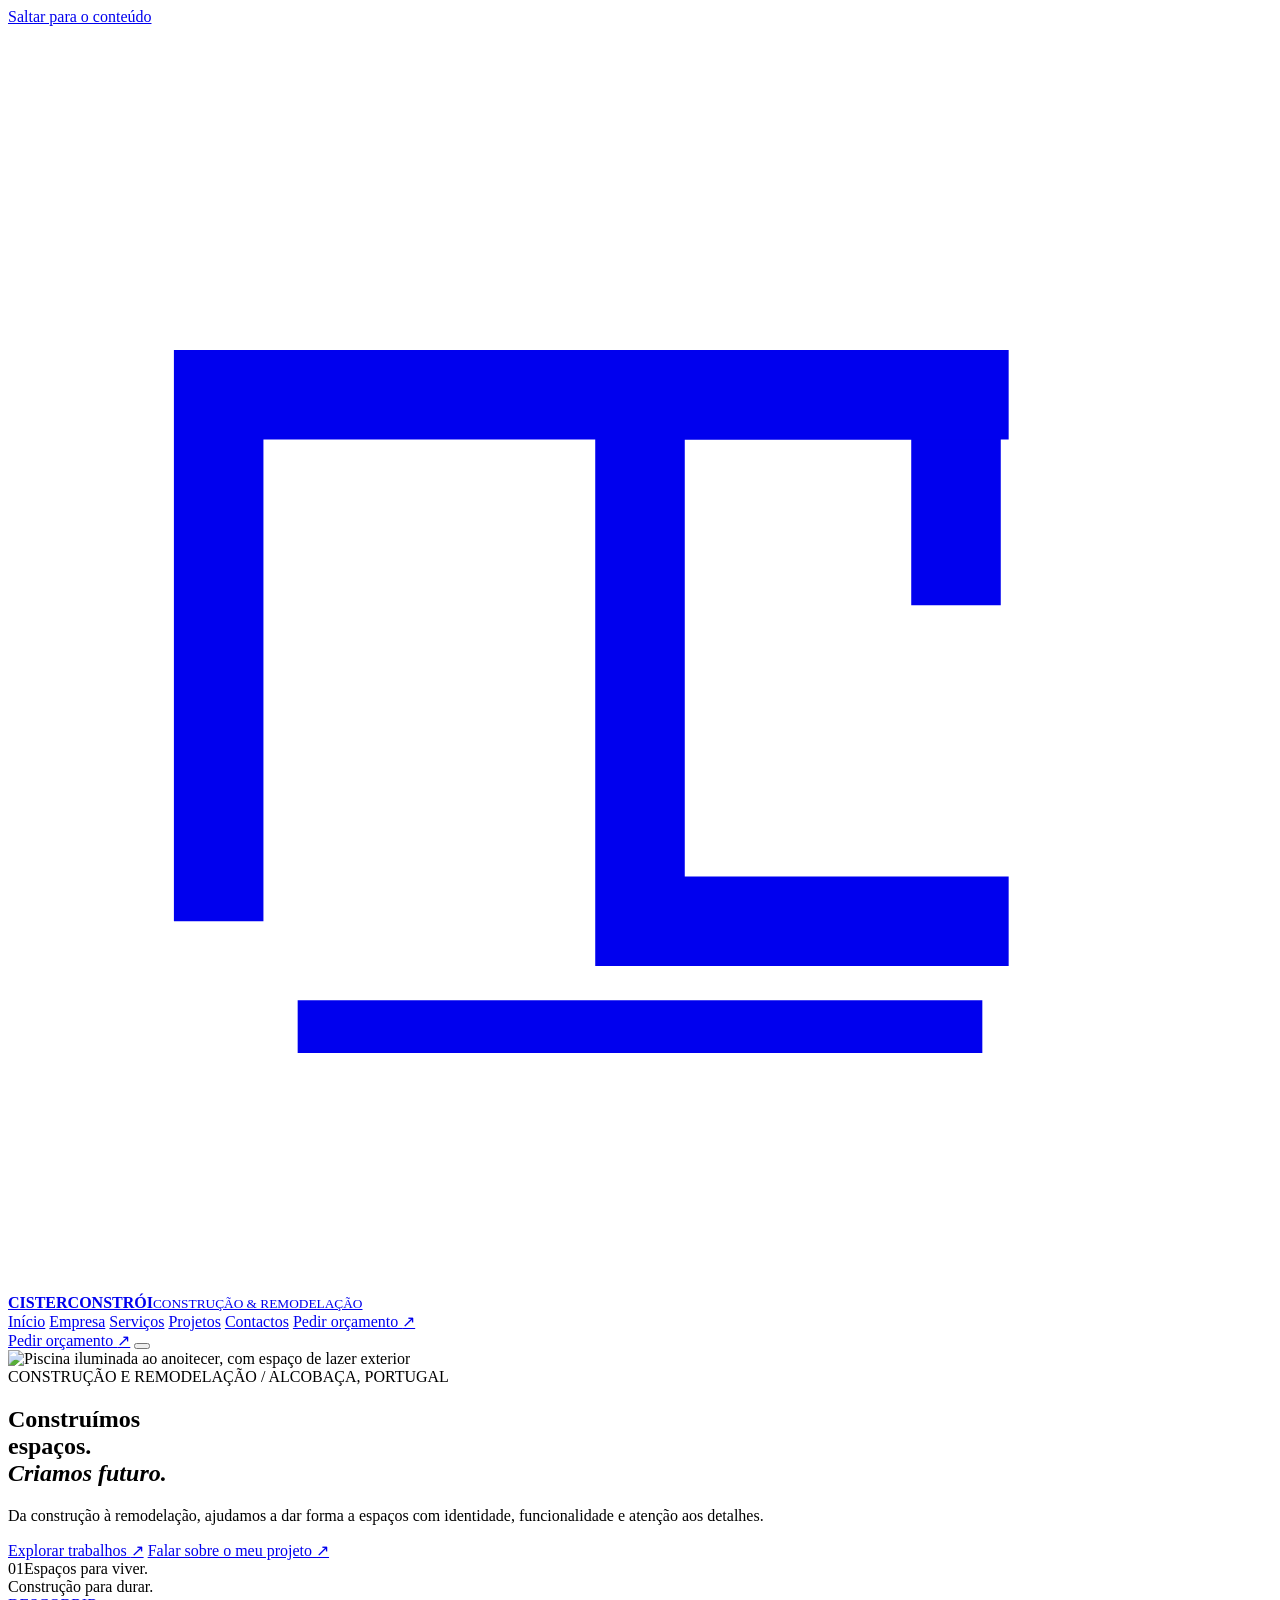
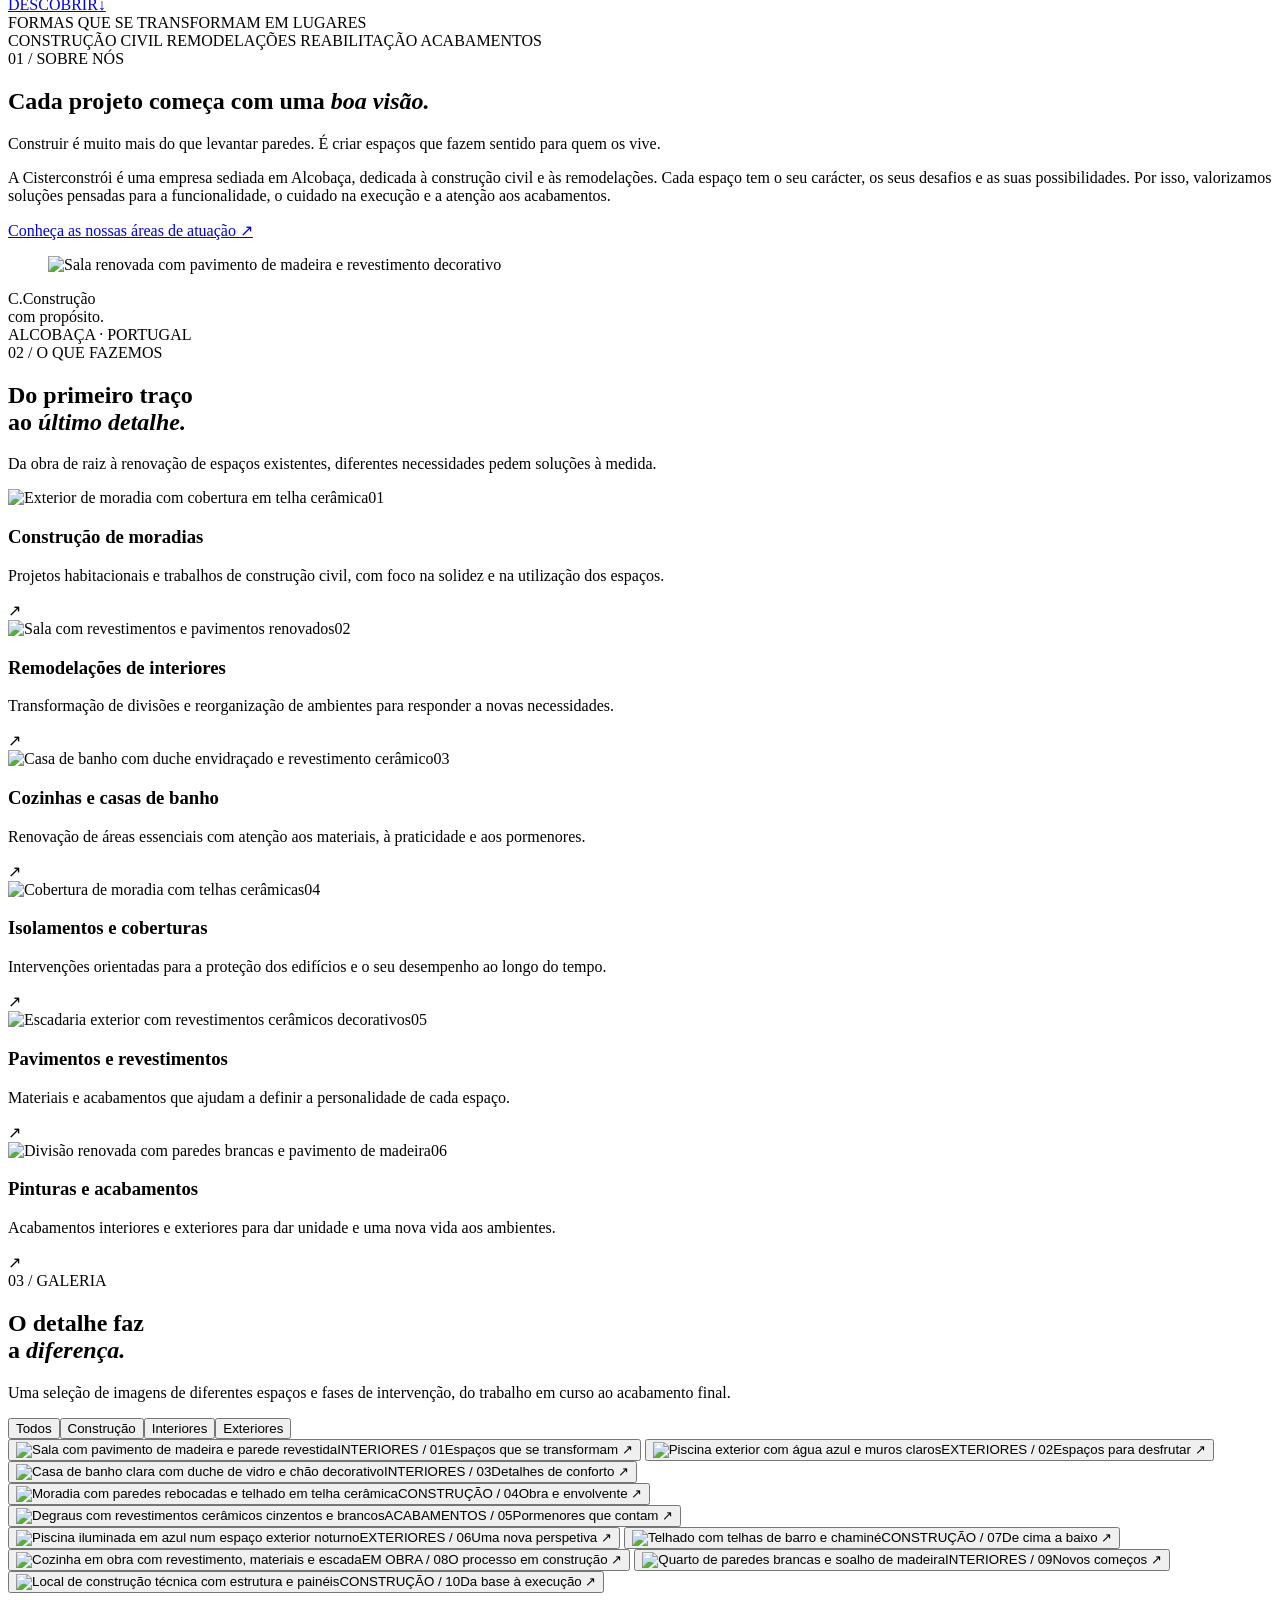
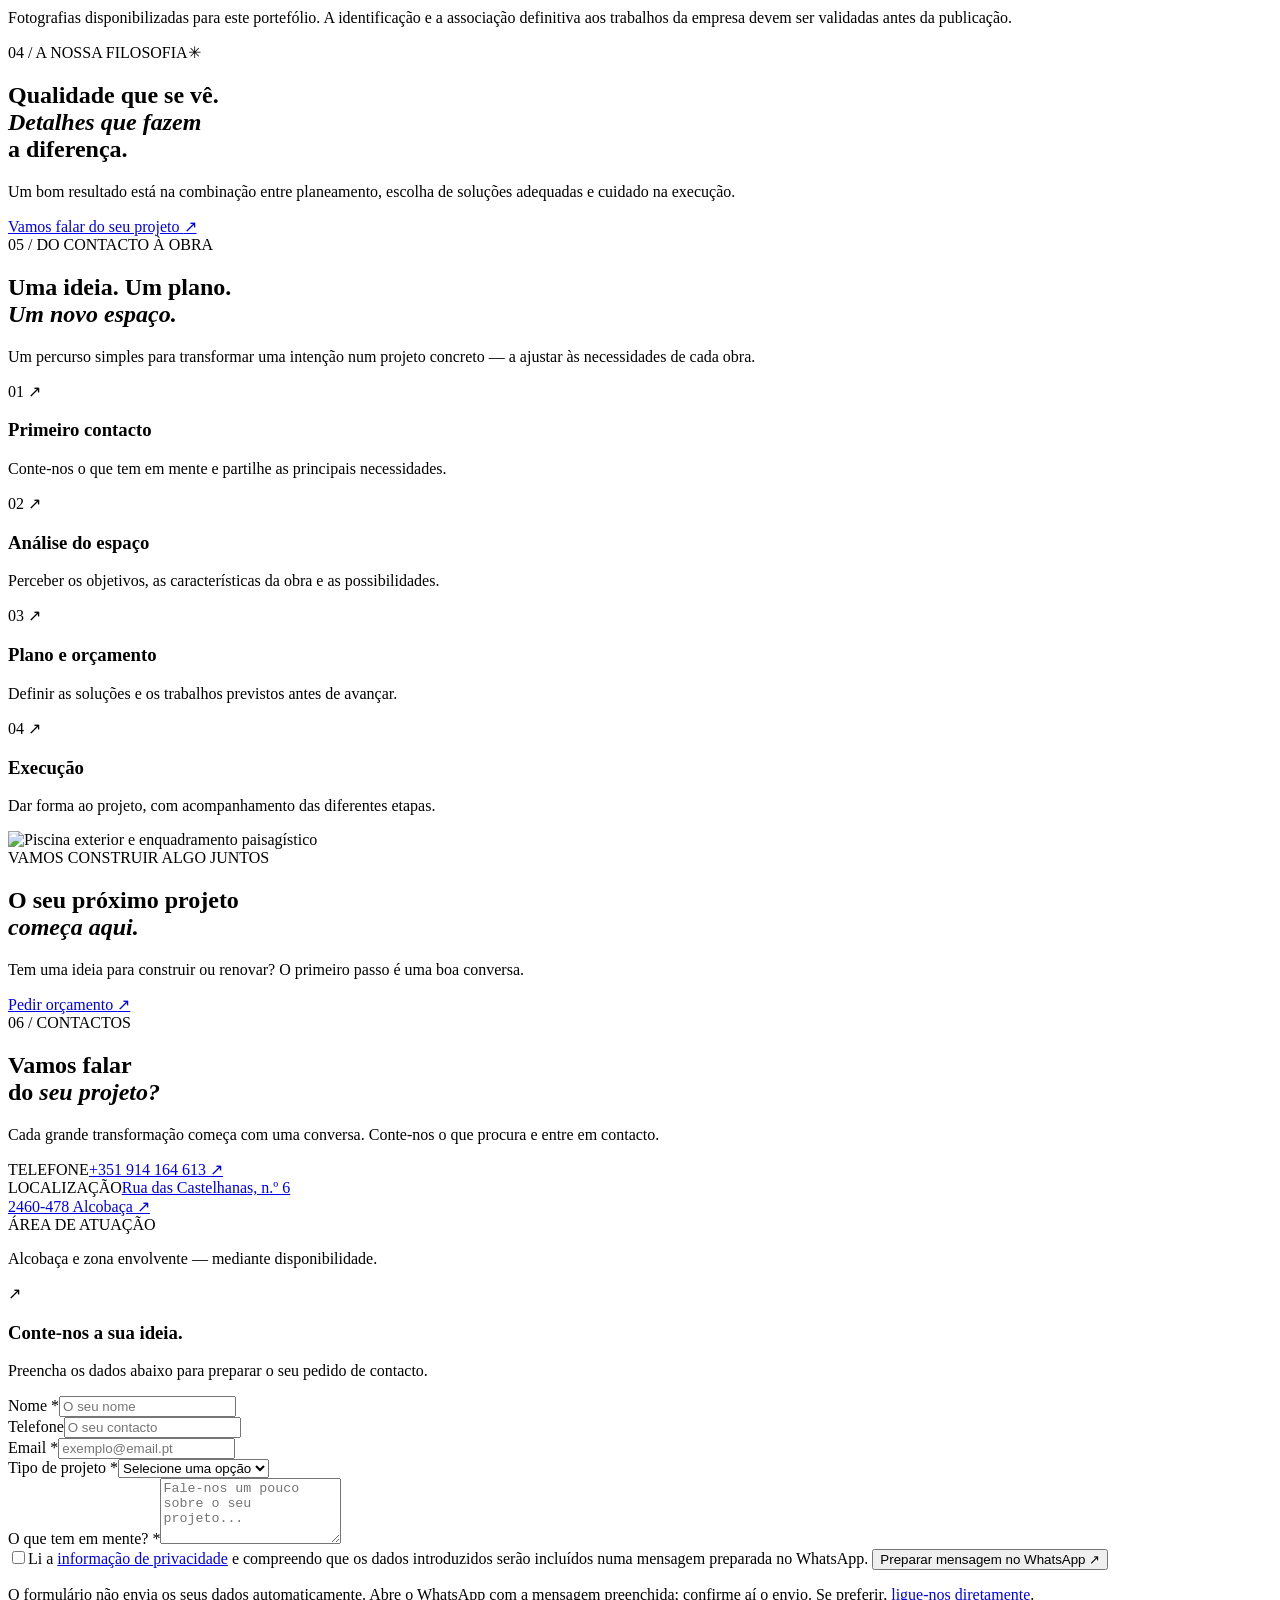
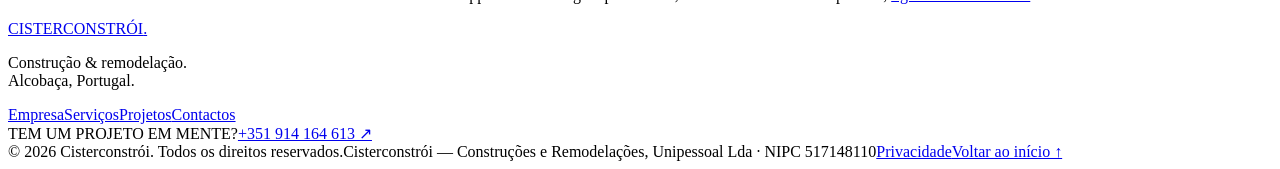
==== index.html @ ed1befd0 "Adicionar página inicial do website Cisterconstrói" ====
<!doctype html>
<html lang="pt-PT">
<head>
  <meta charset="UTF-8">
  <meta name="viewport" content="width=device-width, initial-scale=1">
  <meta name="theme-color" content="#202522">
  <meta name="description" content="Cisterconstrói — construção civil e remodelações em Alcobaça. Conheça os serviços, explore imagens de trabalhos e entre em contacto para falar sobre o seu projeto.">
  <meta name="keywords" content="Cisterconstrói, construção civil Alcobaça, remodelações Alcobaça, construção moradias, reabilitação, acabamentos">
  <meta property="og:type" content="website">
  <meta property="og:locale" content="pt_PT">
  <meta property="og:title" content="Cisterconstrói — Construímos espaços. Criamos futuro.">
  <meta property="og:description" content="Construção e remodelação em Alcobaça. Ideias que ganham forma, espaços feitos para durar.">
  <meta property="og:image" content="assets/piscina-noite.webp">
  <link rel="icon" href="assets/favicon.svg" type="image/svg+xml">
  <link rel="preconnect" href="https://fonts.googleapis.com">
  <link rel="preconnect" href="https://fonts.gstatic.com" crossorigin>
  <link href="https://fonts.googleapis.com/css2?family=DM+Sans:wght@400;500;600;700&family=Manrope:wght@400;500;600;700;800&family=Playfair+Display:ital,wght@0,400;0,500;1,400;1,500&display=swap" rel="stylesheet">
  <link rel="stylesheet" href="styles.css">
  <script defer src="script.js"></script>
  <script type="application/ld+json">
    {"@context":"https://schema.org","@type":"GeneralContractor","name":"Cisterconstrói — Construções e Remodelações, Unipessoal Lda","telephone":"+351914164613","address":{"@type":"PostalAddress","streetAddress":"Rua das Castelhanas, n.º 6","postalCode":"2460-478","addressLocality":"Alcobaça","addressRegion":"Leiria","addressCountry":"PT"},"vatID":"PT517148110","areaServed":{"@type":"Place","name":"Alcobaça"}}
  </script>
  <title>Cisterconstrói | Construção e Remodelação em Alcobaça</title>
</head>
<body>
  <a class="skip-link" href="#conteudo">Saltar para o conteúdo</a>
  <div class="scroll-progress" id="scrollProgress" aria-hidden="true"></div>

  <header class="site-header" id="siteHeader">
    <div class="container header-inner">
      <a href="#inicio" class="brand" aria-label="Cisterconstrói — página inicial">
        <span class="brand-symbol" aria-hidden="true"><svg viewBox="0 0 48 48" fill="none"><path d="M8 34V14h28v8" stroke="currentColor" stroke-width="3.4"/><path d="M38 14H24v20h14" stroke="currentColor" stroke-width="3.4"/><path d="M11 38h26" stroke="currentColor" stroke-width="2"/></svg></span>
        <span class="brand-copy"><strong>CISTERCONSTRÓI</strong><small>CONSTRUÇÃO &amp; REMODELAÇÃO</small></span>
      </a>
      <nav class="main-nav" id="mainNav" aria-label="Menu principal">
        <a href="#inicio" class="nav-link">Início</a>
        <a href="#empresa" class="nav-link">Empresa</a>
        <a href="#servicos" class="nav-link">Serviços</a>
        <a href="#projetos" class="nav-link">Projetos</a>
        <a href="#contactos" class="nav-link">Contactos</a>
        <a href="#contactos" class="mobile-nav-cta">Pedir orçamento <span aria-hidden="true">↗</span></a>
      </nav>
      <a href="#contactos" class="header-cta">Pedir orçamento <span aria-hidden="true">↗</span></a>
      <button type="button" class="menu-toggle" id="menuToggle" aria-expanded="false" aria-controls="mainNav" aria-label="Abrir menu"><span></span><span></span></button>
    </div>
  </header>

  <main id="conteudo">
    <section class="hero" id="inicio" aria-labelledby="heroTitle">
      <div class="hero-background">
        <img src="assets/piscina-noite.webp" alt="Piscina iluminada ao anoitecer, com espaço de lazer exterior" fetchpriority="high" width="1170" height="646">
      </div>
      <div class="container hero-content">
        <div class="hero-eyebrow reveal"><span class="tiny-line"></span> CONSTRUÇÃO E REMODELAÇÃO <span class="eyebrow-place">/ ALCOBAÇA, PORTUGAL</span></div>
        <h1 class="reveal" id="heroTitle">Construímos<br>espaços.<br><em>Criamos futuro.</em></h1>
        <p class="hero-description reveal">Da construção à remodelação, ajudamos a dar forma a espaços com identidade, funcionalidade e atenção aos detalhes.</p>
        <div class="hero-actions reveal">
          <a href="#projetos" class="btn btn-sand">Explorar trabalhos <span class="btn-arrow" aria-hidden="true">↗</span></a>
          <a href="#contactos" class="text-link text-link-light">Falar sobre o meu projeto <span aria-hidden="true">↗</span></a>
        </div>
      </div>
      <div class="hero-bottom container">
        <div class="hero-index"><span class="hero-index-number">01</span><span class="hero-index-separator"></span><span>Espaços para viver.<br>Construção para durar.</span></div>
        <a href="#empresa" class="scroll-cue" aria-label="Descer para conhecer a empresa"><span>DESCOBRIR</span><span class="scroll-cue-line" aria-hidden="true"></span><span aria-hidden="true">↓</span></a>
      </div>
      <div class="hero-side-label" aria-hidden="true">FORMAS QUE SE TRANSFORMAM EM LUGARES</div>
    </section>

    <div class="service-ribbon" aria-label="Áreas de atuação">
      <div class="container service-ribbon-inner">
        <span>CONSTRUÇÃO CIVIL</span><i aria-hidden="true"></i>
        <span>REMODELAÇÕES</span><i aria-hidden="true"></i>
        <span>REABILITAÇÃO</span><i aria-hidden="true"></i>
        <span>ACABAMENTOS</span>
      </div>
    </div>

    <section class="section about-section" id="empresa" aria-labelledby="aboutTitle">
      <div class="container about-layout">
        <div class="about-copy">
          <div class="section-eyebrow reveal"><span class="section-number">01 /</span> SOBRE NÓS</div>
          <h2 class="display-title reveal" id="aboutTitle">Cada projeto começa com uma <em>boa visão.</em></h2>
          <p class="intro-copy reveal">Construir é muito mais do que levantar paredes. É criar espaços que fazem sentido para quem os vive.</p>
          <p class="body-copy reveal">A Cisterconstrói é uma empresa sediada em Alcobaça, dedicada à construção civil e às remodelações. Cada espaço tem o seu carácter, os seus desafios e as suas possibilidades. Por isso, valorizamos soluções pensadas para a funcionalidade, o cuidado na execução e a atenção aos acabamentos.</p>
          <a class="inline-arrow-link reveal" href="#servicos">Conheça as nossas áreas de atuação <span aria-hidden="true">↗</span></a>
        </div>
        <div class="about-visual reveal">
          <figure class="about-photo"><img src="assets/sala.webp" alt="Sala renovada com pavimento de madeira e revestimento decorativo" loading="lazy" width="1170" height="1529"></figure>
          <div class="about-visual-badge"><span class="badge-mark">C<span>.</span></span><span>Construção<br>com propósito.</span></div>
          <div class="image-corner-label">ALCOBAÇA · PORTUGAL</div>
        </div>
      </div>
    </section>

    <section class="section services-section" id="servicos" aria-labelledby="servicesTitle">
      <div class="container">
        <div class="section-header services-header">
          <div>
            <div class="section-eyebrow reveal"><span class="section-number">02 /</span> O QUE FAZEMOS</div>
            <h2 class="display-title reveal" id="servicesTitle">Do primeiro traço<br>ao <em>último detalhe.</em></h2>
          </div>
          <p class="section-description reveal">Da obra de raiz à renovação de espaços existentes, diferentes necessidades pedem soluções à medida.</p>
        </div>
        <div class="services-grid">
          <article class="service-card reveal"><div class="service-image"><img src="assets/moradia-exterior.webp" loading="lazy" alt="Exterior de moradia com cobertura em telha cerâmica" width="1170" height="1524"><span>01</span></div><div class="service-info"><h3>Construção de moradias</h3><p>Projetos habitacionais e trabalhos de construção civil, com foco na solidez e na utilização dos espaços.</p><span class="service-decoration" aria-hidden="true">↗</span></div></article>
          <article class="service-card reveal"><div class="service-image"><img src="assets/sala.webp" loading="lazy" alt="Sala com revestimentos e pavimentos renovados" width="1170" height="1529"><span>02</span></div><div class="service-info"><h3>Remodelações de interiores</h3><p>Transformação de divisões e reorganização de ambientes para responder a novas necessidades.</p><span class="service-decoration" aria-hidden="true">↗</span></div></article>
          <article class="service-card reveal"><div class="service-image"><img src="assets/casa-de-banho.webp" loading="lazy" alt="Casa de banho com duche envidraçado e revestimento cerâmico" width="1170" height="1537"><span>03</span></div><div class="service-info"><h3>Cozinhas e casas de banho</h3><p>Renovação de áreas essenciais com atenção aos materiais, à praticidade e aos pormenores.</p><span class="service-decoration" aria-hidden="true">↗</span></div></article>
          <article class="service-card reveal"><div class="service-image"><img src="assets/cobertura.webp" loading="lazy" alt="Cobertura de moradia com telhas cerâmicas" width="1170" height="1546"><span>04</span></div><div class="service-info"><h3>Isolamentos e coberturas</h3><p>Intervenções orientadas para a proteção dos edifícios e o seu desempenho ao longo do tempo.</p><span class="service-decoration" aria-hidden="true">↗</span></div></article>
          <article class="service-card reveal"><div class="service-image"><img src="assets/escadas.webp" loading="lazy" alt="Escadaria exterior com revestimentos cerâmicos decorativos" width="1170" height="1557"><span>05</span></div><div class="service-info"><h3>Pavimentos e revestimentos</h3><p>Materiais e acabamentos que ajudam a definir a personalidade de cada espaço.</p><span class="service-decoration" aria-hidden="true">↗</span></div></article>
          <article class="service-card reveal"><div class="service-image"><img src="assets/quarto.webp" loading="lazy" alt="Divisão renovada com paredes brancas e pavimento de madeira" width="1170" height="1532"><span>06</span></div><div class="service-info"><h3>Pinturas e acabamentos</h3><p>Acabamentos interiores e exteriores para dar unidade e uma nova vida aos ambientes.</p><span class="service-decoration" aria-hidden="true">↗</span></div></article>
        </div>
      </div>
    </section>

    <section class="section portfolio-section" id="projetos" aria-labelledby="projectsTitle">
      <div class="container">
        <div class="section-header portfolio-header">
          <div>
            <div class="section-eyebrow reveal"><span class="section-number">03 /</span> GALERIA</div>
            <h2 class="display-title reveal" id="projectsTitle">O detalhe faz<br>a <em>diferença.</em></h2>
          </div>
          <div class="portfolio-right reveal"><p class="section-description">Uma seleção de imagens de diferentes espaços e fases de intervenção, do trabalho em curso ao acabamento final.</p><div class="filter-row" role="group" aria-label="Filtrar fotografias"><button type="button" class="filter-btn is-active" data-filter="todos" aria-pressed="true">Todos</button><button type="button" class="filter-btn" data-filter="construcao" aria-pressed="false">Construção</button><button type="button" class="filter-btn" data-filter="interiores" aria-pressed="false">Interiores</button><button type="button" class="filter-btn" data-filter="exteriores" aria-pressed="false">Exteriores</button></div></div>
        </div>
        <div class="portfolio-grid" id="portfolioGrid">
          <button class="project-card span-8 image-tall reveal" data-category="interiores" data-title="Renovação de espaços interiores" data-image="assets/sala.webp" data-description="Pavimento, revestimentos de parede e acabamentos de uma sala ampla." aria-label="Ampliar fotografia: renovação de espaços interiores"><img src="assets/sala.webp" loading="lazy" alt="Sala com pavimento de madeira e parede revestida" width="1170" height="1529"><span class="project-overlay"><span class="project-label">INTERIORES / 01</span><span class="project-title">Espaços que se transformam <span aria-hidden="true">↗</span></span></span></button>
          <button class="project-card span-4 image-tall reveal" data-category="exteriores" data-title="Espaço exterior com piscina" data-image="assets/piscina-dia.webp" data-description="Vista de piscina exterior e espaço envolvente." aria-label="Ampliar fotografia: espaço exterior com piscina"><img src="assets/piscina-dia.webp" loading="lazy" alt="Piscina exterior com água azul e muros claros" width="1170" height="1537"><span class="project-overlay"><span class="project-label">EXTERIORES / 02</span><span class="project-title">Espaços para desfrutar <span aria-hidden="true">↗</span></span></span></button>
          <button class="project-card span-4 reveal" data-category="interiores" data-title="Casa de banho renovada" data-image="assets/casa-de-banho.webp" data-description="Zona de duche em vidro, revestimentos cerâmicos e pavimento decorativo." aria-label="Ampliar fotografia: casa de banho renovada"><img src="assets/casa-de-banho.webp" loading="lazy" alt="Casa de banho clara com duche de vidro e chão decorativo" width="1170" height="1537"><span class="project-overlay"><span class="project-label">INTERIORES / 03</span><span class="project-title">Detalhes de conforto <span aria-hidden="true">↗</span></span></span></button>
          <button class="project-card span-4 reveal" data-category="construcao exteriores" data-title="Intervenção numa moradia" data-image="assets/moradia-exterior.webp" data-description="Vista exterior de moradia e trabalhos na envolvente." aria-label="Ampliar fotografia: intervenção numa moradia"><img src="assets/moradia-exterior.webp" loading="lazy" alt="Moradia com paredes rebocadas e telhado em telha cerâmica" width="1170" height="1524"><span class="project-overlay"><span class="project-label">CONSTRUÇÃO / 04</span><span class="project-title">Obra e envolvente <span aria-hidden="true">↗</span></span></span></button>
          <button class="project-card span-4 reveal" data-category="exteriores" data-title="Revestimento de escadaria" data-image="assets/escadas.webp" data-description="Escadaria com padrão cerâmico geométrico." aria-label="Ampliar fotografia: revestimento de escadaria"><img src="assets/escadas.webp" loading="lazy" alt="Degraus com revestimentos cerâmicos cinzentos e brancos" width="1170" height="1557"><span class="project-overlay"><span class="project-label">ACABAMENTOS / 05</span><span class="project-title">Pormenores que contam <span aria-hidden="true">↗</span></span></span></button>
          <button class="project-card span-6 image-medium reveal" data-category="exteriores" data-title="Piscina e zona de lazer" data-image="assets/piscina-noite.webp" data-description="Espaço de lazer exterior com iluminação de piscina ao anoitecer." aria-label="Ampliar fotografia: piscina e zona de lazer"><img src="assets/piscina-noite.webp" loading="lazy" alt="Piscina iluminada em azul num espaço exterior noturno" width="1170" height="646"><span class="project-overlay"><span class="project-label">EXTERIORES / 06</span><span class="project-title">Uma nova perspetiva <span aria-hidden="true">↗</span></span></span></button>
          <button class="project-card span-6 image-medium reveal" data-category="construcao exteriores" data-title="Trabalhos de cobertura" data-image="assets/cobertura.webp" data-description="Detalhes da cobertura de telha de uma moradia." aria-label="Ampliar fotografia: trabalhos de cobertura"><img src="assets/cobertura.webp" loading="lazy" alt="Telhado com telhas de barro e chaminé" width="1170" height="1546"><span class="project-overlay"><span class="project-label">CONSTRUÇÃO / 07</span><span class="project-title">De cima a baixo <span aria-hidden="true">↗</span></span></span></button>
          <button class="project-card span-4 reveal" data-category="construcao interiores" data-title="Remodelação de cozinha em curso" data-image="assets/cozinha-em-obra.webp" data-description="Fase de revestimentos e instalações numa cozinha em remodelação." aria-label="Ampliar fotografia: remodelação de cozinha em curso"><img src="assets/cozinha-em-obra.webp" loading="lazy" alt="Cozinha em obra com revestimento, materiais e escada" width="1170" height="847"><span class="project-overlay"><span class="project-label">EM OBRA / 08</span><span class="project-title">O processo em construção <span aria-hidden="true">↗</span></span></span></button>
          <button class="project-card span-4 reveal" data-category="interiores" data-title="Acabamentos de divisão interior" data-image="assets/quarto.webp" data-description="Divisão interior em fase de acabamento com pavimento instalado." aria-label="Ampliar fotografia: acabamentos de divisão interior"><img src="assets/quarto.webp" loading="lazy" alt="Quarto de paredes brancas e soalho de madeira" width="1170" height="1532"><span class="project-overlay"><span class="project-label">INTERIORES / 09</span><span class="project-title">Novos começos <span aria-hidden="true">↗</span></span></span></button>
          <button class="project-card span-4 reveal" data-category="construcao" data-title="Estrutura em desenvolvimento" data-image="assets/obra-tecnica.webp" data-description="Estrutura de obra em fase de execução, com materiais e equipamento técnico." aria-label="Ampliar fotografia: estrutura em desenvolvimento"><img src="assets/obra-tecnica.webp" loading="lazy" alt="Local de construção técnica com estrutura e painéis" width="1170" height="1534"><span class="project-overlay"><span class="project-label">CONSTRUÇÃO / 10</span><span class="project-title">Da base à execução <span aria-hidden="true">↗</span></span></span></button>
        </div>
        <p class="gallery-note">Fotografias disponibilizadas para este portefólio. A identificação e a associação definitiva aos trabalhos da empresa devem ser validadas antes da publicação.</p>
      </div>
    </section>

    <section class="statement-section" aria-labelledby="statementTitle">
      <div class="container statement-content">
        <div class="statement-top reveal"><span class="section-eyebrow"><span class="section-number">04 /</span> A NOSSA FILOSOFIA</span><span class="statement-spark" aria-hidden="true">✳</span></div>
        <h2 class="statement-title reveal" id="statementTitle">Qualidade que se vê.<br><em>Detalhes que fazem</em><br>a diferença.</h2>
        <div class="statement-bottom reveal"><p>Um bom resultado está na combinação entre planeamento, escolha de soluções adequadas e cuidado na execução.</p><a href="#contactos" class="text-link text-link-light">Vamos falar do seu projeto <span aria-hidden="true">↗</span></a></div>
      </div>
    </section>

    <section class="section process-section" aria-labelledby="processTitle">
      <div class="container">
        <div class="section-header process-header"><div><div class="section-eyebrow reveal"><span class="section-number">05 /</span> DO CONTACTO À OBRA</div><h2 class="display-title reveal" id="processTitle">Uma ideia. Um plano.<br><em>Um novo espaço.</em></h2></div><p class="section-description reveal">Um percurso simples para transformar uma intenção num projeto concreto — a ajustar às necessidades de cada obra.</p></div>
        <div class="process-grid">
          <article class="process-card reveal"><span class="process-nr">01<span aria-hidden="true"> ↗</span></span><h3>Primeiro contacto</h3><p>Conte-nos o que tem em mente e partilhe as principais necessidades.</p></article>
          <article class="process-card reveal"><span class="process-nr">02<span aria-hidden="true"> ↗</span></span><h3>Análise do espaço</h3><p>Perceber os objetivos, as características da obra e as possibilidades.</p></article>
          <article class="process-card reveal"><span class="process-nr">03<span aria-hidden="true"> ↗</span></span><h3>Plano e orçamento</h3><p>Definir as soluções e os trabalhos previstos antes de avançar.</p></article>
          <article class="process-card reveal"><span class="process-nr">04<span aria-hidden="true"> ↗</span></span><h3>Execução</h3><p>Dar forma ao projeto, com acompanhamento das diferentes etapas.</p></article>
        </div>
      </div>
    </section>

    <section class="cta-section" aria-labelledby="ctaTitle">
      <div class="cta-background"><img src="assets/piscina-dia.webp" alt="Piscina exterior e enquadramento paisagístico" loading="lazy" width="1170" height="1537"></div>
      <div class="container cta-content reveal"><div class="section-eyebrow">VAMOS CONSTRUIR ALGO JUNTOS</div><h2 id="ctaTitle">O seu próximo projeto<br><em>começa aqui.</em></h2><p>Tem uma ideia para construir ou renovar? O primeiro passo é uma boa conversa.</p><a href="#contactos" class="btn btn-sand">Pedir orçamento <span class="btn-arrow" aria-hidden="true">↗</span></a></div>
    </section>

    <section class="section contacts-section" id="contactos" aria-labelledby="contactTitle">
      <div class="container contact-layout">
        <div class="contact-copy">
          <div class="section-eyebrow reveal"><span class="section-number">06 /</span> CONTACTOS</div>
          <h2 class="display-title reveal" id="contactTitle">Vamos falar<br>do <em>seu projeto?</em></h2>
          <p class="body-copy reveal">Cada grande transformação começa com uma conversa. Conte-nos o que procura e entre em contacto.</p>
          <div class="contact-info reveal">
            <div class="contact-info-item"><span>TELEFONE</span><a href="tel:+351914164613">+351 914 164 613 <span aria-hidden="true">↗</span></a></div>
            <div class="contact-info-item"><span>LOCALIZAÇÃO</span><a href="https://www.google.com/maps/search/?api=1&amp;query=Rua%20das%20Castelhanas%206%2C%202460-478%20Alcoba%C3%A7a" target="_blank" rel="noopener noreferrer">Rua das Castelhanas, n.º 6<br>2460-478 Alcobaça <span aria-hidden="true">↗</span></a></div>
            <div class="contact-info-item"><span>ÁREA DE ATUAÇÃO</span><p>Alcobaça e zona envolvente — mediante disponibilidade.</p></div>
          </div>
        </div>
        <div class="contact-panel reveal">
          <div class="contact-panel-head"><span class="contact-panel-icon" aria-hidden="true">↗</span><h3>Conte-nos a sua ideia.</h3><p>Preencha os dados abaixo para preparar o seu pedido de contacto.</p></div>
          <form id="contactForm" class="contact-form" novalidate>
            <div class="form-two"><div class="form-field"><label for="nome">Nome <span>*</span></label><input id="nome" name="nome" type="text" autocomplete="name" required maxlength="100" placeholder="O seu nome"></div><div class="form-field"><label for="telefone">Telefone</label><input id="telefone" name="telefone" type="tel" autocomplete="tel" maxlength="25" placeholder="O seu contacto"></div></div>
            <div class="form-two"><div class="form-field"><label for="email">Email <span>*</span></label><input id="email" name="email" type="email" autocomplete="email" required maxlength="150" placeholder="exemplo@email.pt"></div><div class="form-field"><label for="assunto">Tipo de projeto <span>*</span></label><select id="assunto" name="assunto" required><option value="" disabled selected>Selecione uma opção</option><option value="Construção">Construção</option><option value="Remodelação">Remodelação</option><option value="Acabamentos">Acabamentos</option><option value="Outro pedido">Outro pedido</option></select></div></div>
            <div class="form-field"><label for="mensagem">O que tem em mente? <span>*</span></label><textarea id="mensagem" name="mensagem" rows="4" required maxlength="1800" placeholder="Fale-nos um pouco sobre o seu projeto..."></textarea></div>
            <label class="consent"><input type="checkbox" id="consent" required><span>Li a <a href="privacidade.html">informação de privacidade</a> e compreendo que os dados introduzidos serão incluídos numa mensagem preparada no WhatsApp.</span></label>
            <button class="btn btn-dark contact-submit" type="submit">Preparar mensagem no WhatsApp <span class="btn-arrow" aria-hidden="true">↗</span></button>
            <p class="form-caption">O formulário não envia os seus dados automaticamente. Abre o WhatsApp com a mensagem preenchida; confirme aí o envio. Se preferir, <a href="tel:+351914164613">ligue-nos diretamente</a>.</p>
            <div id="formStatus" class="form-status" role="status" aria-live="polite"></div>
          </form>
        </div>
      </div>
    </section>
  </main>

  <footer class="site-footer">
    <div class="container">
      <div class="footer-top"><div><a href="#inicio" class="footer-brand">CISTERCONSTRÓI<span>.</span></a><p>Construção &amp; remodelação.<br>Alcobaça, Portugal.</p></div><nav class="footer-nav" aria-label="Menu do rodapé"><a href="#empresa">Empresa</a><a href="#servicos">Serviços</a><a href="#projetos">Projetos</a><a href="#contactos">Contactos</a></nav><div class="footer-contact"><span>TEM UM PROJETO EM MENTE?</span><a href="tel:+351914164613">+351 914 164 613 ↗</a></div></div>
      <div class="footer-bottom"><span>© <span id="footerYear">2026</span> Cisterconstrói. Todos os direitos reservados.</span><span>Cisterconstrói — Construções e Remodelações, Unipessoal Lda · NIPC 517148110</span><a href="privacidade.html">Privacidade</a><a href="#inicio" class="back-top">Voltar ao início ↑</a></div>
    </div>
  </footer>

  <dialog class="gallery-dialog" id="galleryDialog" aria-labelledby="galleryDialogTitle">
    <div class="dialog-media"><img id="galleryDialogImage" src="assets/sala.webp" alt="" width="1170" height="1500"><button type="button" id="dialogClose" class="dialog-close" aria-label="Fechar galeria">×</button><button type="button" id="dialogPrev" class="dialog-nav dialog-prev" aria-label="Fotografia anterior">←</button><button type="button" id="dialogNext" class="dialog-nav dialog-next" aria-label="Fotografia seguinte">→</button></div>
    <div class="dialog-caption"><div><span id="dialogCount"></span><h2 id="galleryDialogTitle"></h2><p id="galleryDialogDescription"></p></div><span class="dialog-hint">USE AS SETAS PARA NAVEGAR</span></div>
  </dialog>
</body>
</html>
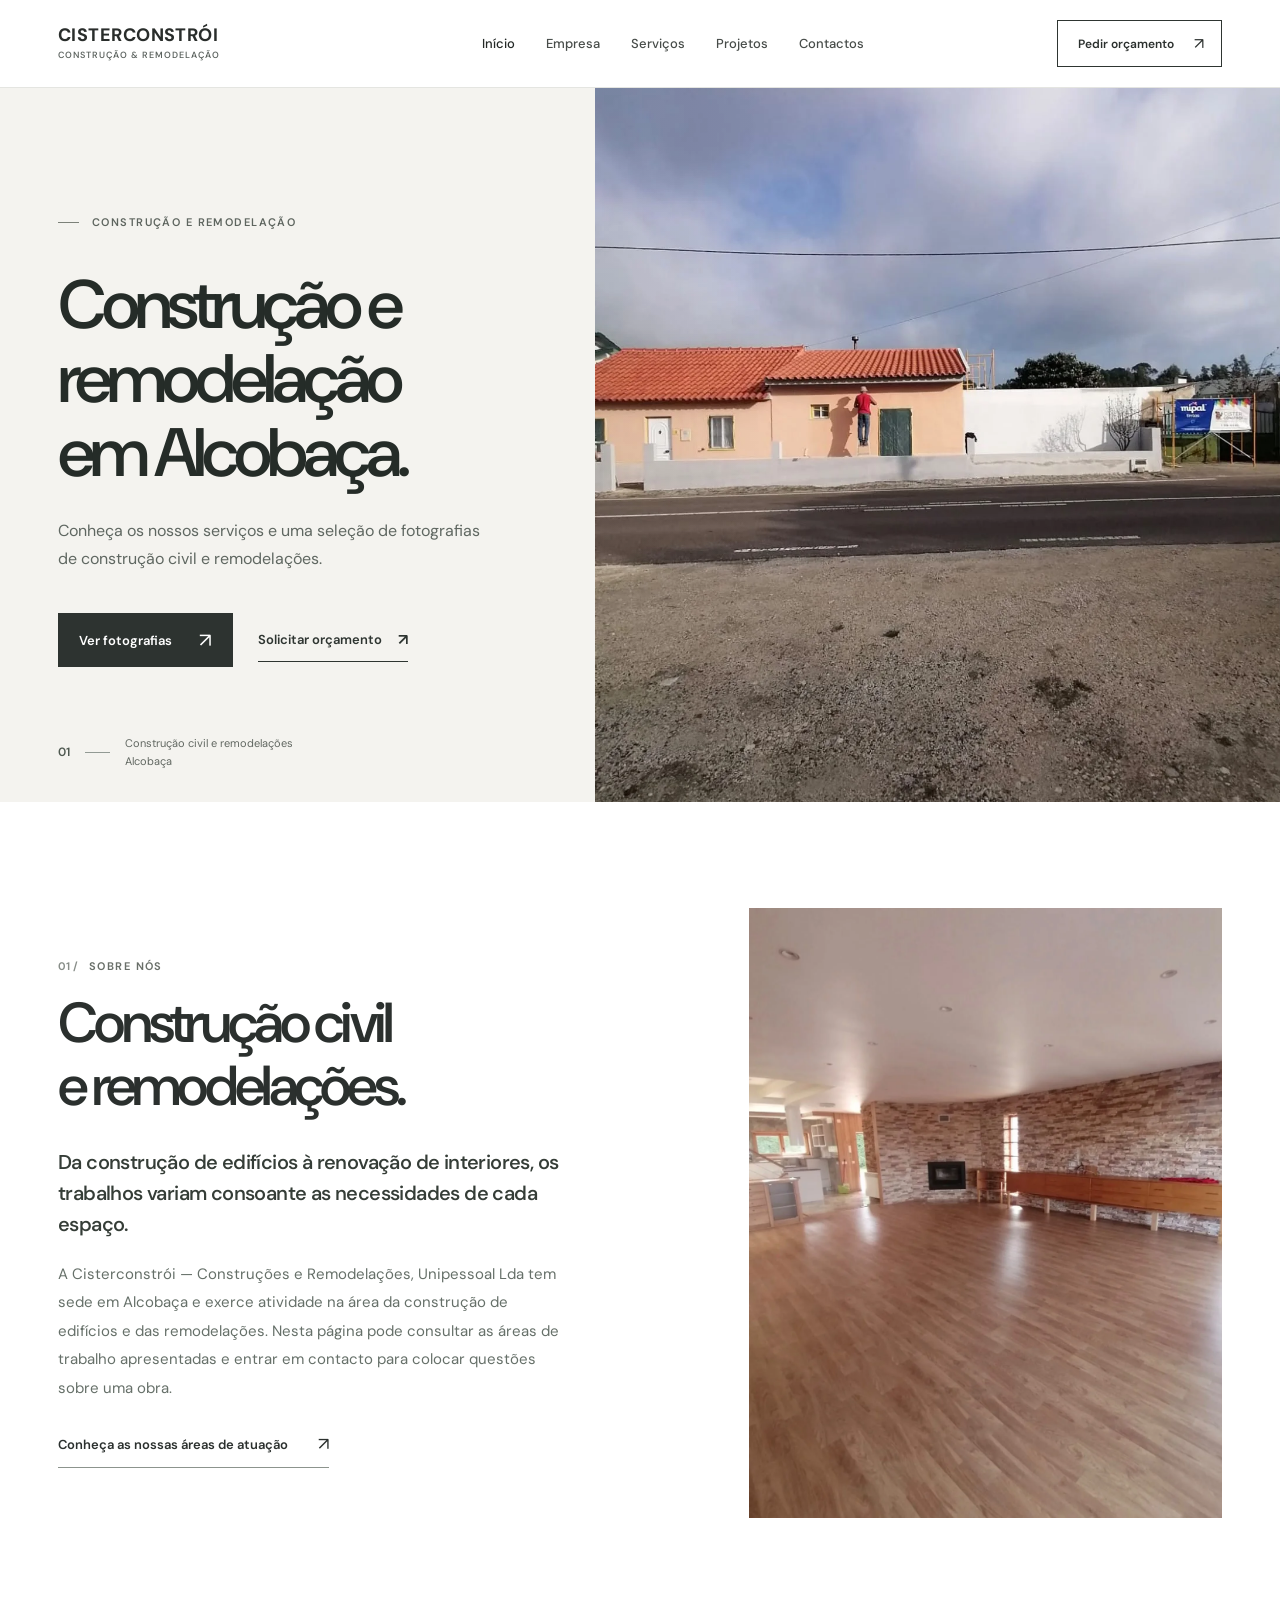
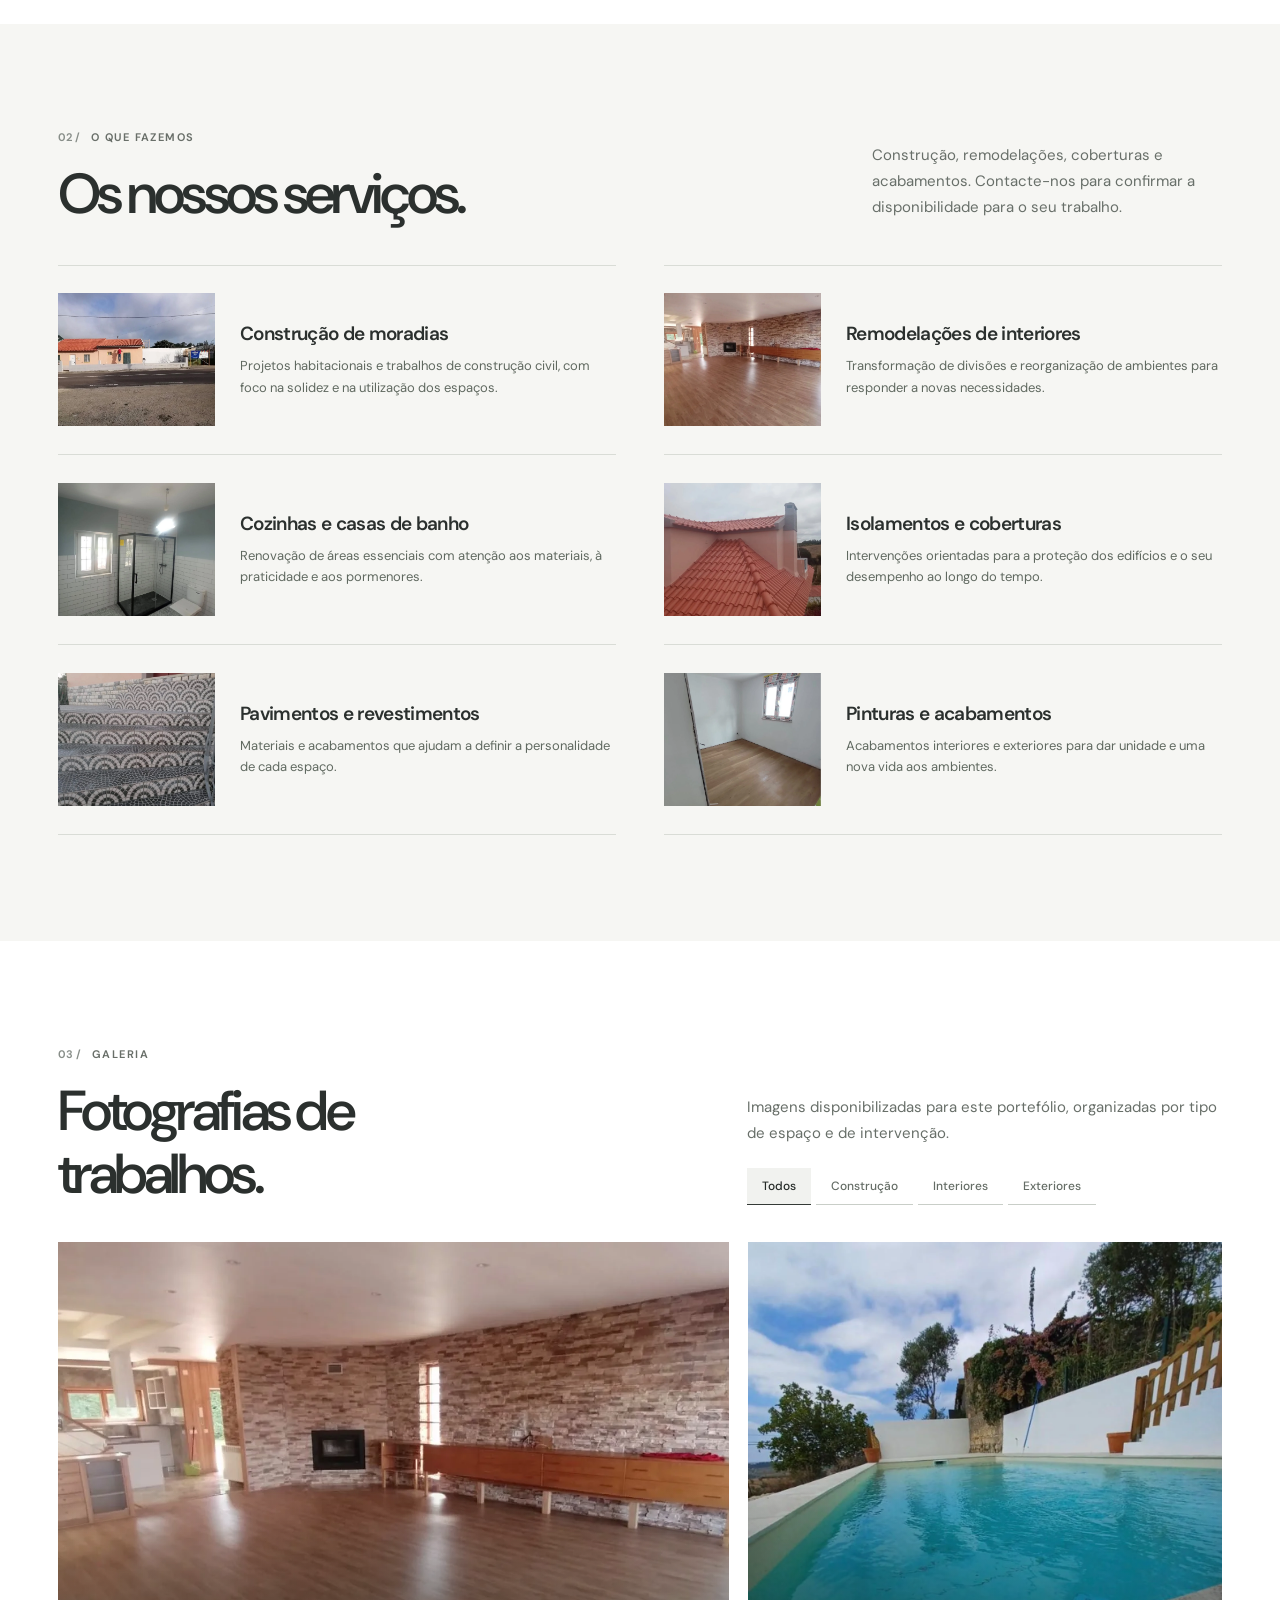
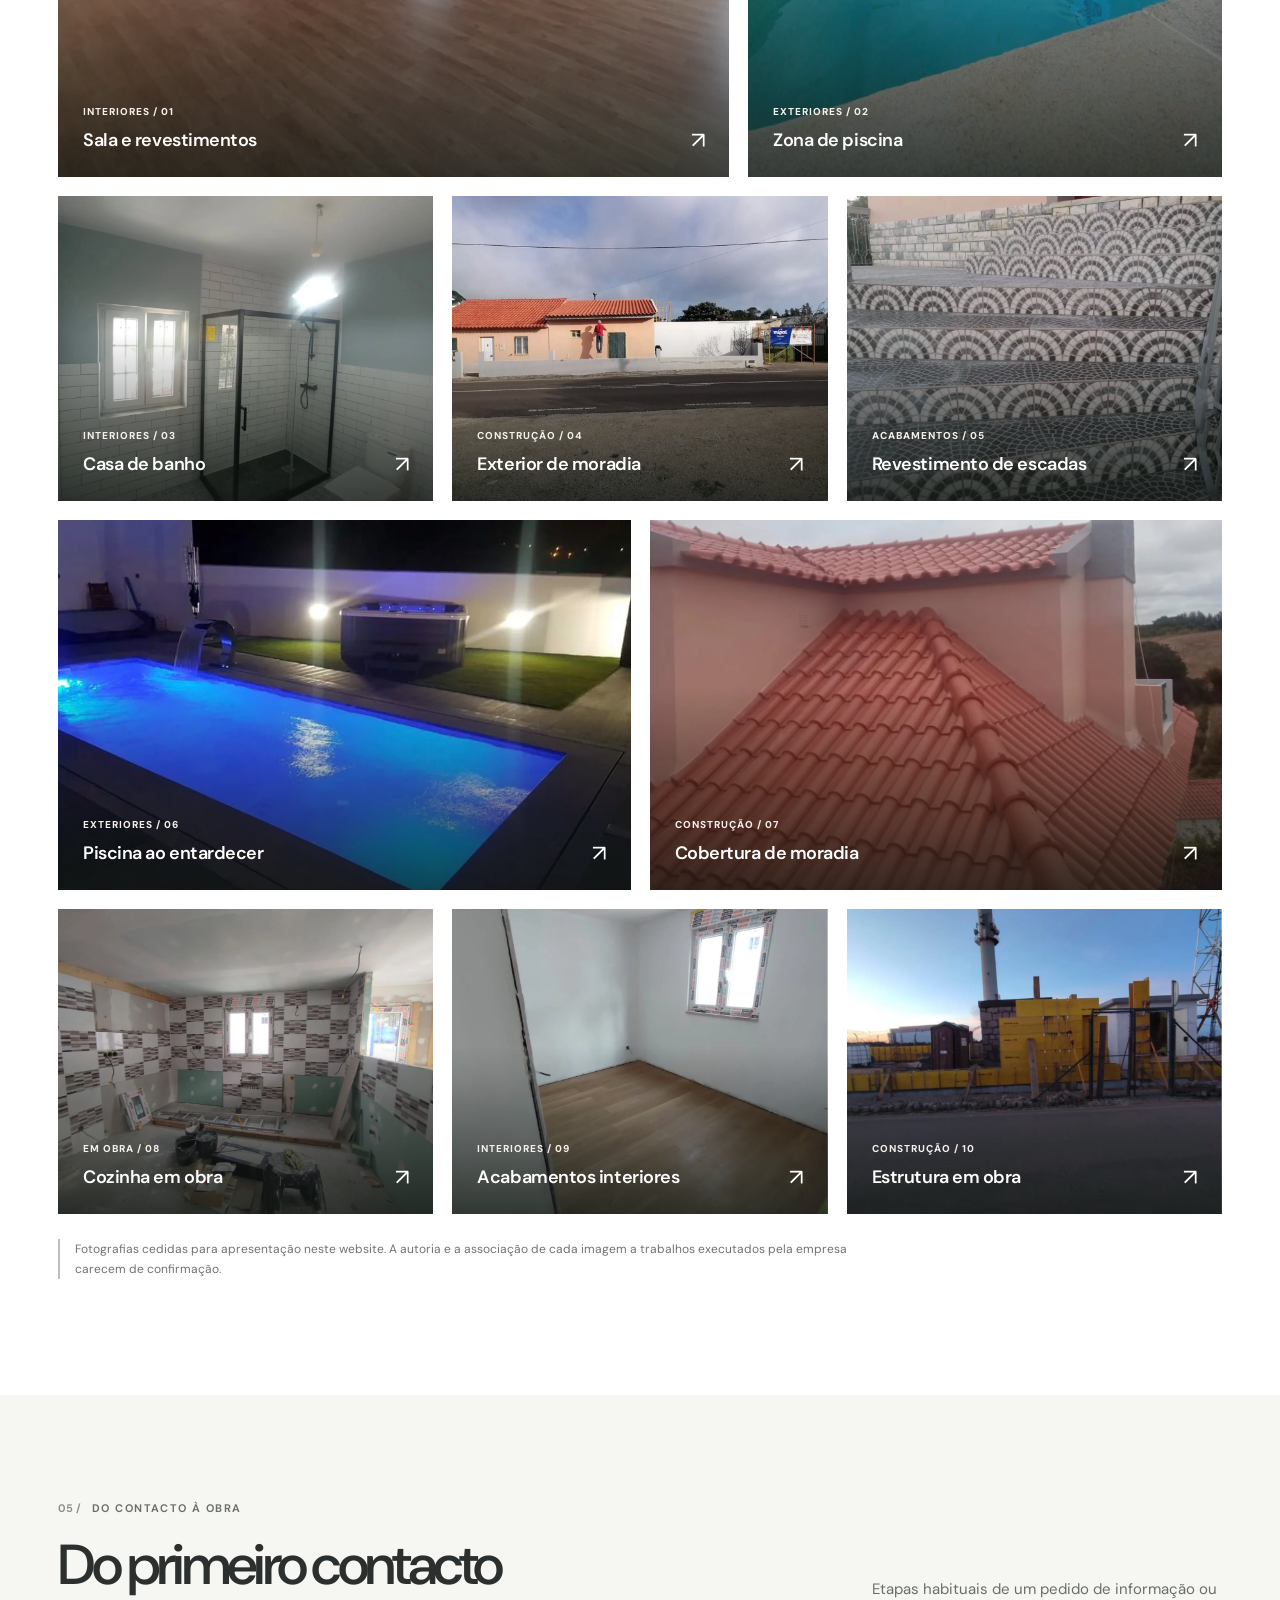
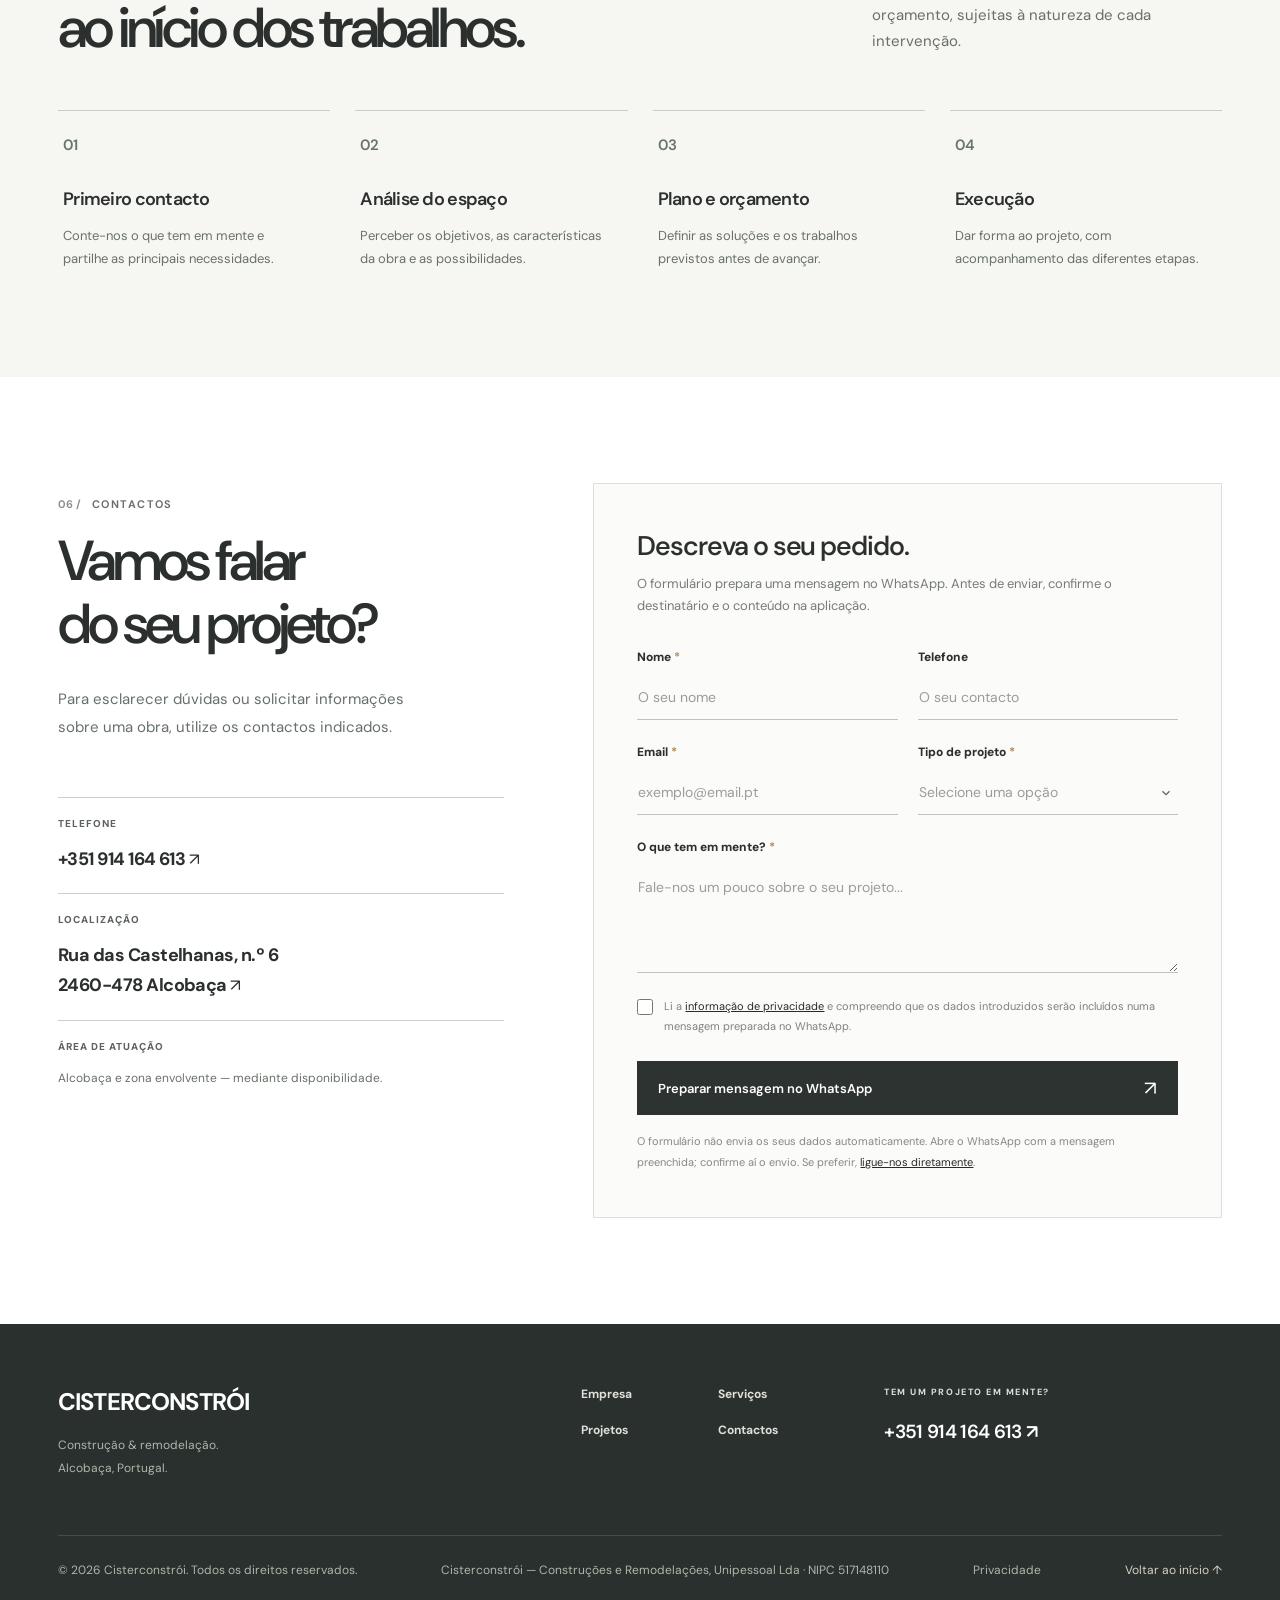
==== commit f209ecba: "Refine Portuguese copy, typography branding, SEO, gallery and hero" ====
--- a/index.html
+++ b/index.html
@@ -3,19 +3,23 @@
 <head>
   <meta charset="UTF-8">
   <meta name="viewport" content="width=device-width, initial-scale=1">
-  <meta name="theme-color" content="#202522">
+  <meta name="theme-color" content="#ffffff">
   <meta name="description" content="Cisterconstrói — construção civil e remodelações em Alcobaça. Conheça os serviços, explore imagens de trabalhos e entre em contacto para falar sobre o seu projeto.">
   <meta name="keywords" content="Cisterconstrói, construção civil Alcobaça, remodelações Alcobaça, construção moradias, reabilitação, acabamentos">
   <meta property="og:type" content="website">
   <meta property="og:locale" content="pt_PT">
-  <meta property="og:title" content="Cisterconstrói — Construímos espaços. Criamos futuro.">
-  <meta property="og:description" content="Construção e remodelação em Alcobaça. Ideias que ganham forma, espaços feitos para durar.">
-  <meta property="og:image" content="assets/piscina-noite.webp">
-  <link rel="icon" href="assets/favicon.svg" type="image/svg+xml">
+  <meta property="og:title" content="Cisterconstrói | Construção e remodelação em Alcobaça">
+  <meta property="og:description" content="Conheça a Cisterconstrói, os serviços de construção e remodelação e a galeria de fotografias de trabalhos.">
+  <meta property="og:image" content="https://www.cisterconstroi.pt/assets/moradia-exterior.webp">
+  <meta property="og:url" content="https://www.cisterconstroi.pt/">
+  <meta property="og:site_name" content="Cisterconstrói">
+  <meta name="twitter:card" content="summary_large_image">
+  <link rel="canonical" href="https://www.cisterconstroi.pt/">
   <link rel="preconnect" href="https://fonts.googleapis.com">
   <link rel="preconnect" href="https://fonts.gstatic.com" crossorigin>
   <link href="https://fonts.googleapis.com/css2?family=DM+Sans:wght@400;500;600;700&family=Manrope:wght@400;500;600;700;800&family=Playfair+Display:ital,wght@0,400;0,500;1,400;1,500&display=swap" rel="stylesheet">
   <link rel="stylesheet" href="styles.css">
+  <link rel="stylesheet" href="redesign.css">
   <script defer src="script.js"></script>
   <script type="application/ld+json">
     {"@context":"https://schema.org","@type":"GeneralContractor","name":"Cisterconstrói — Construções e Remodelações, Unipessoal Lda","telephone":"+351914164613","address":{"@type":"PostalAddress","streetAddress":"Rua das Castelhanas, n.º 6","postalCode":"2460-478","addressLocality":"Alcobaça","addressRegion":"Leiria","addressCountry":"PT"},"vatID":"PT517148110","areaServed":{"@type":"Place","name":"Alcobaça"}}
@@ -29,7 +33,6 @@
   <header class="site-header" id="siteHeader">
     <div class="container header-inner">
       <a href="#inicio" class="brand" aria-label="Cisterconstrói — página inicial">
-        <span class="brand-symbol" aria-hidden="true"><svg viewBox="0 0 48 48" fill="none"><path d="M8 34V14h28v8" stroke="currentColor" stroke-width="3.4"/><path d="M38 14H24v20h14" stroke="currentColor" stroke-width="3.4"/><path d="M11 38h26" stroke="currentColor" stroke-width="2"/></svg></span>
         <span class="brand-copy"><strong>CISTERCONSTRÓI</strong><small>CONSTRUÇÃO &amp; REMODELAÇÃO</small></span>
       </a>
       <nav class="main-nav" id="mainNav" aria-label="Menu principal">
@@ -48,19 +51,19 @@
   <main id="conteudo">
     <section class="hero" id="inicio" aria-labelledby="heroTitle">
       <div class="hero-background">
-        <img src="assets/piscina-noite.webp" alt="Piscina iluminada ao anoitecer, com espaço de lazer exterior" fetchpriority="high" width="1170" height="646">
+        <img src="assets/moradia-exterior.webp" alt="Vista exterior de moradia com cobertura em telha cerâmica" fetchpriority="high" width="1170" height="646">
       </div>
       <div class="container hero-content">
         <div class="hero-eyebrow reveal"><span class="tiny-line"></span> CONSTRUÇÃO E REMODELAÇÃO <span class="eyebrow-place">/ ALCOBAÇA, PORTUGAL</span></div>
-        <h1 class="reveal" id="heroTitle">Construímos<br>espaços.<br><em>Criamos futuro.</em></h1>
-        <p class="hero-description reveal">Da construção à remodelação, ajudamos a dar forma a espaços com identidade, funcionalidade e atenção aos detalhes.</p>
+        <h1 class="reveal" id="heroTitle">Construção e<br>remodelação<br><em>em Alcobaça.</em></h1>
+        <p class="hero-description reveal">Conheça os nossos serviços e uma seleção de fotografias de construção civil e remodelações.</p>
         <div class="hero-actions reveal">
-          <a href="#projetos" class="btn btn-sand">Explorar trabalhos <span class="btn-arrow" aria-hidden="true">↗</span></a>
-          <a href="#contactos" class="text-link text-link-light">Falar sobre o meu projeto <span aria-hidden="true">↗</span></a>
+          <a href="#projetos" class="btn btn-sand">Ver fotografias <span class="btn-arrow" aria-hidden="true">↗</span></a>
+          <a href="#contactos" class="text-link text-link-light">Solicitar orçamento <span aria-hidden="true">↗</span></a>
         </div>
       </div>
       <div class="hero-bottom container">
-        <div class="hero-index"><span class="hero-index-number">01</span><span class="hero-index-separator"></span><span>Espaços para viver.<br>Construção para durar.</span></div>
+        <div class="hero-index"><span class="hero-index-number">01</span><span class="hero-index-separator"></span><span>Construção civil e remodelações<br>Alcobaça</span></div>
         <a href="#empresa" class="scroll-cue" aria-label="Descer para conhecer a empresa"><span>DESCOBRIR</span><span class="scroll-cue-line" aria-hidden="true"></span><span aria-hidden="true">↓</span></a>
       </div>
       <div class="hero-side-label" aria-hidden="true">FORMAS QUE SE TRANSFORMAM EM LUGARES</div>
@@ -79,9 +82,9 @@
       <div class="container about-layout">
         <div class="about-copy">
           <div class="section-eyebrow reveal"><span class="section-number">01 /</span> SOBRE NÓS</div>
-          <h2 class="display-title reveal" id="aboutTitle">Cada projeto começa com uma <em>boa visão.</em></h2>
-          <p class="intro-copy reveal">Construir é muito mais do que levantar paredes. É criar espaços que fazem sentido para quem os vive.</p>
-          <p class="body-copy reveal">A Cisterconstrói é uma empresa sediada em Alcobaça, dedicada à construção civil e às remodelações. Cada espaço tem o seu carácter, os seus desafios e as suas possibilidades. Por isso, valorizamos soluções pensadas para a funcionalidade, o cuidado na execução e a atenção aos acabamentos.</p>
+          <h2 class="display-title reveal" id="aboutTitle">Construção civil<br>e <em>remodelações.</em></h2>
+          <p class="intro-copy reveal">Da construção de edifícios à renovação de interiores, os trabalhos variam consoante as necessidades de cada espaço.</p>
+          <p class="body-copy reveal">A Cisterconstrói — Construções e Remodelações, Unipessoal Lda tem sede em Alcobaça e exerce atividade na área da construção de edifícios e das remodelações. Nesta página pode consultar as áreas de trabalho apresentadas e entrar em contacto para colocar questões sobre uma obra.</p>
           <a class="inline-arrow-link reveal" href="#servicos">Conheça as nossas áreas de atuação <span aria-hidden="true">↗</span></a>
         </div>
         <div class="about-visual reveal">
@@ -97,9 +100,9 @@
         <div class="section-header services-header">
           <div>
             <div class="section-eyebrow reveal"><span class="section-number">02 /</span> O QUE FAZEMOS</div>
-            <h2 class="display-title reveal" id="servicesTitle">Do primeiro traço<br>ao <em>último detalhe.</em></h2>
+            <h2 class="display-title reveal" id="servicesTitle">Os nossos <em>serviços.</em></h2>
           </div>
-          <p class="section-description reveal">Da obra de raiz à renovação de espaços existentes, diferentes necessidades pedem soluções à medida.</p>
+          <p class="section-description reveal">Construção, remodelações, coberturas e acabamentos. Contacte-nos para confirmar a disponibilidade para o seu trabalho.</p>
         </div>
         <div class="services-grid">
           <article class="service-card reveal"><div class="service-image"><img src="assets/moradia-exterior.webp" loading="lazy" alt="Exterior de moradia com cobertura em telha cerâmica" width="1170" height="1524"><span>01</span></div><div class="service-info"><h3>Construção de moradias</h3><p>Projetos habitacionais e trabalhos de construção civil, com foco na solidez e na utilização dos espaços.</p><span class="service-decoration" aria-hidden="true">↗</span></div></article>
@@ -117,23 +120,23 @@
         <div class="section-header portfolio-header">
           <div>
             <div class="section-eyebrow reveal"><span class="section-number">03 /</span> GALERIA</div>
-            <h2 class="display-title reveal" id="projectsTitle">O detalhe faz<br>a <em>diferença.</em></h2>
+            <h2 class="display-title reveal" id="projectsTitle">Fotografias de<br><em>trabalhos.</em></h2>
           </div>
-          <div class="portfolio-right reveal"><p class="section-description">Uma seleção de imagens de diferentes espaços e fases de intervenção, do trabalho em curso ao acabamento final.</p><div class="filter-row" role="group" aria-label="Filtrar fotografias"><button type="button" class="filter-btn is-active" data-filter="todos" aria-pressed="true">Todos</button><button type="button" class="filter-btn" data-filter="construcao" aria-pressed="false">Construção</button><button type="button" class="filter-btn" data-filter="interiores" aria-pressed="false">Interiores</button><button type="button" class="filter-btn" data-filter="exteriores" aria-pressed="false">Exteriores</button></div></div>
+          <div class="portfolio-right reveal"><p class="section-description">Imagens disponibilizadas para este portefólio, organizadas por tipo de espaço e de intervenção.</p><div class="filter-row" role="group" aria-label="Filtrar fotografias"><button type="button" class="filter-btn is-active" data-filter="todos" aria-pressed="true">Todos</button><button type="button" class="filter-btn" data-filter="construcao" aria-pressed="false">Construção</button><button type="button" class="filter-btn" data-filter="interiores" aria-pressed="false">Interiores</button><button type="button" class="filter-btn" data-filter="exteriores" aria-pressed="false">Exteriores</button></div></div>
         </div>
         <div class="portfolio-grid" id="portfolioGrid">
-          <button class="project-card span-8 image-tall reveal" data-category="interiores" data-title="Renovação de espaços interiores" data-image="assets/sala.webp" data-description="Pavimento, revestimentos de parede e acabamentos de uma sala ampla." aria-label="Ampliar fotografia: renovação de espaços interiores"><img src="assets/sala.webp" loading="lazy" alt="Sala com pavimento de madeira e parede revestida" width="1170" height="1529"><span class="project-overlay"><span class="project-label">INTERIORES / 01</span><span class="project-title">Espaços que se transformam <span aria-hidden="true">↗</span></span></span></button>
-          <button class="project-card span-4 image-tall reveal" data-category="exteriores" data-title="Espaço exterior com piscina" data-image="assets/piscina-dia.webp" data-description="Vista de piscina exterior e espaço envolvente." aria-label="Ampliar fotografia: espaço exterior com piscina"><img src="assets/piscina-dia.webp" loading="lazy" alt="Piscina exterior com água azul e muros claros" width="1170" height="1537"><span class="project-overlay"><span class="project-label">EXTERIORES / 02</span><span class="project-title">Espaços para desfrutar <span aria-hidden="true">↗</span></span></span></button>
-          <button class="project-card span-4 reveal" data-category="interiores" data-title="Casa de banho renovada" data-image="assets/casa-de-banho.webp" data-description="Zona de duche em vidro, revestimentos cerâmicos e pavimento decorativo." aria-label="Ampliar fotografia: casa de banho renovada"><img src="assets/casa-de-banho.webp" loading="lazy" alt="Casa de banho clara com duche de vidro e chão decorativo" width="1170" height="1537"><span class="project-overlay"><span class="project-label">INTERIORES / 03</span><span class="project-title">Detalhes de conforto <span aria-hidden="true">↗</span></span></span></button>
-          <button class="project-card span-4 reveal" data-category="construcao exteriores" data-title="Intervenção numa moradia" data-image="assets/moradia-exterior.webp" data-description="Vista exterior de moradia e trabalhos na envolvente." aria-label="Ampliar fotografia: intervenção numa moradia"><img src="assets/moradia-exterior.webp" loading="lazy" alt="Moradia com paredes rebocadas e telhado em telha cerâmica" width="1170" height="1524"><span class="project-overlay"><span class="project-label">CONSTRUÇÃO / 04</span><span class="project-title">Obra e envolvente <span aria-hidden="true">↗</span></span></span></button>
-          <button class="project-card span-4 reveal" data-category="exteriores" data-title="Revestimento de escadaria" data-image="assets/escadas.webp" data-description="Escadaria com padrão cerâmico geométrico." aria-label="Ampliar fotografia: revestimento de escadaria"><img src="assets/escadas.webp" loading="lazy" alt="Degraus com revestimentos cerâmicos cinzentos e brancos" width="1170" height="1557"><span class="project-overlay"><span class="project-label">ACABAMENTOS / 05</span><span class="project-title">Pormenores que contam <span aria-hidden="true">↗</span></span></span></button>
-          <button class="project-card span-6 image-medium reveal" data-category="exteriores" data-title="Piscina e zona de lazer" data-image="assets/piscina-noite.webp" data-description="Espaço de lazer exterior com iluminação de piscina ao anoitecer." aria-label="Ampliar fotografia: piscina e zona de lazer"><img src="assets/piscina-noite.webp" loading="lazy" alt="Piscina iluminada em azul num espaço exterior noturno" width="1170" height="646"><span class="project-overlay"><span class="project-label">EXTERIORES / 06</span><span class="project-title">Uma nova perspetiva <span aria-hidden="true">↗</span></span></span></button>
-          <button class="project-card span-6 image-medium reveal" data-category="construcao exteriores" data-title="Trabalhos de cobertura" data-image="assets/cobertura.webp" data-description="Detalhes da cobertura de telha de uma moradia." aria-label="Ampliar fotografia: trabalhos de cobertura"><img src="assets/cobertura.webp" loading="lazy" alt="Telhado com telhas de barro e chaminé" width="1170" height="1546"><span class="project-overlay"><span class="project-label">CONSTRUÇÃO / 07</span><span class="project-title">De cima a baixo <span aria-hidden="true">↗</span></span></span></button>
-          <button class="project-card span-4 reveal" data-category="construcao interiores" data-title="Remodelação de cozinha em curso" data-image="assets/cozinha-em-obra.webp" data-description="Fase de revestimentos e instalações numa cozinha em remodelação." aria-label="Ampliar fotografia: remodelação de cozinha em curso"><img src="assets/cozinha-em-obra.webp" loading="lazy" alt="Cozinha em obra com revestimento, materiais e escada" width="1170" height="847"><span class="project-overlay"><span class="project-label">EM OBRA / 08</span><span class="project-title">O processo em construção <span aria-hidden="true">↗</span></span></span></button>
-          <button class="project-card span-4 reveal" data-category="interiores" data-title="Acabamentos de divisão interior" data-image="assets/quarto.webp" data-description="Divisão interior em fase de acabamento com pavimento instalado." aria-label="Ampliar fotografia: acabamentos de divisão interior"><img src="assets/quarto.webp" loading="lazy" alt="Quarto de paredes brancas e soalho de madeira" width="1170" height="1532"><span class="project-overlay"><span class="project-label">INTERIORES / 09</span><span class="project-title">Novos começos <span aria-hidden="true">↗</span></span></span></button>
-          <button class="project-card span-4 reveal" data-category="construcao" data-title="Estrutura em desenvolvimento" data-image="assets/obra-tecnica.webp" data-description="Estrutura de obra em fase de execução, com materiais e equipamento técnico." aria-label="Ampliar fotografia: estrutura em desenvolvimento"><img src="assets/obra-tecnica.webp" loading="lazy" alt="Local de construção técnica com estrutura e painéis" width="1170" height="1534"><span class="project-overlay"><span class="project-label">CONSTRUÇÃO / 10</span><span class="project-title">Da base à execução <span aria-hidden="true">↗</span></span></span></button>
-        </div>
-        <p class="gallery-note">Fotografias disponibilizadas para este portefólio. A identificação e a associação definitiva aos trabalhos da empresa devem ser validadas antes da publicação.</p>
+          <button class="project-card span-8 image-tall reveal" data-category="interiores" data-title="Renovação de espaços interiores" data-image="assets/sala.webp" data-description="Pavimento, revestimentos de parede e acabamentos de uma sala ampla." aria-label="Ampliar fotografia: renovação de espaços interiores"><img src="assets/sala.webp" loading="lazy" alt="Sala com pavimento de madeira e parede revestida" width="1170" height="1529"><span class="project-overlay"><span class="project-label">INTERIORES / 01</span><span class="project-title">Sala e revestimentos <span aria-hidden="true">↗</span></span></span></button>
+          <button class="project-card span-4 image-tall reveal" data-category="exteriores" data-title="Espaço exterior com piscina" data-image="assets/piscina-dia.webp" data-description="Vista de piscina exterior e espaço envolvente." aria-label="Ampliar fotografia: espaço exterior com piscina"><img src="assets/piscina-dia.webp" loading="lazy" alt="Piscina exterior com água azul e muros claros" width="1170" height="1537"><span class="project-overlay"><span class="project-label">EXTERIORES / 02</span><span class="project-title">Zona de piscina <span aria-hidden="true">↗</span></span></span></button>
+          <button class="project-card span-4 reveal" data-category="interiores" data-title="Casa de banho renovada" data-image="assets/casa-de-banho.webp" data-description="Zona de duche em vidro, revestimentos cerâmicos e pavimento decorativo." aria-label="Ampliar fotografia: casa de banho renovada"><img src="assets/casa-de-banho.webp" loading="lazy" alt="Casa de banho clara com duche de vidro e chão decorativo" width="1170" height="1537"><span class="project-overlay"><span class="project-label">INTERIORES / 03</span><span class="project-title">Casa de banho <span aria-hidden="true">↗</span></span></span></button>
+          <button class="project-card span-4 reveal" data-category="construcao exteriores" data-title="Intervenção numa moradia" data-image="assets/moradia-exterior.webp" data-description="Vista exterior de moradia e trabalhos na envolvente." aria-label="Ampliar fotografia: intervenção numa moradia"><img src="assets/moradia-exterior.webp" loading="lazy" alt="Moradia com paredes rebocadas e telhado em telha cerâmica" width="1170" height="1524"><span class="project-overlay"><span class="project-label">CONSTRUÇÃO / 04</span><span class="project-title">Exterior de moradia <span aria-hidden="true">↗</span></span></span></button>
+          <button class="project-card span-4 reveal" data-category="exteriores" data-title="Revestimento de escadaria" data-image="assets/escadas.webp" data-description="Escadaria com padrão cerâmico geométrico." aria-label="Ampliar fotografia: revestimento de escadaria"><img src="assets/escadas.webp" loading="lazy" alt="Degraus com revestimentos cerâmicos cinzentos e brancos" width="1170" height="1557"><span class="project-overlay"><span class="project-label">ACABAMENTOS / 05</span><span class="project-title">Revestimento de escadas <span aria-hidden="true">↗</span></span></span></button>
+          <button class="project-card span-6 image-medium reveal" data-category="exteriores" data-title="Piscina e zona de lazer" data-image="assets/piscina-noite.webp" data-description="Espaço de lazer exterior com iluminação de piscina ao anoitecer." aria-label="Ampliar fotografia: piscina e zona de lazer"><img src="assets/piscina-noite.webp" loading="lazy" alt="Piscina iluminada em azul num espaço exterior noturno" width="1170" height="646"><span class="project-overlay"><span class="project-label">EXTERIORES / 06</span><span class="project-title">Piscina ao entardecer <span aria-hidden="true">↗</span></span></span></button>
+          <button class="project-card span-6 image-medium reveal" data-category="construcao exteriores" data-title="Trabalhos de cobertura" data-image="assets/cobertura.webp" data-description="Detalhes da cobertura de telha de uma moradia." aria-label="Ampliar fotografia: trabalhos de cobertura"><img src="assets/cobertura.webp" loading="lazy" alt="Telhado com telhas de barro e chaminé" width="1170" height="1546"><span class="project-overlay"><span class="project-label">CONSTRUÇÃO / 07</span><span class="project-title">Cobertura de moradia <span aria-hidden="true">↗</span></span></span></button>
+          <button class="project-card span-4 reveal" data-category="construcao interiores" data-title="Remodelação de cozinha em curso" data-image="assets/cozinha-em-obra.webp" data-description="Fase de revestimentos e instalações numa cozinha em remodelação." aria-label="Ampliar fotografia: remodelação de cozinha em curso"><img src="assets/cozinha-em-obra.webp" loading="lazy" alt="Cozinha em obra com revestimento, materiais e escada" width="1170" height="847"><span class="project-overlay"><span class="project-label">EM OBRA / 08</span><span class="project-title">Cozinha em obra <span aria-hidden="true">↗</span></span></span></button>
+          <button class="project-card span-4 reveal" data-category="interiores" data-title="Acabamentos de divisão interior" data-image="assets/quarto.webp" data-description="Divisão interior em fase de acabamento com pavimento instalado." aria-label="Ampliar fotografia: acabamentos de divisão interior"><img src="assets/quarto.webp" loading="lazy" alt="Quarto de paredes brancas e soalho de madeira" width="1170" height="1532"><span class="project-overlay"><span class="project-label">INTERIORES / 09</span><span class="project-title">Acabamentos interiores <span aria-hidden="true">↗</span></span></span></button>
+          <button class="project-card span-4 reveal" data-category="construcao" data-title="Estrutura em desenvolvimento" data-image="assets/obra-tecnica.webp" data-description="Estrutura de obra em fase de execução, com materiais e equipamento técnico." aria-label="Ampliar fotografia: estrutura em desenvolvimento"><img src="assets/obra-tecnica.webp" loading="lazy" alt="Local de construção técnica com estrutura e painéis" width="1170" height="1534"><span class="project-overlay"><span class="project-label">CONSTRUÇÃO / 10</span><span class="project-title">Estrutura em obra <span aria-hidden="true">↗</span></span></span></button>
+        </div>
+        <p class="gallery-note">Fotografias cedidas para apresentação neste website. A autoria e a associação de cada imagem a trabalhos executados pela empresa carecem de confirmação.</p>
       </div>
     </section>
 
@@ -147,7 +150,7 @@
 
     <section class="section process-section" aria-labelledby="processTitle">
       <div class="container">
-        <div class="section-header process-header"><div><div class="section-eyebrow reveal"><span class="section-number">05 /</span> DO CONTACTO À OBRA</div><h2 class="display-title reveal" id="processTitle">Uma ideia. Um plano.<br><em>Um novo espaço.</em></h2></div><p class="section-description reveal">Um percurso simples para transformar uma intenção num projeto concreto — a ajustar às necessidades de cada obra.</p></div>
+        <div class="section-header process-header"><div><div class="section-eyebrow reveal"><span class="section-number">05 /</span> DO CONTACTO À OBRA</div><h2 class="display-title reveal" id="processTitle">Do primeiro contacto<br><em>ao início dos trabalhos.</em></h2></div><p class="section-description reveal">Etapas habituais de um pedido de informação ou orçamento, sujeitas à natureza de cada intervenção.</p></div>
         <div class="process-grid">
           <article class="process-card reveal"><span class="process-nr">01<span aria-hidden="true"> ↗</span></span><h3>Primeiro contacto</h3><p>Conte-nos o que tem em mente e partilhe as principais necessidades.</p></article>
           <article class="process-card reveal"><span class="process-nr">02<span aria-hidden="true"> ↗</span></span><h3>Análise do espaço</h3><p>Perceber os objetivos, as características da obra e as possibilidades.</p></article>
@@ -167,7 +170,7 @@
         <div class="contact-copy">
           <div class="section-eyebrow reveal"><span class="section-number">06 /</span> CONTACTOS</div>
           <h2 class="display-title reveal" id="contactTitle">Vamos falar<br>do <em>seu projeto?</em></h2>
-          <p class="body-copy reveal">Cada grande transformação começa com uma conversa. Conte-nos o que procura e entre em contacto.</p>
+          <p class="body-copy reveal">Para esclarecer dúvidas ou solicitar informações sobre uma obra, utilize os contactos indicados.</p>
           <div class="contact-info reveal">
             <div class="contact-info-item"><span>TELEFONE</span><a href="tel:+351914164613">+351 914 164 613 <span aria-hidden="true">↗</span></a></div>
             <div class="contact-info-item"><span>LOCALIZAÇÃO</span><a href="https://www.google.com/maps/search/?api=1&amp;query=Rua%20das%20Castelhanas%206%2C%202460-478%20Alcoba%C3%A7a" target="_blank" rel="noopener noreferrer">Rua das Castelhanas, n.º 6<br>2460-478 Alcobaça <span aria-hidden="true">↗</span></a></div>
@@ -175,7 +178,7 @@
           </div>
         </div>
         <div class="contact-panel reveal">
-          <div class="contact-panel-head"><span class="contact-panel-icon" aria-hidden="true">↗</span><h3>Conte-nos a sua ideia.</h3><p>Preencha os dados abaixo para preparar o seu pedido de contacto.</p></div>
+          <div class="contact-panel-head"><span class="contact-panel-icon" aria-hidden="true">↗</span><h3>Descreva o seu pedido.</h3><p>O formulário prepara uma mensagem no WhatsApp. Antes de enviar, confirme o destinatário e o conteúdo na aplicação.</p></div>
           <form id="contactForm" class="contact-form" novalidate>
             <div class="form-two"><div class="form-field"><label for="nome">Nome <span>*</span></label><input id="nome" name="nome" type="text" autocomplete="name" required maxlength="100" placeholder="O seu nome"></div><div class="form-field"><label for="telefone">Telefone</label><input id="telefone" name="telefone" type="tel" autocomplete="tel" maxlength="25" placeholder="O seu contacto"></div></div>
             <div class="form-two"><div class="form-field"><label for="email">Email <span>*</span></label><input id="email" name="email" type="email" autocomplete="email" required maxlength="150" placeholder="exemplo@email.pt"></div><div class="form-field"><label for="assunto">Tipo de projeto <span>*</span></label><select id="assunto" name="assunto" required><option value="" disabled selected>Selecione uma opção</option><option value="Construção">Construção</option><option value="Remodelação">Remodelação</option><option value="Acabamentos">Acabamentos</option><option value="Outro pedido">Outro pedido</option></select></div></div>
@@ -192,7 +195,7 @@
 
   <footer class="site-footer">
     <div class="container">
-      <div class="footer-top"><div><a href="#inicio" class="footer-brand">CISTERCONSTRÓI<span>.</span></a><p>Construção &amp; remodelação.<br>Alcobaça, Portugal.</p></div><nav class="footer-nav" aria-label="Menu do rodapé"><a href="#empresa">Empresa</a><a href="#servicos">Serviços</a><a href="#projetos">Projetos</a><a href="#contactos">Contactos</a></nav><div class="footer-contact"><span>TEM UM PROJETO EM MENTE?</span><a href="tel:+351914164613">+351 914 164 613 ↗</a></div></div>
+      <div class="footer-top"><div><a href="#inicio" class="footer-brand">CISTERCONSTRÓI</a><p>Construção &amp; remodelação.<br>Alcobaça, Portugal.</p></div><nav class="footer-nav" aria-label="Menu do rodapé"><a href="#empresa">Empresa</a><a href="#servicos">Serviços</a><a href="#projetos">Projetos</a><a href="#contactos">Contactos</a></nav><div class="footer-contact"><span>TEM UM PROJETO EM MENTE?</span><a href="tel:+351914164613">+351 914 164 613 ↗</a></div></div>
       <div class="footer-bottom"><span>© <span id="footerYear">2026</span> Cisterconstrói. Todos os direitos reservados.</span><span>Cisterconstrói — Construções e Remodelações, Unipessoal Lda · NIPC 517148110</span><a href="privacidade.html">Privacidade</a><a href="#inicio" class="back-top">Voltar ao início ↑</a></div>
     </div>
   </footer>
--- a/styles.css
+++ b/styles.css
@@ -0,0 +1,52 @@
+:root{--ink:#202522;--ink-2:#333a35;--paper:#f7f6f2;--paper-dark:#eeeee8;--sand:#d8c6aa;--sand-light:#e9decc;--olive:#596653;--muted:#777b74;--line:#dbdcd5;--white:#fff;--font-sans:'Manrope',Arial,sans-serif;--font-serif:'Playfair Display',Georgia,serif;--container:1280px}
+*,*::before,*::after{box-sizing:border-box}
+html{scroll-behavior:smooth;scroll-padding-top:85px}
+body{margin:0;color:var(--ink);background:var(--paper);font-family:var(--font-sans);-webkit-font-smoothing:antialiased}
+body.menu-open{overflow:hidden}
+img{display:block;max-width:100%}
+button,input,textarea,select{font:inherit}
+button{cursor:pointer}
+a{color:inherit;text-decoration:none}
+svg{display:block}
+::selection{background:var(--sand);color:var(--ink)}
+.container{width:min(calc(100% - 112px),var(--container));margin:0 auto}
+.skip-link{position:fixed;z-index:300;top:-100px;left:20px;background:var(--white);padding:12px 20px}.skip-link:focus{top:20px}
+:focus-visible{outline:3px solid #a2a866;outline-offset:4px}
+.scroll-progress{position:fixed;top:0;left:0;height:3px;width:0;z-index:110;background:var(--sand);transition:width .08s linear}
+.site-header{position:relative;z-index:80;height:86px;background:var(--paper);border-bottom:1px solid rgba(32,37,34,.08);transition:background .3s,box-shadow .3s}
+.site-header.is-scrolled{position:sticky;top:0;height:76px;background:rgba(247,246,242,.97);backdrop-filter:blur(12px);box-shadow:0 6px 24px rgba(0,0,0,.04)}
+.header-inner{height:100%;display:flex;align-items:center;justify-content:space-between;gap:38px}
+.brand{display:inline-flex;align-items:center;gap:12px;min-width:250px}.brand-symbol{width:47px;height:47px;display:flex;align-items:center;justify-content:center;background:var(--ink);color:var(--sand);padding:9px}.brand-symbol svg{width:100%;height:100%}
+.brand-copy{display:flex;flex-direction:column;gap:4px;white-space:nowrap}.brand-copy strong{font-weight:800;font-size:16px;letter-spacing:.035em;line-height:1}.brand-copy small{font-size:8.1px;letter-spacing:.22em;font-weight:700;color:var(--olive)}
+.main-nav{display:flex;align-items:center;gap:33px}.nav-link{font-size:11px;font-weight:700;color:#46504a;letter-spacing:.02em;transition:color .2s}.nav-link:hover,.nav-link.active{color:#9b855f}
+.header-cta{display:inline-flex;align-items:center;gap:30px;white-space:nowrap;padding:15px 18px 15px 22px;border:1px solid var(--ink);font-size:11px;font-weight:800;transition:background .25s,color .25s}.header-cta:hover{background:var(--ink);color:var(--paper)}.header-cta span{font-size:17px;font-weight:400}
+.mobile-nav-cta,.menu-toggle{display:none}
+.hero{min-height:680px;height:calc(100svh - 86px);max-height:870px;position:relative;isolation:isolate;color:var(--white);overflow:hidden;background:#1e2523}.hero-background{position:absolute;inset:0;z-index:-1}.hero-background img{height:100%;width:100%;object-fit:cover;object-position:center 55%;animation:heroScale 1.5s ease-out both}.hero-background::after{content:"";position:absolute;inset:0;background:linear-gradient(90deg,rgba(16,22,20,.94) 0%,rgba(16,22,20,.87) 26%,rgba(16,22,20,.56) 57%,rgba(16,22,20,.18) 100%),linear-gradient(0deg,rgba(16,22,20,.5),transparent 28%)}
+@keyframes heroScale{from{transform:scale(1.065);filter:brightness(.8)}to{transform:scale(1);filter:brightness(1)}}
+.hero-content{position:relative;padding-top:clamp(105px,13vh,157px)}.hero-eyebrow{display:flex;align-items:center;gap:14px;color:#e3dacd;letter-spacing:.22em;font-weight:700;font-size:10px}.tiny-line{width:28px;height:1px;background:var(--sand)}.eyebrow-place{opacity:.6}
+.hero h1{font-family:var(--font-sans);font-weight:500;font-size:clamp(62px,7.2vw,118px);line-height:1.025;letter-spacing:-.076em;margin:35px 0 29px;max-width:900px}.hero h1 em{font-family:var(--font-serif);font-weight:400;letter-spacing:-.065em;color:var(--sand);font-size:.96em}
+.hero-description{max-width:455px;font-size:14px;line-height:1.95;color:#eeeae2;font-weight:400}.hero-actions{display:flex;align-items:center;gap:34px;margin-top:31px}.btn{display:inline-flex;align-items:center;justify-content:space-between;gap:50px;padding:17px 19px 17px 24px;min-height:57px;font-size:11px;letter-spacing:.02em;font-weight:800;border:1px solid transparent;transition:transform .25s,background .25s,color .25s}.btn:hover{transform:translateY(-3px)}.btn-sand{background:var(--sand);color:var(--ink)}.btn-sand:hover{background:#e8d8c1}.btn-dark{background:var(--ink);color:var(--white)}.btn-dark:hover{background:var(--olive)}.btn-arrow{font-size:20px;font-weight:400;line-height:1}
+.text-link{display:inline-flex;align-items:center;gap:24px;padding:11px 0;font-size:11px;font-weight:700;border-bottom:1px solid currentColor;transition:gap .25s,color .25s}.text-link:hover{gap:34px}.text-link-light{color:var(--white)}.text-link-light:hover{color:var(--sand)}.text-link span{font-size:16px}
+.hero-bottom{position:absolute;bottom:32px;left:0;right:0;display:flex;justify-content:space-between;align-items:flex-end}.hero-index{display:flex;align-items:center;gap:20px;color:#fff;font-size:10px;line-height:1.65;letter-spacing:.055em}.hero-index-number{font-family:var(--font-serif);font-size:35px;font-style:italic;color:var(--sand)}.hero-index-separator{width:37px;height:1px;background:rgba(255,255,255,.5)}.scroll-cue{display:flex;align-items:center;gap:17px;font-size:9px;font-weight:800;letter-spacing:.2em}.scroll-cue-line{height:1px;width:53px;background:rgba(255,255,255,.7)}.scroll-cue>span:last-child{font-size:24px;font-weight:400}
+.hero-side-label{position:absolute;right:24px;top:50%;transform:translateY(-50%);writing-mode:vertical-rl;font-size:9px;letter-spacing:.27em;opacity:.7}
+.service-ribbon{background:var(--ink);color:#e3ded4;border-top:1px solid rgba(255,255,255,.14)}.service-ribbon-inner{min-height:96px;display:flex;justify-content:space-between;align-items:center;gap:24px}.service-ribbon span{font-size:10px;letter-spacing:.22em;font-weight:700;white-space:nowrap}.service-ribbon i{width:4px;height:4px;transform:rotate(45deg);background:var(--sand);opacity:.9}
+.section{padding:136px 0}.section-eyebrow{font-size:10px;font-weight:800;letter-spacing:.18em;color:var(--olive);display:flex;align-items:center;gap:16px}.section-number{font-size:11px;color:#a39b88;letter-spacing:0}.display-title{font-weight:500;font-size:clamp(43px,4.8vw,74px);line-height:1.18;letter-spacing:-.067em;margin:26px 0 0}.display-title em{font-family:var(--font-serif);font-weight:400;color:var(--olive);letter-spacing:-.05em}
+.about-layout{display:grid;grid-template-columns:minmax(0,1.07fr) minmax(0,.93fr);gap:clamp(50px,8vw,145px);align-items:center}.about-copy{padding:30px 0}.about-copy .display-title{max-width:680px}.intro-copy{font-size:19px;line-height:1.7;max-width:510px;margin:40px 0 21px;font-weight:600;letter-spacing:-.02em}.body-copy{font-size:13px;line-height:2.1;color:#777c76;max-width:505px;margin:0}.inline-arrow-link{margin-top:30px;display:inline-flex;align-items:center;gap:30px;padding-bottom:11px;border-bottom:1px solid var(--ink);font-size:11px;font-weight:800;transition:gap .25s}.inline-arrow-link:hover{gap:40px}.inline-arrow-link span{font-size:18px;font-weight:400}.about-visual{position:relative;padding:0 0 34px 29px}.about-photo{margin:0;overflow:hidden;height:680px;background:#d5d2cb}.about-photo img{height:100%;width:100%;object-fit:cover;object-position:55% 60%}.about-visual-badge{position:absolute;left:-30px;bottom:86px;background:var(--sand);display:flex;align-items:center;gap:18px;padding:25px 30px;color:var(--ink);min-width:242px;font-size:11px;line-height:1.6;font-weight:700}.badge-mark{font-size:55px;font-weight:800;letter-spacing:-.1em;line-height:1}.badge-mark span{color:var(--olive)}.image-corner-label{position:absolute;bottom:0;right:0;font-size:9px;font-weight:800;letter-spacing:.16em;color:#888a82}
+.services-section{background:#efeee9}.section-header{display:flex;justify-content:space-between;align-items:end;gap:40px;margin-bottom:53px}.section-description{font-size:13px;line-height:1.95;color:#797e78;max-width:355px;margin:0 0 5px}.services-grid{display:grid;grid-template-columns:repeat(3,minmax(0,1fr));gap:19px}.service-card{background:#faf9f5;transition:transform .3s,box-shadow .3s;overflow:hidden}.service-card:hover{transform:translateY(-6px);box-shadow:0 15px 35px rgba(32,37,34,.07)}.service-image{height:234px;position:relative;overflow:hidden;background:#c6c6bc}.service-image img{width:100%;height:100%;object-fit:cover;transition:transform .65s}.service-card:hover .service-image img{transform:scale(1.045)}.service-image>span{position:absolute;top:17px;left:17px;font-size:10px;font-weight:800;display:flex;align-items:center;justify-content:center;width:35px;height:35px;background:rgba(247,246,242,.9)}.service-info{min-height:175px;padding:24px 29px 30px;position:relative}.service-info h3{font-size:16px;letter-spacing:-.045em;font-weight:700;margin:0 30px 10px 0}.service-info p{color:#7c817a;font-size:11.5px;line-height:1.85;margin:0 20px 0 0}.service-decoration{font-size:21px;position:absolute;right:24px;top:19px;color:#a5aa9b}
+.portfolio-section{background:var(--paper)}.portfolio-header{margin-bottom:38px}.portfolio-right{align-self:end;max-width:445px}.portfolio-right .section-description{margin:0 0 30px;max-width:430px}.filter-row{display:flex;align-items:center;flex-wrap:wrap;gap:7px}.filter-btn{border:1px solid #dcdcd5;background:transparent;padding:11px 17px;color:#6b726d;font-size:10px;font-weight:800;transition:background .2s,color .2s,border-color .2s}.filter-btn:hover{border-color:var(--olive);color:var(--ink)}.filter-btn.is-active{background:var(--ink);color:var(--white);border-color:var(--ink)}
+.portfolio-grid{display:grid;grid-template-columns:repeat(12,minmax(0,1fr));gap:16px}.project-card{position:relative;border:0;padding:0;color:var(--white);min-height:350px;display:block;text-align:left;overflow:hidden;background:#c5c5bd}.project-card[hidden]{display:none!important}.project-card.span-8{grid-column:span 8}.project-card.span-6{grid-column:span 6}.project-card.span-4{grid-column:span 4}.project-card.image-tall{height:505px}.project-card.image-medium{height:390px}.project-card img{position:absolute;inset:0;width:100%;height:100%;object-fit:cover;transition:transform .8s cubic-bezier(.2,.65,.25,1),filter .45s}.project-card:nth-child(1) img{object-position:center 52%}.project-card:nth-child(7) img{object-position:center 65%}.project-card:hover img,.project-card:focus-visible img{transform:scale(1.065)}.project-card::after{content:"";position:absolute;inset:0;background:linear-gradient(180deg,transparent 32%,rgba(8,16,13,.1) 52%,rgba(7,17,12,.76) 100%);transition:background .3s}.project-overlay{position:absolute;z-index:1;bottom:0;left:0;width:100%;display:flex;flex-direction:column;gap:12px;padding:32px}.project-label{font-size:9px;letter-spacing:.22em;color:var(--sand);font-weight:800}.project-title{font-size:20px;line-height:1.25;letter-spacing:-.04em;font-weight:600;display:flex;align-items:center;justify-content:space-between;gap:10px}.project-title>span{font-size:27px;font-weight:400;transition:transform .25s}.project-card:hover .project-title>span{transform:translate(4px,-4px)}.gallery-note{font-size:11px;line-height:1.75;color:#7d8178;margin:25px 0 0;max-width:770px}
+.statement-section{background:var(--ink);color:var(--white);padding:98px 0 106px;position:relative;overflow:hidden}.statement-section::before{content:"";position:absolute;right:-185px;top:-230px;width:630px;height:630px;border:1px solid rgba(216,198,170,.1);border-radius:50%;box-shadow:0 0 0 115px rgba(216,198,170,.026),0 0 0 230px rgba(216,198,170,.024)}.statement-top{display:flex;justify-content:space-between;align-items:center}.statement-top .section-eyebrow{color:var(--sand)}.statement-spark{font-size:50px;color:var(--sand);font-weight:400}.statement-title{font-size:clamp(48px,6.5vw,103px);font-weight:500;letter-spacing:-.076em;line-height:1.18;margin:44px 0 65px;position:relative}.statement-title em{font-family:var(--font-serif);font-weight:400;color:var(--sand);letter-spacing:-.065em}.statement-bottom{display:flex;align-items:end;justify-content:space-between;gap:30px}.statement-bottom p{max-width:410px;font-size:13px;line-height:1.9;color:#c6c9c0;margin:0}
+.process-section{background:var(--paper)}.process-header{margin-bottom:70px}.process-grid{display:grid;grid-template-columns:repeat(4,minmax(0,1fr));gap:22px}.process-card{padding:25px 5px 0;border-top:1px solid #c9cdc4}.process-nr{display:flex;align-items:center;justify-content:space-between;font-family:var(--font-serif);font-size:62px;line-height:1;color:var(--olive);font-style:italic;margin-bottom:54px;letter-spacing:-.06em}.process-nr span{font:400 21px var(--font-sans);color:#a4a7a0}.process-card h3{font-size:16px;margin:0 0 12px;letter-spacing:-.04em}.process-card p{font-size:12px;color:#7b827c;line-height:1.9;margin:0;max-width:245px}
+.cta-section{position:relative;min-height:565px;display:flex;align-items:center;isolation:isolate;background:#454e48;color:var(--white);overflow:hidden}.cta-background{position:absolute;inset:0;z-index:-1}.cta-background img{width:100%;height:100%;object-fit:cover;object-position:center 60%}.cta-background::after{content:"";position:absolute;inset:0;background:linear-gradient(90deg,rgba(19,27,23,.89),rgba(19,27,23,.68) 48%,rgba(19,27,23,.14)),linear-gradient(0deg,rgba(19,27,23,.19),transparent)}.cta-content{padding:95px 0}.cta-content .section-eyebrow{color:var(--sand);font-size:10px}.cta-content h2{font-size:clamp(48px,6vw,86px);font-weight:500;letter-spacing:-.072em;line-height:1.16;margin:27px 0 21px}.cta-content h2 em{font-family:var(--font-serif);color:var(--sand);font-weight:400;letter-spacing:-.05em}.cta-content p{max-width:390px;color:#e9e9e3;font-size:13px;line-height:1.9;margin:0 0 28px}
+.contacts-section{background:#efeee9}.contact-layout{display:grid;grid-template-columns:.88fr 1.12fr;gap:clamp(50px,7vw,120px)}.contact-copy{padding-top:39px}.contact-copy .display-title{margin-bottom:30px}.contact-copy .body-copy{max-width:370px}.contact-info{margin-top:76px}.contact-info-item{border-top:1px solid #cdd0c8;padding:22px 0 24px}.contact-info-item>span{display:block;font-size:9px;color:var(--olive);font-weight:800;letter-spacing:.19em;margin-bottom:15px}.contact-info-item>a{font-size:17px;line-height:1.65;letter-spacing:-.03em;font-weight:700;transition:color .2s}.contact-info-item>a:hover{color:var(--olive)}.contact-info-item>a span{font-weight:400;font-size:17px}.contact-info-item p{font-size:12px;color:#687168;margin:0;line-height:1.7}
+.contact-panel{background:#faf9f5;padding:51px 48px 40px;box-shadow:0 19px 55px rgba(24,30,25,.035)}.contact-panel-head{position:relative}.contact-panel-icon{position:absolute;right:0;top:-4px;font-size:32px;color:var(--olive)}.contact-panel h3{font-size:25px;letter-spacing:-.06em;font-weight:600;margin:0 0 10px}.contact-panel-head p{font-size:12px;color:#767d73;line-height:1.7;margin:0 0 32px}.form-two{display:grid;grid-template-columns:1fr 1fr;gap:20px}.form-field{display:flex;flex-direction:column;margin-bottom:24px}.form-field label{font-size:11px;font-weight:800;margin-bottom:12px}.form-field label span{color:#ad8d62}.form-field input,.form-field textarea,.form-field select{width:100%;background:transparent;color:var(--ink);border:0;border-bottom:1px solid #bfc5bc;padding:10px 1px 14px;outline:0;border-radius:0;font-size:12px;line-height:1.5;transition:border-color .25s}.form-field input:focus,.form-field textarea:focus,.form-field select:focus{border-color:var(--olive);border-bottom-width:2px}.form-field input::placeholder,.form-field textarea::placeholder{color:#9a9e98}.form-field textarea{resize:vertical;min-height:100px}.form-field select{appearance:none;background-image:url("data:image/svg+xml,%3Csvg xmlns='http://www.w3.org/2000/svg' width='14' height='14' viewBox='0 0 24 24' fill='none' stroke='%23596653' stroke-width='2'%3E%3Cpath d='m6 9 6 6 6-6'/%3E%3C/svg%3E");background-repeat:no-repeat;background-position:right 5px center;padding-right:21px}.form-field select:invalid{color:#9a9e98}.consent{display:flex;gap:11px;align-items:flex-start;margin-top:5px;line-height:1.8;color:#7e837b;font-size:10px;cursor:pointer}.consent input{accent-color:var(--olive);width:16px;height:16px;flex:0 0 auto;margin:2px 0 0}.consent a{text-decoration:underline;color:var(--ink)}.contact-submit{width:100%;margin-top:25px;min-height:60px}.form-caption{font-size:10px;color:#858a80;line-height:1.9;margin:16px 0 0}.form-caption a{text-decoration:underline;color:var(--ink)}.form-status{font-size:11px;line-height:1.7;margin-top:13px;color:var(--olive)}.form-status:empty{display:none}.form-status.is-error{color:#a7442e}
+.site-footer{background:#1b211d;color:#fff;padding:78px 0 28px}.footer-top{display:grid;grid-template-columns:1.4fr .75fr 1fr;gap:50px;padding-bottom:86px}.footer-brand{font-size:26px;font-weight:800;letter-spacing:-.055em}.footer-brand span{color:var(--sand)}.footer-top p{font-size:12px;line-height:1.9;color:#afb6ad;margin:17px 0 0}.footer-nav{display:grid;grid-template-columns:1fr 1fr;align-content:start;gap:20px;font-size:11px;font-weight:700;color:#dfe0d9}.footer-nav a:hover,.footer-bottom a:hover{color:var(--sand)}.footer-contact>span{display:block;color:var(--sand);font-size:9px;font-weight:800;letter-spacing:.17em;margin-bottom:21px}.footer-contact a{font-size:19px;font-weight:600;letter-spacing:-.035em}.footer-bottom{padding-top:25px;border-top:1px solid rgba(255,255,255,.13);display:flex;align-items:center;justify-content:space-between;gap:15px;flex-wrap:wrap;font-size:10px;color:#afb6ad;line-height:1.6}.footer-bottom a{transition:color .2s}.back-top{color:var(--sand)}
+.gallery-dialog{border:0;padding:0;width:min(calc(100vw - 60px),1050px);max-height:min(94svh,950px);color:var(--ink);background:var(--paper);box-shadow:0 35px 95px rgba(0,0,0,.45);overflow:auto}.gallery-dialog::backdrop{background:rgba(8,14,10,.9);backdrop-filter:blur(6px)}.dialog-media{height:min(71svh,680px);min-height:300px;position:relative;background:#1b211d;display:flex;justify-content:center;align-items:center}.dialog-media img{width:100%;height:100%;object-fit:contain}.dialog-close{position:absolute;top:19px;right:19px;width:46px;height:46px;background:var(--paper);color:var(--ink);border:0;border-radius:50%;font-size:29px;font-weight:300}.dialog-nav{position:absolute;bottom:20px;width:47px;height:47px;border:0;background:rgba(247,246,242,.93);color:var(--ink);font-size:21px}.dialog-prev{left:20px}.dialog-next{right:20px}.dialog-close:hover,.dialog-nav:hover{background:var(--sand)}.dialog-caption{display:flex;align-items:center;justify-content:space-between;gap:30px;padding:24px 32px 28px}.dialog-caption h2{font-size:20px;letter-spacing:-.03em;margin:6px 0}.dialog-caption p{margin:0;color:#767c74;font-size:12px}.dialog-caption #dialogCount,.dialog-hint{color:var(--olive);letter-spacing:.15em;font-size:10px;font-weight:800}
+.reveal{opacity:0;transform:translateY(25px);transition:opacity .75s cubic-bezier(.15,.5,.3,1),transform .75s cubic-bezier(.15,.5,.3,1)}.reveal.visible{opacity:1;transform:translateY(0)}.hero .reveal{transition-delay:.1s}.hero h1.reveal{transition-delay:.17s}.hero .hero-description.reveal{transition-delay:.25s}.hero .hero-actions.reveal{transition-delay:.35s}
+/* Dedicated privacy page */
+.privacy-main{min-height:75svh;padding:110px 0 145px}.privacy-wrap{max-width:820px}.privacy-wrap h1{font-size:clamp(42px,5vw,68px);font-weight:500;letter-spacing:-.065em;line-height:1.17;margin:25px 0}.privacy-wrap .privacy-intro{font-size:16px;line-height:1.9;color:#59615a;margin:0 0 45px}.privacy-wrap h2{font-size:20px;font-weight:700;margin:33px 0 10px}.privacy-wrap p,.privacy-wrap li{font-size:13px;line-height:2.05;color:#69716b}.privacy-wrap a{text-decoration:underline}.privacy-wrap .back-link{text-decoration:none;display:inline-block;border-bottom:1px solid var(--ink);padding-bottom:10px;margin-top:30px;color:var(--ink)}
+@media (max-width:1200px){.container{width:min(calc(100% - 72px),var(--container))}.header-inner{gap:20px}.main-nav{gap:19px}.brand{min-width:auto}.header-cta{gap:15px}.about-layout{gap:65px}.about-photo{height:610px}.service-info{padding:22px}.service-image{height:210px}}
+@media (max-width:970px){.site-header{height:76px}.site-header.is-scrolled{height:74px}.container{width:min(calc(100% - 56px),var(--container))}.header-cta{margin-left:auto}.menu-toggle{display:flex;flex-direction:column;justify-content:center;gap:7px;width:40px;height:40px;border:0;background:transparent;z-index:85;padding:8px}.menu-toggle span{display:block;width:24px;height:2px;background:var(--ink);transition:transform .25s}.menu-toggle[aria-expanded="true"] span:first-child{transform:translateY(4.5px) rotate(45deg)}.menu-toggle[aria-expanded="true"] span:last-child{transform:translateY(-4.5px) rotate(-45deg)}.main-nav{display:flex;position:fixed;inset:76px 0 0;background:var(--paper);z-index:75;flex-direction:column;align-items:stretch;justify-content:flex-start;padding:42px 7vw;gap:0;visibility:hidden;opacity:0;pointer-events:none;transform:translateY(-10px);transition:opacity .25s,transform .25s,visibility .25s}.site-header.is-scrolled .main-nav{top:74px}.main-nav.is-open{opacity:1;visibility:visible;pointer-events:auto;transform:none}.main-nav .nav-link{font-size:23px;letter-spacing:-.04em;padding:18px 0;border-bottom:1px solid var(--line)}.mobile-nav-cta{display:flex;align-items:center;justify-content:space-between;background:var(--ink);color:var(--white);margin-top:35px;padding:20px 23px;font-size:13px;font-weight:700}.hero{height:710px;min-height:660px}.hero h1{font-size:clamp(66px,8vw,93px)}.hero-content{padding-top:126px}.hero-side-label{display:none}.about-layout{grid-template-columns:1fr 1fr;gap:40px}.about-photo{height:565px}.about-visual-badge{left:-15px;min-width:180px;padding:18px}.badge-mark{font-size:46px}.services-grid{grid-template-columns:repeat(2,1fr)}.portfolio-grid{gap:12px}.project-card.image-tall{height:440px}.project-card{min-height:305px}.project-card.image-medium{height:340px}.project-overlay{padding:23px}.project-title{font-size:17px}.process-grid{gap:15px}.contact-layout{gap:40px}.contact-panel{padding:35px 29px}}
+@media (max-width:720px){html{scroll-padding-top:72px}.container{width:min(calc(100% - 40px),var(--container))}.brand-symbol{width:41px;height:41px}.brand-copy strong{font-size:13px}.brand-copy small{font-size:6.8px}.header-cta{display:none}.hero{height:710px;min-height:620px}.hero-background img{object-position:56% center}.hero-background::after{background:linear-gradient(90deg,rgba(16,22,20,.92),rgba(16,22,20,.65) 75%,rgba(16,22,20,.3)),linear-gradient(0deg,rgba(16,22,20,.6),transparent 35%)}.hero-content{padding-top:122px}.hero-eyebrow{font-size:9px;letter-spacing:.14em;gap:9px}.eyebrow-place{display:none}.hero h1{font-size:clamp(53px,10vw,77px);line-height:1.1;margin:29px 0}.hero-description{font-size:12.5px;line-height:1.9;max-width:335px}.hero-actions{gap:23px;align-items:flex-start;flex-direction:column;margin-top:25px}.hero-bottom{bottom:24px}.hero-index{font-size:9px;gap:12px}.hero-index-number{font-size:26px}.hero-index-separator{width:20px}.scroll-cue>span:first-child,.scroll-cue-line{display:none}.service-ribbon-inner{justify-content:center;flex-wrap:wrap;column-gap:14px;row-gap:8px;padding:25px 0;min-height:85px}.service-ribbon span{font-size:9px;letter-spacing:.11em}.service-ribbon i{width:3px;height:3px}.section{padding:86px 0}.section-eyebrow{font-size:9px}.display-title{font-size:clamp(41px,9vw,64px)}.about-layout{grid-template-columns:1fr;gap:40px}.about-copy{padding:0}.intro-copy{font-size:16px;margin-top:25px}.body-copy{font-size:12px}.about-visual{padding-left:21px}.about-photo{height:530px}.about-visual-badge{bottom:79px}.section-header{display:block;margin-bottom:38px}.section-description{margin:22px 0 0;font-size:12.5px}.services-grid{gap:12px}.service-image{height:190px}.service-info{min-height:185px;padding:21px 18px}.service-info h3{font-size:14px}.service-info p{font-size:11px}.service-decoration{right:14px;top:16px}.portfolio-right .section-description{margin:21px 0}.filter-row{gap:5px}.filter-btn{padding:10px 12px;font-size:9px}.portfolio-grid{grid-template-columns:repeat(2,minmax(0,1fr));gap:10px}.project-card,.project-card.span-4,.project-card.span-6,.project-card.span-8{grid-column:span 1;min-height:260px;height:290px}.project-card:first-child{grid-column:span 2;height:390px}.project-card:nth-child(6){grid-column:span 2;height:290px}.project-overlay{padding:17px}.project-title{font-size:14px}.project-label{font-size:8px}.project-title>span{font-size:20px}.gallery-note{font-size:10px}.statement-section{padding:70px 0 80px}.statement-title{font-size:clamp(41px,8vw,70px);margin:35px 0 45px}.statement-bottom{display:block}.statement-bottom p{font-size:12px;margin-bottom:25px}.process-grid{grid-template-columns:repeat(2,1fr);row-gap:40px}.process-header{margin-bottom:40px}.process-nr{font-size:51px;margin-bottom:36px}.process-card h3{font-size:14px}.process-card p{font-size:11px}.cta-section{min-height:490px}.cta-content{padding:70px 0}.cta-content h2{font-size:clamp(44px,9vw,66px)}.contact-layout{grid-template-columns:1fr;gap:45px}.contact-copy{padding-top:0}.contact-info{margin-top:35px}.contact-panel{padding:33px 24px}.site-footer{padding:55px 0 25px}.footer-top{grid-template-columns:1fr 1fr;gap:34px;padding-bottom:42px}.footer-top>div:first-child{grid-column:span 2}.footer-bottom{align-items:flex-start;flex-direction:column;gap:13px}.gallery-dialog{width:calc(100vw - 24px)}.dialog-media{height:min(62svh,560px)}.dialog-hint{display:none}.dialog-caption{padding:20px}.privacy-main{padding:75px 0}}
+@media (max-width:460px){.container{width:calc(100% - 34px)}.brand{gap:8px}.brand-symbol{width:38px;height:38px}.brand-copy strong{font-size:11.5px}.brand-copy small{font-size:6px}.hero{min-height:650px;height:calc(100svh - 76px);max-height:800px}.hero-content{padding-top:109px}.hero h1{font-size:clamp(49px,12vw,68px)}.hero-bottom{bottom:18px}.service-ribbon-inner{gap:12px}.service-ribbon span{font-size:8px}.service-ribbon i:nth-of-type(2){display:none}.display-title{font-size:43px}.about-photo{height:460px}.about-visual-badge{min-width:160px;padding:13px;gap:9px;left:0}.badge-mark{font-size:43px}.services-grid{grid-template-columns:1fr}.service-image{height:245px}.service-info{min-height:133px;padding:18px 21px 24px}.service-info p{font-size:11px}.project-card,.project-card.span-4,.project-card.span-6,.project-card.span-8{height:270px;min-height:270px}.project-card:first-child{height:355px}.project-card:nth-child(6){height:265px}.project-card:nth-child(n+3) .project-title{font-size:12px}.project-overlay{padding:13px}.project-label{font-size:7px}.statement-title{font-size:42px}.process-grid{gap:28px 16px}.process-nr{font-size:45px}.form-two{grid-template-columns:1fr;gap:0}.form-field{margin-bottom:17px}.contact-panel{padding:30px 19px}.contact-panel h3{font-size:22px}.contact-submit{gap:10px;font-size:10px;padding-left:14px;padding-right:14px}.footer-top{grid-template-columns:1fr}.footer-top>div:first-child{grid-column:auto}.footer-nav{max-width:220px}.footer-contact{margin-top:10px}}
+@media (prefers-reduced-motion:reduce){html{scroll-behavior:auto}*,*::before,*::after{animation-duration:.01ms!important;transition-duration:.01ms!important}.reveal{opacity:1;transform:none}}
--- a/redesign.css
+++ b/redesign.css
@@ -0,0 +1,221 @@
+
+/* Cisterconstrói — editorial redesign. A tipografia provisória identifica a empresa;
+   o logótipo oficial será instalado quando for disponibilizado e confirmado. */
+:root{--ink:#292c2b;--ink-2:#444947;--paper:#faf9f6;--paper-dark:#f0f0ed;--sand:#d7d2c8;--sand-light:#eeece7;--olive:#5c625d;--muted:#656b67;--line:#dedfda;--white:#fff;--font-sans:'DM Sans',Arial,sans-serif;--font-serif:'DM Sans',Arial,sans-serif;--container:1320px}
+html{scroll-padding-top:86px}
+body{background:#fff;color:#2b302e;font-size:15px}
+.container{width:min(calc(100% - 116px),var(--container))}
+.scroll-progress,.service-ribbon,.hero-side-label,.about-visual-badge,.image-corner-label,.statement-section,.cta-section,.service-image>span,.service-decoration,.statement-spark,.contact-panel-icon{display:none!important}
+.site-header,.site-header.is-scrolled{height:88px;background:rgba(255,255,255,.985);border-bottom:1px solid #e4e5e1;box-shadow:none;backdrop-filter:none}
+.site-header{position:sticky;top:0}
+.header-inner{gap:30px}
+.brand{gap:0;min-width:230px}
+.brand-symbol{display:none!important}
+.brand-copy{gap:5px}
+.brand-copy strong{font-size:18px;letter-spacing:.025em;font-weight:750;color:#292d2b}
+.brand-copy small{font-size:9px;letter-spacing:.11em;font-weight:550;color:#5b625e}
+.main-nav{gap:31px}
+.nav-link{font-size:13px;letter-spacing:0;font-weight:500;color:#474c49}
+.nav-link:hover,.nav-link.active{color:#242927}
+.header-cta{font-size:12px;padding:12px 17px 12px 20px;gap:20px;font-weight:600;border-color:#2e3531}
+.header-cta span{font-size:16px}
+.header-cta:hover{background:#303634;color:white}
+.hero{height:auto;min-height:690px;max-height:none;display:flex;align-items:stretch;overflow:hidden;color:#252c28;background:#f4f3ef}
+.hero-background{inset:0 0 0 auto;width:53.5%;z-index:-1;background:#999f98}
+.hero-background img{object-position:50% 54%;animation:none}
+.hero-background::after{background:linear-gradient(90deg,rgba(25,29,27,.05),transparent 25%);}
+.hero-content{padding-top:126px;padding-bottom:135px;position:relative}
+.hero-content>*{max-width:43%}
+.hero-eyebrow{font-size:11px;font-weight:600;letter-spacing:.13em;line-height:1.6;color:#5e655f;gap:13px}
+.tiny-line{background:#7c8179;width:21px}
+.eyebrow-place{display:none}
+.hero h1{font-size:clamp(53px,5.35vw,84px);font-weight:550;line-height:1.08;max-width:580px;letter-spacing:-.073em;margin:36px 0 28px;overflow-wrap:normal}
+.hero h1 em{font-family:inherit;font-size:1em;font-style:normal;font-weight:550;letter-spacing:inherit;color:inherit}
+.hero-description{color:#5f6761;font-size:16px;line-height:1.75;max-width:430px;margin:0}
+.hero-actions{margin-top:40px;gap:25px;flex-wrap:wrap}
+.btn{font-size:13px;font-weight:600;letter-spacing:0;padding:16px 20px;min-height:52px;gap:27px;transition:background .2s,color .2s}
+.btn:hover{transform:none}
+.btn-sand{background:#2d3330;color:#fff}
+.btn-sand:hover{background:#505953;color:#fff}
+.btn-dark{background:#2d3330}
+.text-link{gap:16px;font-size:13px;font-weight:600;letter-spacing:0}
+.text-link-light{color:#2e3531}
+.text-link-light:hover{color:#555e57}
+.hero-bottom{bottom:32px;color:#414743;justify-content:flex-start;pointer-events:none}
+.hero-index{gap:15px;color:#616761;font-size:11px;letter-spacing:0}
+.hero-index-number{font:600 12px var(--font-sans);letter-spacing:0;color:#4e5850}
+.hero-index-separator{width:25px;background:#929a94}
+.scroll-cue{display:none}
+.section{padding:106px 0}
+.section-eyebrow{font-size:11px;color:#696f69;letter-spacing:.13em;font-weight:650;gap:11px}
+.section-number{font-size:11px;color:#888e89}
+.display-title{font-family:var(--font-sans);font-size:clamp(43px,4.4vw,68px);font-weight:550;line-height:1.12;letter-spacing:-.066em;margin-top:18px}
+.display-title em{font-family:inherit;font-style:normal;letter-spacing:inherit;color:inherit;font-weight:inherit}
+.about-section{background:#fff}
+.about-layout{grid-template-columns:1fr .82fr;gap:clamp(55px,9vw,145px)}
+.about-copy{padding:0}
+.about-copy .display-title{max-width:600px}
+.intro-copy{font-size:20px;letter-spacing:-.03em;font-weight:550;line-height:1.55;color:#353d37;margin:30px 0 20px}
+.body-copy{font-size:15px;line-height:1.9;color:#667069}
+.inline-arrow-link{font-size:13px;font-weight:600;letter-spacing:0;border-color:#8c948d}
+.about-visual{padding:0}
+.about-photo{height:610px;margin:0}
+.services-section{background:#f6f6f3}
+.section-header{align-items:end;gap:45px;margin-bottom:39px}
+.section-description{font-size:15px;line-height:1.75;color:#686f69;max-width:350px}
+.services-grid{grid-template-columns:repeat(2,minmax(0,1fr));gap:0 48px}
+.service-card,.service-card:hover{display:grid;grid-template-columns:157px 1fr;align-items:center;min-height:190px;background:none;border-bottom:1px solid #d9dcd6;box-shadow:none;transform:none;overflow:visible;gap:25px}
+.service-card:nth-child(-n+2){border-top:1px solid #d9dcd6}
+.service-image{height:133px;background:#d8d9d2}
+.service-image img{height:100%;width:100%;object-fit:cover}
+.service-card:hover .service-image img{transform:none}
+.service-info{padding:10px 0;min-height:0}
+.service-info h3{font-size:19px;font-weight:600;line-height:1.32;margin:0 0 9px;letter-spacing:-.035em}
+.service-info p{font-size:13px;line-height:1.65;margin:0;color:#606960}
+.portfolio-section{background:white;padding-bottom:116px}
+.portfolio-header{margin-bottom:37px}
+.portfolio-right{max-width:505px}
+.portfolio-right .section-description{max-width:475px;margin-bottom:21px}
+.filter-row{gap:5px}
+.filter-btn{background:transparent;border:0;border-bottom:1px solid #c9cec8;color:#656d66;font-size:12px;font-weight:500;padding:10px 15px;letter-spacing:0}
+.filter-btn.is-active{background:#f1f2ef;border-color:#353b37;color:#252a27}
+.portfolio-grid{gap:19px;align-items:stretch}
+.project-card{min-height:305px;border-radius:0}
+.project-card.span-8{grid-column:span 7}
+.project-card.span-4{grid-column:span 5}
+.project-card.span-6{grid-column:span 6}
+.project-card:nth-child(3),.project-card:nth-child(5),.project-card:nth-child(8),.project-card:nth-child(10){grid-column:span 4}
+.project-card:nth-child(4),.project-card:nth-child(9){grid-column:span 4}
+.project-card:nth-child(1),.project-card:nth-child(2){height:535px}
+.project-card.image-tall{height:535px}
+.project-card.image-medium{height:370px}
+.project-card img{filter:none;transition:transform .35s ease}
+.project-card:hover img,.project-card:focus-visible img{transform:scale(1.025)}
+.project-card::after{background:linear-gradient(180deg,transparent 45%,rgba(15,22,18,.72) 100%)}
+.project-overlay{padding:22px 25px;gap:8px}
+.project-label{font-size:10px;letter-spacing:.1em;color:#f4f0e9}
+.project-title{font-size:18px;font-weight:600;letter-spacing:-.025em}
+.project-title>span{font-size:23px}
+.gallery-note{border-left:2px solid #bdc1ba;padding-left:15px;font-size:12px;color:#6e736d;max-width:840px;line-height:1.7;margin-top:25px}
+.process-section{background:#f6f6f3}
+.process-header{margin-bottom:50px}
+.process-grid{gap:25px}
+.process-card{padding:24px 5px 0}
+.process-nr{font:600 15px var(--font-sans);letter-spacing:0;font-style:normal;margin-bottom:32px;color:#68746b}
+.process-nr span{display:none}
+.process-card h3{font-size:18px;font-weight:600;line-height:1.4}
+.process-card p{font-size:13px;line-height:1.8;color:#69716a}
+.contacts-section{background:#fff}
+.contact-layout{grid-template-columns:.83fr 1.17fr;gap:clamp(52px,7vw,115px)}
+.contact-copy{padding:14px 0 0}
+.contact-copy .body-copy{font-size:15px}
+.contact-info{margin-top:55px}
+.contact-info-item{padding:19px 0}
+.contact-info-item>span{font-size:10px;letter-spacing:.1em}
+.contact-info-item>a{font-size:18px}
+.contact-panel{border:1px solid #dde0da;box-shadow:none;padding:44px 43px;background:#fbfbf9}
+.contact-panel h3{font-size:27px;font-weight:550;letter-spacing:-.04em}
+.contact-panel-head p{font-size:13px}
+.form-field label{font-size:12px}
+.form-field input,.form-field textarea,.form-field select{font-size:14px;padding-bottom:11px}
+.form-caption,.consent{font-size:11px}
+.site-footer{background:#2a302d;padding:62px 0 25px}
+.footer-top{padding-bottom:55px}
+.footer-brand{font-size:24px;font-weight:700;letter-spacing:-.035em}
+.footer-brand span{display:none}
+.footer-contact>span{color:#d9ddd7}
+.footer-nav,.footer-top p,.footer-bottom{font-size:12px}
+.footer-bottom{gap:22px}
+.dialog-close{border-radius:0}
+.reveal,.reveal.visible,.hero .reveal{opacity:1;transform:none;transition:none}
+.privacy-main{background:#fff}
+.privacy-wrap h1{font-family:var(--font-sans);font-weight:550}
+.privacy-wrap h1 em{font-family:inherit!important;font-style:normal!important;color:inherit!important;font-weight:inherit!important}
+.privacy-wrap .privacy-intro{line-height:1.75}
+@media (max-width:1200px){
+  .container{width:min(calc(100% - 72px),var(--container))}
+  .hero h1{font-size:clamp(50px,5.3vw,75px)}
+  .hero-content>*{max-width:45%}
+  .services-grid{gap:0 24px}
+  .service-card{grid-template-columns:120px 1fr;gap:18px}
+  .service-image{height:112px}
+}
+@media (max-width:970px){
+  .site-header,.site-header.is-scrolled{height:73px}
+  .container{width:min(calc(100% - 48px),var(--container))}
+  .header-cta{display:none}
+  .main-nav{background:#fff;top:72px;box-shadow:0 15px 25px rgba(20,25,20,.07)}
+  .main-nav .nav-link{font-size:17px}
+  .mobile-nav-cta{background:#2a302d;color:white}
+  .hero{display:block;min-height:0;overflow:visible}
+  .hero-background{position:relative;inset:auto;width:100%;height:410px;z-index:0}
+  .hero-background::after{background:none}
+  .hero-content{padding-top:56px;padding-bottom:53px}
+  .hero-content>*{max-width:100%}
+  .hero h1{font-size:clamp(52px,9vw,78px);max-width:700px;margin:24px 0 22px}
+  .hero-description{max-width:580px}
+  .hero-bottom{position:relative;bottom:auto;padding-bottom:27px}
+  .hero-index{font-size:10px}
+  .about-layout{grid-template-columns:1fr;gap:34px}
+  .about-photo{height:500px}
+  .services-grid{grid-template-columns:1fr}
+  .service-card:nth-child(2){border-top:0}
+  .section-header{align-items:start;flex-direction:column;gap:20px}
+  .section-description{max-width:600px}
+  .portfolio-right{max-width:720px}
+  .project-card:nth-child(n){grid-column:span 6}
+  .process-grid{grid-template-columns:repeat(2,1fr)}
+  .contact-layout{grid-template-columns:1fr;gap:35px}
+  .contact-info{margin-top:35px}
+}
+@media (max-width:620px){
+  .site-header,.site-header.is-scrolled{height:68px}
+  .main-nav{top:67px}
+  .container{width:calc(100% - 36px)}
+  .brand{min-width:0}
+  .brand-copy strong{font-size:16px}
+  .brand-copy small{font-size:8px;letter-spacing:.08em}
+  .hero-background{height:270px}
+  .hero-content{padding-top:44px;padding-bottom:39px}
+  .hero-eyebrow{font-size:9px;letter-spacing:.08em}
+  .hero h1{font-size:clamp(43px,11vw,62px);line-height:1.08;max-width:100%}
+  .hero-description{font-size:14px;line-height:1.75}
+  .hero-actions{align-items:flex-start;flex-direction:column;gap:12px;margin-top:26px}
+  .hero-actions .btn{width:100%;justify-content:space-between}
+  .hero-index{font-size:10px}
+  .section{padding:69px 0}
+  .display-title{font-size:clamp(38px,9vw,51px);margin-top:14px}
+  .intro-copy{font-size:18px}
+  .body-copy,.section-description{font-size:14px}
+  .about-photo{height:360px}
+  .section-header{margin-bottom:28px}
+  .service-card{grid-template-columns:100px 1fr;gap:14px;min-height:160px}
+  .service-image{height:111px}
+  .service-info h3{font-size:16px}
+  .service-info p{font-size:11.5px}
+  .portfolio-header{gap:16px}
+  .filter-row{gap:0}
+  .filter-btn{padding:10px 12px;font-size:11px}
+  .portfolio-grid{gap:12px}
+  .project-card:nth-child(n){grid-column:span 12;height:320px;min-height:300px}
+  .project-card:nth-child(1){height:410px}
+  .project-card:nth-child(2){height:360px}
+  .project-title{font-size:18px}
+  .project-overlay{padding:19px}
+  .process-grid{gap:28px 20px}
+  .process-card{padding-top:17px}
+  .process-nr{margin-bottom:18px}
+  .process-card h3{font-size:15px}
+  .process-card p{font-size:12px}
+  .contact-panel{padding:28px 21px}
+  .form-two{grid-template-columns:1fr;gap:0}
+  .footer-top{grid-template-columns:1fr 1fr;gap:25px}
+  .footer-top>div:first-child{grid-column:1 / -1}
+  .footer-contact{grid-column:1 / -1}
+  .dialog-caption{flex-wrap:wrap;padding:18px}
+  .dialog-hint{display:none}
+}
+@media (prefers-reduced-motion:reduce){
+ html{scroll-behavior:auto}
+ .project-card img,.service-card,.btn{transition:none!important}
+}
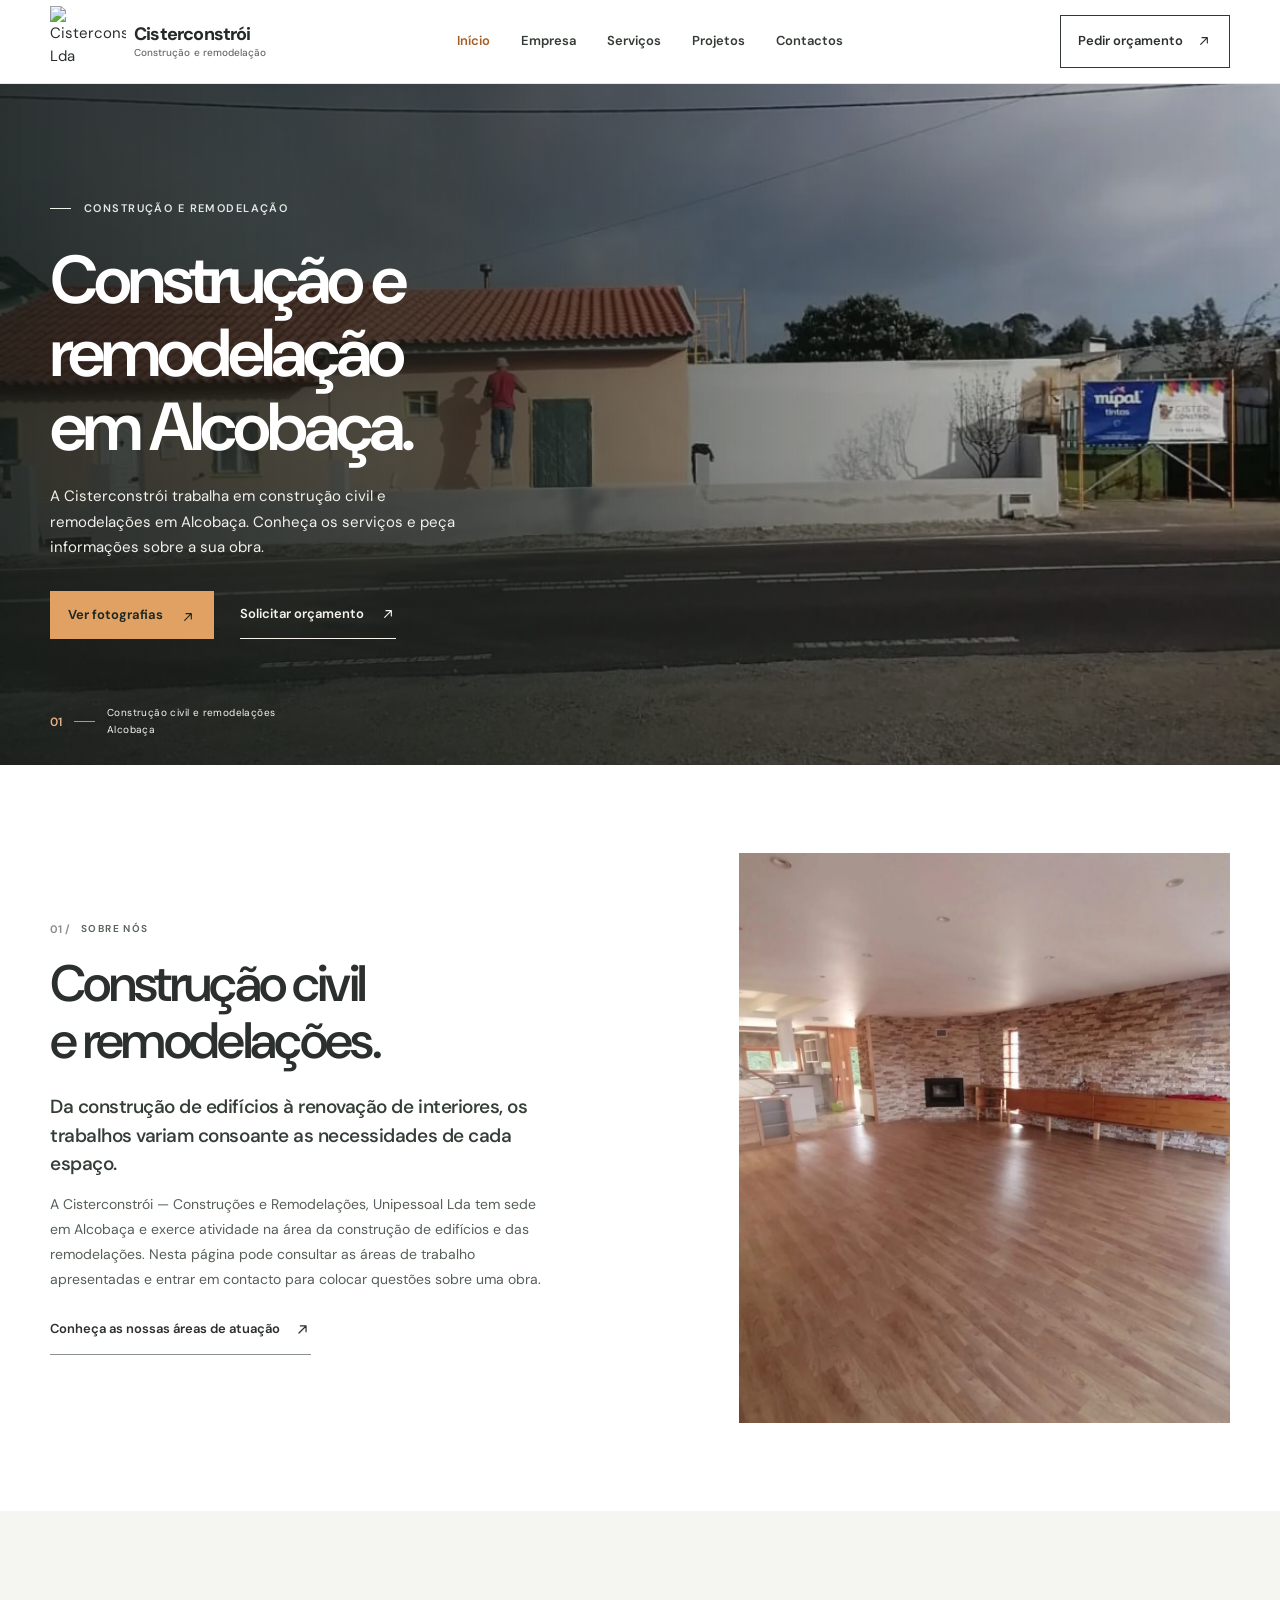
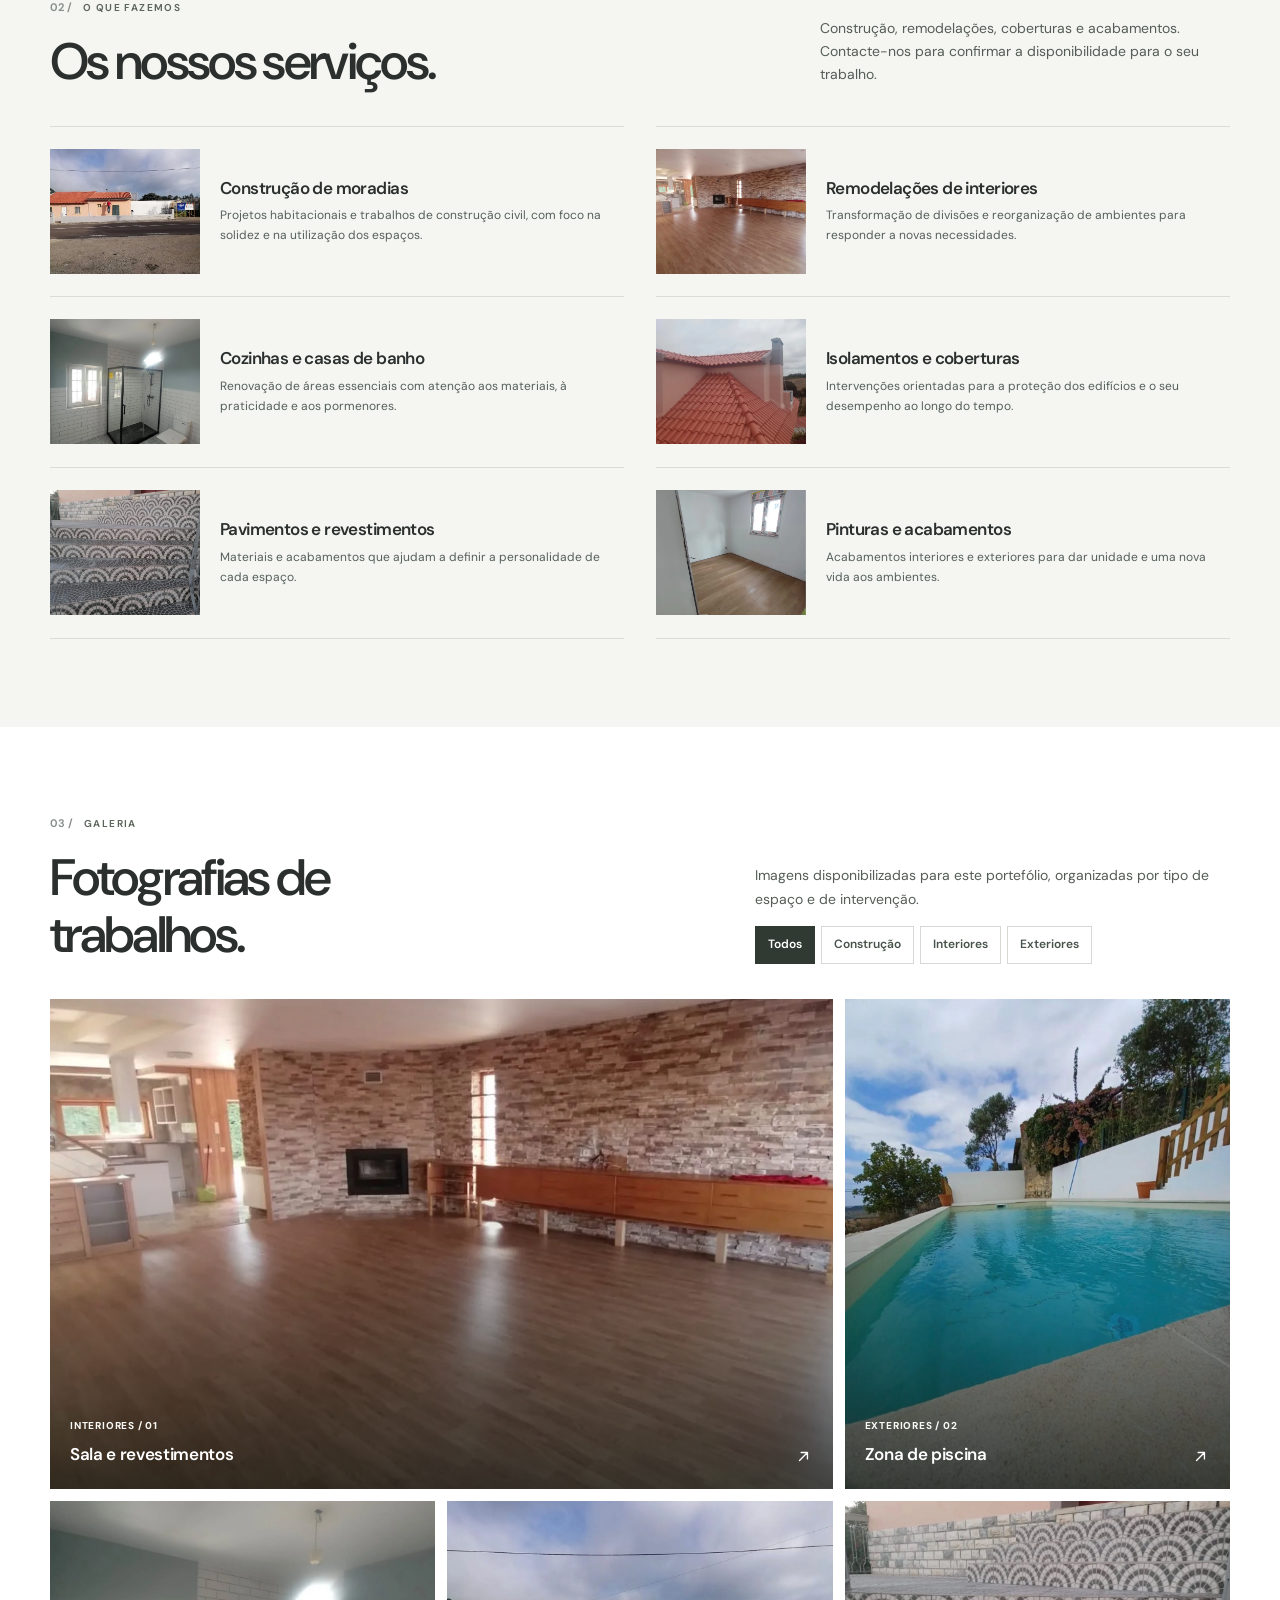
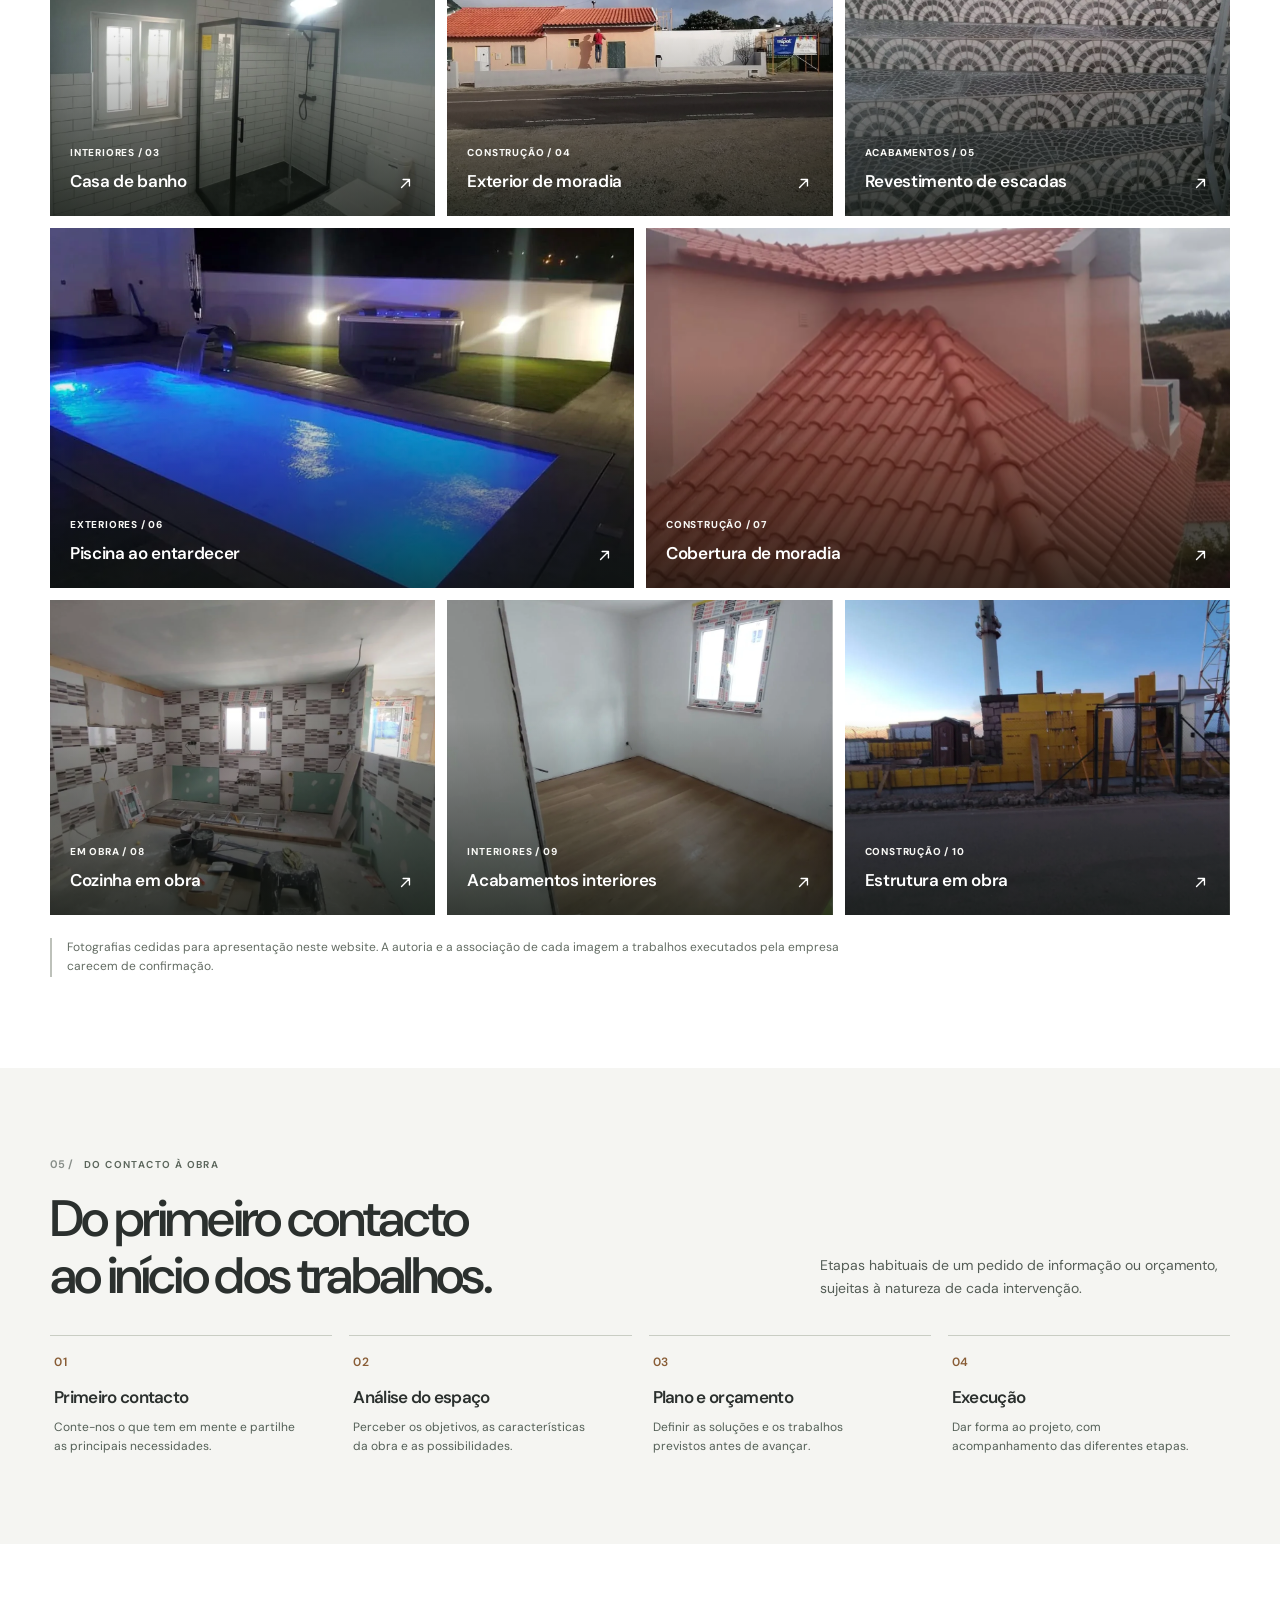
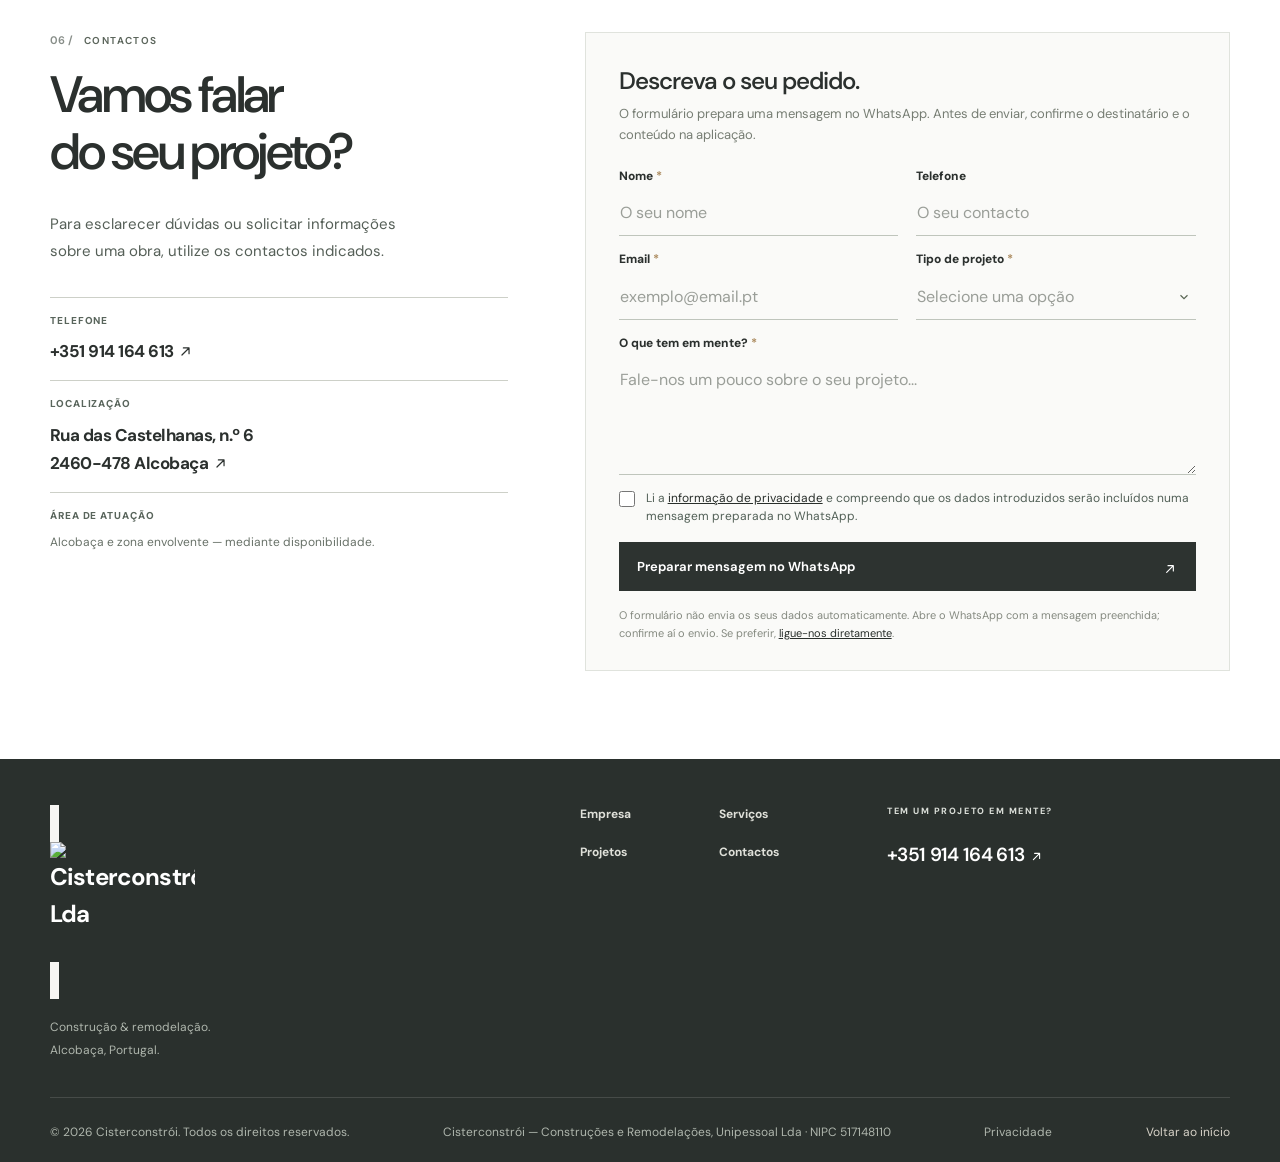
==== commit 825c7ffd: "Preserve published logo, improve hero and replace generic arrows with SVG icons" ====
--- a/index.html
+++ b/index.html
@@ -4,27 +4,29 @@
   <meta charset="UTF-8">
   <meta name="viewport" content="width=device-width, initial-scale=1">
   <meta name="theme-color" content="#ffffff">
-  <meta name="description" content="Cisterconstrói — construção civil e remodelações em Alcobaça. Conheça os serviços, explore imagens de trabalhos e entre em contacto para falar sobre o seu projeto.">
+  <meta name="description" content="Cisterconstrói, construção civil e remodelações em Alcobaça. Conheça os serviços, veja fotografias e peça informações sobre uma obra.">
   <meta name="keywords" content="Cisterconstrói, construção civil Alcobaça, remodelações Alcobaça, construção moradias, reabilitação, acabamentos">
   <meta property="og:type" content="website">
   <meta property="og:locale" content="pt_PT">
   <meta property="og:title" content="Cisterconstrói | Construção e remodelação em Alcobaça">
   <meta property="og:description" content="Conheça a Cisterconstrói, os serviços de construção e remodelação e a galeria de fotografias de trabalhos.">
-  <meta property="og:image" content="https://www.cisterconstroi.pt/assets/moradia-exterior.webp">
+  <meta property="og:image" content="https://www.cisterconstroi.pt/assets/logo-cisterconstroi.webp">
   <meta property="og:url" content="https://www.cisterconstroi.pt/">
   <meta property="og:site_name" content="Cisterconstrói">
   <meta name="twitter:card" content="summary_large_image">
   <link rel="canonical" href="https://www.cisterconstroi.pt/">
   <link rel="preconnect" href="https://fonts.googleapis.com">
   <link rel="preconnect" href="https://fonts.gstatic.com" crossorigin>
-  <link href="https://fonts.googleapis.com/css2?family=DM+Sans:wght@400;500;600;700&family=Manrope:wght@400;500;600;700;800&family=Playfair+Display:ital,wght@0,400;0,500;1,400;1,500&display=swap" rel="stylesheet">
+  <link href="https://fonts.googleapis.com/css2?family=DM+Sans:wght@400;500;600;700;800&display=swap" rel="stylesheet">
   <link rel="stylesheet" href="styles.css">
   <link rel="stylesheet" href="redesign.css">
+  <link rel="stylesheet" href="mobile-finish.css">
   <script defer src="script.js"></script>
   <script type="application/ld+json">
     {"@context":"https://schema.org","@type":"GeneralContractor","name":"Cisterconstrói — Construções e Remodelações, Unipessoal Lda","telephone":"+351914164613","address":{"@type":"PostalAddress","streetAddress":"Rua das Castelhanas, n.º 6","postalCode":"2460-478","addressLocality":"Alcobaça","addressRegion":"Leiria","addressCountry":"PT"},"vatID":"PT517148110","areaServed":{"@type":"Place","name":"Alcobaça"}}
   </script>
   <title>Cisterconstrói | Construção e Remodelação em Alcobaça</title>
+  <link rel="icon" href="assets/logo-cisterconstroi.webp" type="image/webp">
 </head>
 <body>
   <a class="skip-link" href="#conteudo">Saltar para o conteúdo</a>
@@ -33,7 +35,7 @@
   <header class="site-header" id="siteHeader">
     <div class="container header-inner">
       <a href="#inicio" class="brand" aria-label="Cisterconstrói — página inicial">
-        <span class="brand-copy"><strong>CISTERCONSTRÓI</strong><small>CONSTRUÇÃO &amp; REMODELAÇÃO</small></span>
+        <img class="brand-logo" src="assets/logo-cisterconstroi.webp" alt="Cisterconstrói, Lda" width="360" height="360"><span class="brand-wordmark">Cisterconstrói<small>Construção e remodelação</small></span>
       </a>
       <nav class="main-nav" id="mainNav" aria-label="Menu principal">
         <a href="#inicio" class="nav-link">Início</a>
@@ -41,9 +43,9 @@
         <a href="#servicos" class="nav-link">Serviços</a>
         <a href="#projetos" class="nav-link">Projetos</a>
         <a href="#contactos" class="nav-link">Contactos</a>
-        <a href="#contactos" class="mobile-nav-cta">Pedir orçamento <span aria-hidden="true">↗</span></a>
+        <a href="#contactos" class="mobile-nav-cta">Pedir orçamento <span aria-hidden="true"><svg class="ui-icon" viewBox="0 0 24 24" aria-hidden="true" focusable="false"><path d="M5 19 19 5M8 5h11v11"/></svg></span></a>
       </nav>
-      <a href="#contactos" class="header-cta">Pedir orçamento <span aria-hidden="true">↗</span></a>
+      <a href="#contactos" class="header-cta">Pedir orçamento <span aria-hidden="true"><svg class="ui-icon" viewBox="0 0 24 24" aria-hidden="true" focusable="false"><path d="M7 17 17 7M9 7h8v8"/></svg></span></a>
       <button type="button" class="menu-toggle" id="menuToggle" aria-expanded="false" aria-controls="mainNav" aria-label="Abrir menu"><span></span><span></span></button>
     </div>
   </header>
@@ -51,15 +53,15 @@
   <main id="conteudo">
     <section class="hero" id="inicio" aria-labelledby="heroTitle">
       <div class="hero-background">
-        <img src="assets/moradia-exterior.webp" alt="Vista exterior de moradia com cobertura em telha cerâmica" fetchpriority="high" width="1170" height="646">
+        <img src="assets/moradia-exterior.webp" alt="Vista exterior de moradia com cobertura em telha cerâmica" fetchpriority="high" width="1170" height="1524">
       </div>
       <div class="container hero-content">
         <div class="hero-eyebrow reveal"><span class="tiny-line"></span> CONSTRUÇÃO E REMODELAÇÃO <span class="eyebrow-place">/ ALCOBAÇA, PORTUGAL</span></div>
         <h1 class="reveal" id="heroTitle">Construção e<br>remodelação<br><em>em Alcobaça.</em></h1>
-        <p class="hero-description reveal">Conheça os nossos serviços e uma seleção de fotografias de construção civil e remodelações.</p>
+        <p class="hero-description reveal">A Cisterconstrói trabalha em construção civil e remodelações em Alcobaça. Conheça os serviços e peça informações sobre a sua obra.</p>
         <div class="hero-actions reveal">
-          <a href="#projetos" class="btn btn-sand">Ver fotografias <span class="btn-arrow" aria-hidden="true">↗</span></a>
-          <a href="#contactos" class="text-link text-link-light">Solicitar orçamento <span aria-hidden="true">↗</span></a>
+          <a href="#projetos" class="btn btn-sand">Ver fotografias <span class="btn-arrow" aria-hidden="true"><svg class="ui-icon" viewBox="0 0 24 24" aria-hidden="true" focusable="false"><path d="M7 17 17 7M9 7h8v8"/></svg></span></a>
+          <a href="#contactos" class="text-link text-link-light">Solicitar orçamento <span aria-hidden="true"><svg class="ui-icon" viewBox="0 0 24 24" aria-hidden="true" focusable="false"><path d="M7 17 17 7M9 7h8v8"/></svg></span></a>
         </div>
       </div>
       <div class="hero-bottom container">
@@ -85,7 +87,7 @@
           <h2 class="display-title reveal" id="aboutTitle">Construção civil<br>e <em>remodelações.</em></h2>
           <p class="intro-copy reveal">Da construção de edifícios à renovação de interiores, os trabalhos variam consoante as necessidades de cada espaço.</p>
           <p class="body-copy reveal">A Cisterconstrói — Construções e Remodelações, Unipessoal Lda tem sede em Alcobaça e exerce atividade na área da construção de edifícios e das remodelações. Nesta página pode consultar as áreas de trabalho apresentadas e entrar em contacto para colocar questões sobre uma obra.</p>
-          <a class="inline-arrow-link reveal" href="#servicos">Conheça as nossas áreas de atuação <span aria-hidden="true">↗</span></a>
+          <a class="inline-arrow-link reveal" href="#servicos">Conheça as nossas áreas de atuação <span aria-hidden="true"><svg class="ui-icon" viewBox="0 0 24 24" aria-hidden="true" focusable="false"><path d="M7 17 17 7M9 7h8v8"/></svg></span></a>
         </div>
         <div class="about-visual reveal">
           <figure class="about-photo"><img src="assets/sala.webp" alt="Sala renovada com pavimento de madeira e revestimento decorativo" loading="lazy" width="1170" height="1529"></figure>
@@ -105,12 +107,12 @@
           <p class="section-description reveal">Construção, remodelações, coberturas e acabamentos. Contacte-nos para confirmar a disponibilidade para o seu trabalho.</p>
         </div>
         <div class="services-grid">
-          <article class="service-card reveal"><div class="service-image"><img src="assets/moradia-exterior.webp" loading="lazy" alt="Exterior de moradia com cobertura em telha cerâmica" width="1170" height="1524"><span>01</span></div><div class="service-info"><h3>Construção de moradias</h3><p>Projetos habitacionais e trabalhos de construção civil, com foco na solidez e na utilização dos espaços.</p><span class="service-decoration" aria-hidden="true">↗</span></div></article>
-          <article class="service-card reveal"><div class="service-image"><img src="assets/sala.webp" loading="lazy" alt="Sala com revestimentos e pavimentos renovados" width="1170" height="1529"><span>02</span></div><div class="service-info"><h3>Remodelações de interiores</h3><p>Transformação de divisões e reorganização de ambientes para responder a novas necessidades.</p><span class="service-decoration" aria-hidden="true">↗</span></div></article>
-          <article class="service-card reveal"><div class="service-image"><img src="assets/casa-de-banho.webp" loading="lazy" alt="Casa de banho com duche envidraçado e revestimento cerâmico" width="1170" height="1537"><span>03</span></div><div class="service-info"><h3>Cozinhas e casas de banho</h3><p>Renovação de áreas essenciais com atenção aos materiais, à praticidade e aos pormenores.</p><span class="service-decoration" aria-hidden="true">↗</span></div></article>
-          <article class="service-card reveal"><div class="service-image"><img src="assets/cobertura.webp" loading="lazy" alt="Cobertura de moradia com telhas cerâmicas" width="1170" height="1546"><span>04</span></div><div class="service-info"><h3>Isolamentos e coberturas</h3><p>Intervenções orientadas para a proteção dos edifícios e o seu desempenho ao longo do tempo.</p><span class="service-decoration" aria-hidden="true">↗</span></div></article>
-          <article class="service-card reveal"><div class="service-image"><img src="assets/escadas.webp" loading="lazy" alt="Escadaria exterior com revestimentos cerâmicos decorativos" width="1170" height="1557"><span>05</span></div><div class="service-info"><h3>Pavimentos e revestimentos</h3><p>Materiais e acabamentos que ajudam a definir a personalidade de cada espaço.</p><span class="service-decoration" aria-hidden="true">↗</span></div></article>
-          <article class="service-card reveal"><div class="service-image"><img src="assets/quarto.webp" loading="lazy" alt="Divisão renovada com paredes brancas e pavimento de madeira" width="1170" height="1532"><span>06</span></div><div class="service-info"><h3>Pinturas e acabamentos</h3><p>Acabamentos interiores e exteriores para dar unidade e uma nova vida aos ambientes.</p><span class="service-decoration" aria-hidden="true">↗</span></div></article>
+          <article class="service-card reveal"><div class="service-image"><img src="assets/moradia-exterior.webp" loading="lazy" alt="Exterior de moradia com cobertura em telha cerâmica" width="1170" height="1524"><span>01</span></div><div class="service-info"><h3>Construção de moradias</h3><p>Projetos habitacionais e trabalhos de construção civil, com foco na solidez e na utilização dos espaços.</p><span class="service-decoration" aria-hidden="true"><svg class="ui-icon" viewBox="0 0 24 24" aria-hidden="true" focusable="false"><path d="M7 17 17 7M9 7h8v8"/></svg></span></div></article>
+          <article class="service-card reveal"><div class="service-image"><img src="assets/sala.webp" loading="lazy" alt="Sala com revestimentos e pavimentos renovados" width="1170" height="1529"><span>02</span></div><div class="service-info"><h3>Remodelações de interiores</h3><p>Transformação de divisões e reorganização de ambientes para responder a novas necessidades.</p><span class="service-decoration" aria-hidden="true"><svg class="ui-icon" viewBox="0 0 24 24" aria-hidden="true" focusable="false"><path d="M7 17 17 7M9 7h8v8"/></svg></span></div></article>
+          <article class="service-card reveal"><div class="service-image"><img src="assets/casa-de-banho.webp" loading="lazy" alt="Casa de banho com duche envidraçado e revestimento cerâmico" width="1170" height="1537"><span>03</span></div><div class="service-info"><h3>Cozinhas e casas de banho</h3><p>Renovação de áreas essenciais com atenção aos materiais, à praticidade e aos pormenores.</p><span class="service-decoration" aria-hidden="true"><svg class="ui-icon" viewBox="0 0 24 24" aria-hidden="true" focusable="false"><path d="M7 17 17 7M9 7h8v8"/></svg></span></div></article>
+          <article class="service-card reveal"><div class="service-image"><img src="assets/cobertura.webp" loading="lazy" alt="Cobertura de moradia com telhas cerâmicas" width="1170" height="1546"><span>04</span></div><div class="service-info"><h3>Isolamentos e coberturas</h3><p>Intervenções orientadas para a proteção dos edifícios e o seu desempenho ao longo do tempo.</p><span class="service-decoration" aria-hidden="true"><svg class="ui-icon" viewBox="0 0 24 24" aria-hidden="true" focusable="false"><path d="M7 17 17 7M9 7h8v8"/></svg></span></div></article>
+          <article class="service-card reveal"><div class="service-image"><img src="assets/escadas.webp" loading="lazy" alt="Escadaria exterior com revestimentos cerâmicos decorativos" width="1170" height="1557"><span>05</span></div><div class="service-info"><h3>Pavimentos e revestimentos</h3><p>Materiais e acabamentos que ajudam a definir a personalidade de cada espaço.</p><span class="service-decoration" aria-hidden="true"><svg class="ui-icon" viewBox="0 0 24 24" aria-hidden="true" focusable="false"><path d="M7 17 17 7M9 7h8v8"/></svg></span></div></article>
+          <article class="service-card reveal"><div class="service-image"><img src="assets/quarto.webp" loading="lazy" alt="Divisão renovada com paredes brancas e pavimento de madeira" width="1170" height="1532"><span>06</span></div><div class="service-info"><h3>Pinturas e acabamentos</h3><p>Acabamentos interiores e exteriores para dar unidade e uma nova vida aos ambientes.</p><span class="service-decoration" aria-hidden="true"><svg class="ui-icon" viewBox="0 0 24 24" aria-hidden="true" focusable="false"><path d="M7 17 17 7M9 7h8v8"/></svg></span></div></article>
         </div>
       </div>
     </section>
@@ -125,16 +127,16 @@
           <div class="portfolio-right reveal"><p class="section-description">Imagens disponibilizadas para este portefólio, organizadas por tipo de espaço e de intervenção.</p><div class="filter-row" role="group" aria-label="Filtrar fotografias"><button type="button" class="filter-btn is-active" data-filter="todos" aria-pressed="true">Todos</button><button type="button" class="filter-btn" data-filter="construcao" aria-pressed="false">Construção</button><button type="button" class="filter-btn" data-filter="interiores" aria-pressed="false">Interiores</button><button type="button" class="filter-btn" data-filter="exteriores" aria-pressed="false">Exteriores</button></div></div>
         </div>
         <div class="portfolio-grid" id="portfolioGrid">
-          <button class="project-card span-8 image-tall reveal" data-category="interiores" data-title="Renovação de espaços interiores" data-image="assets/sala.webp" data-description="Pavimento, revestimentos de parede e acabamentos de uma sala ampla." aria-label="Ampliar fotografia: renovação de espaços interiores"><img src="assets/sala.webp" loading="lazy" alt="Sala com pavimento de madeira e parede revestida" width="1170" height="1529"><span class="project-overlay"><span class="project-label">INTERIORES / 01</span><span class="project-title">Sala e revestimentos <span aria-hidden="true">↗</span></span></span></button>
-          <button class="project-card span-4 image-tall reveal" data-category="exteriores" data-title="Espaço exterior com piscina" data-image="assets/piscina-dia.webp" data-description="Vista de piscina exterior e espaço envolvente." aria-label="Ampliar fotografia: espaço exterior com piscina"><img src="assets/piscina-dia.webp" loading="lazy" alt="Piscina exterior com água azul e muros claros" width="1170" height="1537"><span class="project-overlay"><span class="project-label">EXTERIORES / 02</span><span class="project-title">Zona de piscina <span aria-hidden="true">↗</span></span></span></button>
-          <button class="project-card span-4 reveal" data-category="interiores" data-title="Casa de banho renovada" data-image="assets/casa-de-banho.webp" data-description="Zona de duche em vidro, revestimentos cerâmicos e pavimento decorativo." aria-label="Ampliar fotografia: casa de banho renovada"><img src="assets/casa-de-banho.webp" loading="lazy" alt="Casa de banho clara com duche de vidro e chão decorativo" width="1170" height="1537"><span class="project-overlay"><span class="project-label">INTERIORES / 03</span><span class="project-title">Casa de banho <span aria-hidden="true">↗</span></span></span></button>
-          <button class="project-card span-4 reveal" data-category="construcao exteriores" data-title="Intervenção numa moradia" data-image="assets/moradia-exterior.webp" data-description="Vista exterior de moradia e trabalhos na envolvente." aria-label="Ampliar fotografia: intervenção numa moradia"><img src="assets/moradia-exterior.webp" loading="lazy" alt="Moradia com paredes rebocadas e telhado em telha cerâmica" width="1170" height="1524"><span class="project-overlay"><span class="project-label">CONSTRUÇÃO / 04</span><span class="project-title">Exterior de moradia <span aria-hidden="true">↗</span></span></span></button>
-          <button class="project-card span-4 reveal" data-category="exteriores" data-title="Revestimento de escadaria" data-image="assets/escadas.webp" data-description="Escadaria com padrão cerâmico geométrico." aria-label="Ampliar fotografia: revestimento de escadaria"><img src="assets/escadas.webp" loading="lazy" alt="Degraus com revestimentos cerâmicos cinzentos e brancos" width="1170" height="1557"><span class="project-overlay"><span class="project-label">ACABAMENTOS / 05</span><span class="project-title">Revestimento de escadas <span aria-hidden="true">↗</span></span></span></button>
-          <button class="project-card span-6 image-medium reveal" data-category="exteriores" data-title="Piscina e zona de lazer" data-image="assets/piscina-noite.webp" data-description="Espaço de lazer exterior com iluminação de piscina ao anoitecer." aria-label="Ampliar fotografia: piscina e zona de lazer"><img src="assets/piscina-noite.webp" loading="lazy" alt="Piscina iluminada em azul num espaço exterior noturno" width="1170" height="646"><span class="project-overlay"><span class="project-label">EXTERIORES / 06</span><span class="project-title">Piscina ao entardecer <span aria-hidden="true">↗</span></span></span></button>
-          <button class="project-card span-6 image-medium reveal" data-category="construcao exteriores" data-title="Trabalhos de cobertura" data-image="assets/cobertura.webp" data-description="Detalhes da cobertura de telha de uma moradia." aria-label="Ampliar fotografia: trabalhos de cobertura"><img src="assets/cobertura.webp" loading="lazy" alt="Telhado com telhas de barro e chaminé" width="1170" height="1546"><span class="project-overlay"><span class="project-label">CONSTRUÇÃO / 07</span><span class="project-title">Cobertura de moradia <span aria-hidden="true">↗</span></span></span></button>
-          <button class="project-card span-4 reveal" data-category="construcao interiores" data-title="Remodelação de cozinha em curso" data-image="assets/cozinha-em-obra.webp" data-description="Fase de revestimentos e instalações numa cozinha em remodelação." aria-label="Ampliar fotografia: remodelação de cozinha em curso"><img src="assets/cozinha-em-obra.webp" loading="lazy" alt="Cozinha em obra com revestimento, materiais e escada" width="1170" height="847"><span class="project-overlay"><span class="project-label">EM OBRA / 08</span><span class="project-title">Cozinha em obra <span aria-hidden="true">↗</span></span></span></button>
-          <button class="project-card span-4 reveal" data-category="interiores" data-title="Acabamentos de divisão interior" data-image="assets/quarto.webp" data-description="Divisão interior em fase de acabamento com pavimento instalado." aria-label="Ampliar fotografia: acabamentos de divisão interior"><img src="assets/quarto.webp" loading="lazy" alt="Quarto de paredes brancas e soalho de madeira" width="1170" height="1532"><span class="project-overlay"><span class="project-label">INTERIORES / 09</span><span class="project-title">Acabamentos interiores <span aria-hidden="true">↗</span></span></span></button>
-          <button class="project-card span-4 reveal" data-category="construcao" data-title="Estrutura em desenvolvimento" data-image="assets/obra-tecnica.webp" data-description="Estrutura de obra em fase de execução, com materiais e equipamento técnico." aria-label="Ampliar fotografia: estrutura em desenvolvimento"><img src="assets/obra-tecnica.webp" loading="lazy" alt="Local de construção técnica com estrutura e painéis" width="1170" height="1534"><span class="project-overlay"><span class="project-label">CONSTRUÇÃO / 10</span><span class="project-title">Estrutura em obra <span aria-hidden="true">↗</span></span></span></button>
+          <button class="project-card span-8 image-tall reveal" data-category="interiores" data-title="Renovação de espaços interiores" data-image="assets/sala.webp" data-description="Pavimento, revestimentos de parede e acabamentos de uma sala ampla." aria-label="Ampliar fotografia: renovação de espaços interiores"><img src="assets/sala.webp" loading="lazy" alt="Sala com pavimento de madeira e parede revestida" width="1170" height="1529"><span class="project-overlay"><span class="project-label">INTERIORES / 01</span><span class="project-title">Sala e revestimentos <span aria-hidden="true"><svg class="ui-icon" viewBox="0 0 24 24" aria-hidden="true" focusable="false"><path d="M7 17 17 7M9 7h8v8"/></svg></span></span></span></button>
+          <button class="project-card span-4 image-tall reveal" data-category="exteriores" data-title="Espaço exterior com piscina" data-image="assets/piscina-dia.webp" data-description="Vista de piscina exterior e espaço envolvente." aria-label="Ampliar fotografia: espaço exterior com piscina"><img src="assets/piscina-dia.webp" loading="lazy" alt="Piscina exterior com água azul e muros claros" width="1170" height="1537"><span class="project-overlay"><span class="project-label">EXTERIORES / 02</span><span class="project-title">Zona de piscina <span aria-hidden="true"><svg class="ui-icon" viewBox="0 0 24 24" aria-hidden="true" focusable="false"><path d="M7 17 17 7M9 7h8v8"/></svg></span></span></span></button>
+          <button class="project-card span-4 reveal" data-category="interiores" data-title="Casa de banho renovada" data-image="assets/casa-de-banho.webp" data-description="Zona de duche em vidro, revestimentos cerâmicos e pavimento decorativo." aria-label="Ampliar fotografia: casa de banho renovada"><img src="assets/casa-de-banho.webp" loading="lazy" alt="Casa de banho clara com duche de vidro e chão decorativo" width="1170" height="1537"><span class="project-overlay"><span class="project-label">INTERIORES / 03</span><span class="project-title">Casa de banho <span aria-hidden="true"><svg class="ui-icon" viewBox="0 0 24 24" aria-hidden="true" focusable="false"><path d="M7 17 17 7M9 7h8v8"/></svg></span></span></span></button>
+          <button class="project-card span-4 reveal" data-category="construcao exteriores" data-title="Intervenção numa moradia" data-image="assets/moradia-exterior.webp" data-description="Vista exterior de moradia e trabalhos na envolvente." aria-label="Ampliar fotografia: intervenção numa moradia"><img src="assets/moradia-exterior.webp" loading="lazy" alt="Moradia com paredes rebocadas e telhado em telha cerâmica" width="1170" height="1524"><span class="project-overlay"><span class="project-label">CONSTRUÇÃO / 04</span><span class="project-title">Exterior de moradia <span aria-hidden="true"><svg class="ui-icon" viewBox="0 0 24 24" aria-hidden="true" focusable="false"><path d="M7 17 17 7M9 7h8v8"/></svg></span></span></span></button>
+          <button class="project-card span-4 reveal" data-category="exteriores" data-title="Revestimento de escadaria" data-image="assets/escadas.webp" data-description="Escadaria com padrão cerâmico geométrico." aria-label="Ampliar fotografia: revestimento de escadaria"><img src="assets/escadas.webp" loading="lazy" alt="Degraus com revestimentos cerâmicos cinzentos e brancos" width="1170" height="1557"><span class="project-overlay"><span class="project-label">ACABAMENTOS / 05</span><span class="project-title">Revestimento de escadas <span aria-hidden="true"><svg class="ui-icon" viewBox="0 0 24 24" aria-hidden="true" focusable="false"><path d="M7 17 17 7M9 7h8v8"/></svg></span></span></span></button>
+          <button class="project-card span-6 image-medium reveal" data-category="exteriores" data-title="Piscina e zona de lazer" data-image="assets/piscina-noite.webp" data-description="Espaço de lazer exterior com iluminação de piscina ao anoitecer." aria-label="Ampliar fotografia: piscina e zona de lazer"><img src="assets/piscina-noite.webp" loading="lazy" alt="Piscina iluminada em azul num espaço exterior noturno" width="1170" height="646"><span class="project-overlay"><span class="project-label">EXTERIORES / 06</span><span class="project-title">Piscina ao entardecer <span aria-hidden="true"><svg class="ui-icon" viewBox="0 0 24 24" aria-hidden="true" focusable="false"><path d="M7 17 17 7M9 7h8v8"/></svg></span></span></span></button>
+          <button class="project-card span-6 image-medium reveal" data-category="construcao exteriores" data-title="Trabalhos de cobertura" data-image="assets/cobertura.webp" data-description="Detalhes da cobertura de telha de uma moradia." aria-label="Ampliar fotografia: trabalhos de cobertura"><img src="assets/cobertura.webp" loading="lazy" alt="Telhado com telhas de barro e chaminé" width="1170" height="1546"><span class="project-overlay"><span class="project-label">CONSTRUÇÃO / 07</span><span class="project-title">Cobertura de moradia <span aria-hidden="true"><svg class="ui-icon" viewBox="0 0 24 24" aria-hidden="true" focusable="false"><path d="M7 17 17 7M9 7h8v8"/></svg></span></span></span></button>
+          <button class="project-card span-4 reveal" data-category="construcao interiores" data-title="Remodelação de cozinha em curso" data-image="assets/cozinha-em-obra.webp" data-description="Fase de revestimentos e instalações numa cozinha em remodelação." aria-label="Ampliar fotografia: remodelação de cozinha em curso"><img src="assets/cozinha-em-obra.webp" loading="lazy" alt="Cozinha em obra com revestimento, materiais e escada" width="1170" height="847"><span class="project-overlay"><span class="project-label">EM OBRA / 08</span><span class="project-title">Cozinha em obra <span aria-hidden="true"><svg class="ui-icon" viewBox="0 0 24 24" aria-hidden="true" focusable="false"><path d="M7 17 17 7M9 7h8v8"/></svg></span></span></span></button>
+          <button class="project-card span-4 reveal" data-category="interiores" data-title="Acabamentos de divisão interior" data-image="assets/quarto.webp" data-description="Divisão interior em fase de acabamento com pavimento instalado." aria-label="Ampliar fotografia: acabamentos de divisão interior"><img src="assets/quarto.webp" loading="lazy" alt="Quarto de paredes brancas e soalho de madeira" width="1170" height="1532"><span class="project-overlay"><span class="project-label">INTERIORES / 09</span><span class="project-title">Acabamentos interiores <span aria-hidden="true"><svg class="ui-icon" viewBox="0 0 24 24" aria-hidden="true" focusable="false"><path d="M7 17 17 7M9 7h8v8"/></svg></span></span></span></button>
+          <button class="project-card span-4 reveal" data-category="construcao" data-title="Estrutura em desenvolvimento" data-image="assets/obra-tecnica.webp" data-description="Estrutura de obra em fase de execução, com materiais e equipamento técnico." aria-label="Ampliar fotografia: estrutura em desenvolvimento"><img src="assets/obra-tecnica.webp" loading="lazy" alt="Local de construção técnica com estrutura e painéis" width="1170" height="1534"><span class="project-overlay"><span class="project-label">CONSTRUÇÃO / 10</span><span class="project-title">Estrutura em obra <span aria-hidden="true"><svg class="ui-icon" viewBox="0 0 24 24" aria-hidden="true" focusable="false"><path d="M7 17 17 7M9 7h8v8"/></svg></span></span></span></button>
         </div>
         <p class="gallery-note">Fotografias cedidas para apresentação neste website. A autoria e a associação de cada imagem a trabalhos executados pela empresa carecem de confirmação.</p>
       </div>
@@ -144,7 +146,7 @@
       <div class="container statement-content">
         <div class="statement-top reveal"><span class="section-eyebrow"><span class="section-number">04 /</span> A NOSSA FILOSOFIA</span><span class="statement-spark" aria-hidden="true">✳</span></div>
         <h2 class="statement-title reveal" id="statementTitle">Qualidade que se vê.<br><em>Detalhes que fazem</em><br>a diferença.</h2>
-        <div class="statement-bottom reveal"><p>Um bom resultado está na combinação entre planeamento, escolha de soluções adequadas e cuidado na execução.</p><a href="#contactos" class="text-link text-link-light">Vamos falar do seu projeto <span aria-hidden="true">↗</span></a></div>
+        <div class="statement-bottom reveal"><p>Um bom resultado está na combinação entre planeamento, escolha de soluções adequadas e cuidado na execução.</p><a href="#contactos" class="text-link text-link-light">Vamos falar do seu projeto <span aria-hidden="true"><svg class="ui-icon" viewBox="0 0 24 24" aria-hidden="true" focusable="false"><path d="M7 17 17 7M9 7h8v8"/></svg></span></a></div>
       </div>
     </section>
 
@@ -152,17 +154,17 @@
       <div class="container">
         <div class="section-header process-header"><div><div class="section-eyebrow reveal"><span class="section-number">05 /</span> DO CONTACTO À OBRA</div><h2 class="display-title reveal" id="processTitle">Do primeiro contacto<br><em>ao início dos trabalhos.</em></h2></div><p class="section-description reveal">Etapas habituais de um pedido de informação ou orçamento, sujeitas à natureza de cada intervenção.</p></div>
         <div class="process-grid">
-          <article class="process-card reveal"><span class="process-nr">01<span aria-hidden="true"> ↗</span></span><h3>Primeiro contacto</h3><p>Conte-nos o que tem em mente e partilhe as principais necessidades.</p></article>
-          <article class="process-card reveal"><span class="process-nr">02<span aria-hidden="true"> ↗</span></span><h3>Análise do espaço</h3><p>Perceber os objetivos, as características da obra e as possibilidades.</p></article>
-          <article class="process-card reveal"><span class="process-nr">03<span aria-hidden="true"> ↗</span></span><h3>Plano e orçamento</h3><p>Definir as soluções e os trabalhos previstos antes de avançar.</p></article>
-          <article class="process-card reveal"><span class="process-nr">04<span aria-hidden="true"> ↗</span></span><h3>Execução</h3><p>Dar forma ao projeto, com acompanhamento das diferentes etapas.</p></article>
+          <article class="process-card reveal"><span class="process-nr">01<span aria-hidden="true"> <svg class="ui-icon" viewBox="0 0 24 24" aria-hidden="true" focusable="false"><path d="M7 17 17 7M9 7h8v8"/></svg></span></span><h3>Primeiro contacto</h3><p>Conte-nos o que tem em mente e partilhe as principais necessidades.</p></article>
+          <article class="process-card reveal"><span class="process-nr">02<span aria-hidden="true"> <svg class="ui-icon" viewBox="0 0 24 24" aria-hidden="true" focusable="false"><path d="M7 17 17 7M9 7h8v8"/></svg></span></span><h3>Análise do espaço</h3><p>Perceber os objetivos, as características da obra e as possibilidades.</p></article>
+          <article class="process-card reveal"><span class="process-nr">03<span aria-hidden="true"> <svg class="ui-icon" viewBox="0 0 24 24" aria-hidden="true" focusable="false"><path d="M7 17 17 7M9 7h8v8"/></svg></span></span><h3>Plano e orçamento</h3><p>Definir as soluções e os trabalhos previstos antes de avançar.</p></article>
+          <article class="process-card reveal"><span class="process-nr">04<span aria-hidden="true"> <svg class="ui-icon" viewBox="0 0 24 24" aria-hidden="true" focusable="false"><path d="M7 17 17 7M9 7h8v8"/></svg></span></span><h3>Execução</h3><p>Dar forma ao projeto, com acompanhamento das diferentes etapas.</p></article>
         </div>
       </div>
     </section>
 
     <section class="cta-section" aria-labelledby="ctaTitle">
       <div class="cta-background"><img src="assets/piscina-dia.webp" alt="Piscina exterior e enquadramento paisagístico" loading="lazy" width="1170" height="1537"></div>
-      <div class="container cta-content reveal"><div class="section-eyebrow">VAMOS CONSTRUIR ALGO JUNTOS</div><h2 id="ctaTitle">O seu próximo projeto<br><em>começa aqui.</em></h2><p>Tem uma ideia para construir ou renovar? O primeiro passo é uma boa conversa.</p><a href="#contactos" class="btn btn-sand">Pedir orçamento <span class="btn-arrow" aria-hidden="true">↗</span></a></div>
+      <div class="container cta-content reveal"><div class="section-eyebrow">VAMOS CONSTRUIR ALGO JUNTOS</div><h2 id="ctaTitle">O seu próximo projeto<br><em>começa aqui.</em></h2><p>Tem uma ideia para construir ou renovar? O primeiro passo é uma boa conversa.</p><a href="#contactos" class="btn btn-sand">Pedir orçamento <span class="btn-arrow" aria-hidden="true"><svg class="ui-icon" viewBox="0 0 24 24" aria-hidden="true" focusable="false"><path d="M7 17 17 7M9 7h8v8"/></svg></span></a></div>
     </section>
 
     <section class="section contacts-section" id="contactos" aria-labelledby="contactTitle">
@@ -172,19 +174,19 @@
           <h2 class="display-title reveal" id="contactTitle">Vamos falar<br>do <em>seu projeto?</em></h2>
           <p class="body-copy reveal">Para esclarecer dúvidas ou solicitar informações sobre uma obra, utilize os contactos indicados.</p>
           <div class="contact-info reveal">
-            <div class="contact-info-item"><span>TELEFONE</span><a href="tel:+351914164613">+351 914 164 613 <span aria-hidden="true">↗</span></a></div>
-            <div class="contact-info-item"><span>LOCALIZAÇÃO</span><a href="https://www.google.com/maps/search/?api=1&amp;query=Rua%20das%20Castelhanas%206%2C%202460-478%20Alcoba%C3%A7a" target="_blank" rel="noopener noreferrer">Rua das Castelhanas, n.º 6<br>2460-478 Alcobaça <span aria-hidden="true">↗</span></a></div>
+            <div class="contact-info-item"><span>TELEFONE</span><a href="tel:+351914164613">+351 914 164 613 <span aria-hidden="true"><svg class="ui-icon" viewBox="0 0 24 24" aria-hidden="true" focusable="false"><path d="M7 17 17 7M9 7h8v8"/></svg></span></a></div>
+            <div class="contact-info-item"><span>LOCALIZAÇÃO</span><a href="https://www.google.com/maps/search/?api=1&amp;query=Rua%20das%20Castelhanas%206%2C%202460-478%20Alcoba%C3%A7a" target="_blank" rel="noopener noreferrer">Rua das Castelhanas, n.º 6<br>2460-478 Alcobaça <span aria-hidden="true"><svg class="ui-icon" viewBox="0 0 24 24" aria-hidden="true" focusable="false"><path d="M7 17 17 7M9 7h8v8"/></svg></span></a></div>
             <div class="contact-info-item"><span>ÁREA DE ATUAÇÃO</span><p>Alcobaça e zona envolvente — mediante disponibilidade.</p></div>
           </div>
         </div>
         <div class="contact-panel reveal">
-          <div class="contact-panel-head"><span class="contact-panel-icon" aria-hidden="true">↗</span><h3>Descreva o seu pedido.</h3><p>O formulário prepara uma mensagem no WhatsApp. Antes de enviar, confirme o destinatário e o conteúdo na aplicação.</p></div>
+          <div class="contact-panel-head"><span class="contact-panel-icon" aria-hidden="true"><svg class="ui-icon" viewBox="0 0 24 24" aria-hidden="true" focusable="false"><path d="M7 17 17 7M9 7h8v8"/></svg></span><h3>Descreva o seu pedido.</h3><p>O formulário prepara uma mensagem no WhatsApp. Antes de enviar, confirme o destinatário e o conteúdo na aplicação.</p></div>
           <form id="contactForm" class="contact-form" novalidate>
             <div class="form-two"><div class="form-field"><label for="nome">Nome <span>*</span></label><input id="nome" name="nome" type="text" autocomplete="name" required maxlength="100" placeholder="O seu nome"></div><div class="form-field"><label for="telefone">Telefone</label><input id="telefone" name="telefone" type="tel" autocomplete="tel" maxlength="25" placeholder="O seu contacto"></div></div>
             <div class="form-two"><div class="form-field"><label for="email">Email <span>*</span></label><input id="email" name="email" type="email" autocomplete="email" required maxlength="150" placeholder="exemplo@email.pt"></div><div class="form-field"><label for="assunto">Tipo de projeto <span>*</span></label><select id="assunto" name="assunto" required><option value="" disabled selected>Selecione uma opção</option><option value="Construção">Construção</option><option value="Remodelação">Remodelação</option><option value="Acabamentos">Acabamentos</option><option value="Outro pedido">Outro pedido</option></select></div></div>
             <div class="form-field"><label for="mensagem">O que tem em mente? <span>*</span></label><textarea id="mensagem" name="mensagem" rows="4" required maxlength="1800" placeholder="Fale-nos um pouco sobre o seu projeto..."></textarea></div>
             <label class="consent"><input type="checkbox" id="consent" required><span>Li a <a href="privacidade.html">informação de privacidade</a> e compreendo que os dados introduzidos serão incluídos numa mensagem preparada no WhatsApp.</span></label>
-            <button class="btn btn-dark contact-submit" type="submit">Preparar mensagem no WhatsApp <span class="btn-arrow" aria-hidden="true">↗</span></button>
+            <button class="btn btn-dark contact-submit" type="submit">Preparar mensagem no WhatsApp <span class="btn-arrow" aria-hidden="true"><svg class="ui-icon" viewBox="0 0 24 24" aria-hidden="true" focusable="false"><path d="M7 17 17 7M9 7h8v8"/></svg></span></button>
             <p class="form-caption">O formulário não envia os seus dados automaticamente. Abre o WhatsApp com a mensagem preenchida; confirme aí o envio. Se preferir, <a href="tel:+351914164613">ligue-nos diretamente</a>.</p>
             <div id="formStatus" class="form-status" role="status" aria-live="polite"></div>
           </form>
@@ -195,13 +197,13 @@
 
   <footer class="site-footer">
     <div class="container">
-      <div class="footer-top"><div><a href="#inicio" class="footer-brand">CISTERCONSTRÓI</a><p>Construção &amp; remodelação.<br>Alcobaça, Portugal.</p></div><nav class="footer-nav" aria-label="Menu do rodapé"><a href="#empresa">Empresa</a><a href="#servicos">Serviços</a><a href="#projetos">Projetos</a><a href="#contactos">Contactos</a></nav><div class="footer-contact"><span>TEM UM PROJETO EM MENTE?</span><a href="tel:+351914164613">+351 914 164 613 ↗</a></div></div>
-      <div class="footer-bottom"><span>© <span id="footerYear">2026</span> Cisterconstrói. Todos os direitos reservados.</span><span>Cisterconstrói — Construções e Remodelações, Unipessoal Lda · NIPC 517148110</span><a href="privacidade.html">Privacidade</a><a href="#inicio" class="back-top">Voltar ao início ↑</a></div>
+      <div class="footer-top"><div><a href="#inicio" class="footer-brand"><img class="footer-logo" src="assets/logo-cisterconstroi.webp" alt="Cisterconstrói, Lda" width="360" height="360"></a><p>Construção &amp; remodelação.<br>Alcobaça, Portugal.</p></div><nav class="footer-nav" aria-label="Menu do rodapé"><a href="#empresa">Empresa</a><a href="#servicos">Serviços</a><a href="#projetos">Projetos</a><a href="#contactos">Contactos</a></nav><div class="footer-contact"><span>TEM UM PROJETO EM MENTE?</span><a href="tel:+351914164613">+351 914 164 613 <svg class="ui-icon" viewBox="0 0 24 24" aria-hidden="true" focusable="false"><path d="M7 17 17 7M9 7h8v8"/></svg></a></div></div>
+      <div class="footer-bottom"><span>© <span id="footerYear">2026</span> Cisterconstrói. Todos os direitos reservados.</span><span>Cisterconstrói — Construções e Remodelações, Unipessoal Lda · NIPC 517148110</span><a href="privacidade.html">Privacidade</a><a href="#inicio" class="back-top">Voltar ao início</a></div>
     </div>
   </footer>
 
   <dialog class="gallery-dialog" id="galleryDialog" aria-labelledby="galleryDialogTitle">
-    <div class="dialog-media"><img id="galleryDialogImage" src="assets/sala.webp" alt="" width="1170" height="1500"><button type="button" id="dialogClose" class="dialog-close" aria-label="Fechar galeria">×</button><button type="button" id="dialogPrev" class="dialog-nav dialog-prev" aria-label="Fotografia anterior">←</button><button type="button" id="dialogNext" class="dialog-nav dialog-next" aria-label="Fotografia seguinte">→</button></div>
+    <div class="dialog-media"><img id="galleryDialogImage" src="assets/sala.webp" alt="" width="1170" height="1500"><button type="button" id="dialogClose" class="dialog-close" aria-label="Fechar galeria">×</button><button type="button" id="dialogPrev" class="dialog-nav dialog-prev" aria-label="Fotografia anterior"><svg class="ui-icon" viewBox="0 0 24 24" aria-hidden="true" focusable="false"><path d="m15 18-6-6 6-6"/></svg></button><button type="button" id="dialogNext" class="dialog-nav dialog-next" aria-label="Fotografia seguinte"><svg class="ui-icon" viewBox="0 0 24 24" aria-hidden="true" focusable="false"><path d="m9 18 6-6-6-6"/></svg></button></div>
     <div class="dialog-caption"><div><span id="dialogCount"></span><h2 id="galleryDialogTitle"></h2><p id="galleryDialogDescription"></p></div><span class="dialog-hint">USE AS SETAS PARA NAVEGAR</span></div>
   </dialog>
 </body>
--- a/mobile-finish.css
+++ b/mobile-finish.css
@@ -0,0 +1,282 @@
+/* Cisterconstrói — revisão editorial responsiva de outubro 2026.
+   Complemento às folhas anteriores: mantém estrutura, imagens e funcionalidades. */
+:root{--ink:#292f2b;--paper:#fbfbf8;--olive:#59655c;--accent:#d98b42;--font-sans:'DM Sans',Arial,sans-serif;--font-serif:'DM Sans',Arial,sans-serif}
+html{scroll-padding-top:88px}
+body{overflow-x:clip;line-height:1.55;-webkit-text-size-adjust:100%}
+button,select,input,textarea{font-family:inherit}
+img{max-width:100%}
+.container{width:min(100% - 100px,1240px)}
+:focus-visible{outline:2px solid #cf8036;outline-offset:4px}
+.site-header,.site-header.is-scrolled{position:sticky;top:0;height:84px;background:rgba(255,255,255,.97);border-bottom:1px solid #e8e8e3;box-shadow:none;z-index:100;backdrop-filter:saturate(1.2) blur(10px)}
+.header-inner{gap:22px}
+.brand{flex:0 0 auto;min-width:0;align-self:center;display:inline-flex;align-items:center;height:100%;gap:0}
+.brand-logo{display:block;width:120px;height:80px;object-fit:contain;object-position:left center;flex-shrink:0}
+.brand-copy{display:none}
+.nav-link{color:#343b35;font-weight:600;font-size:13px}
+.nav-link:hover,.nav-link.active{color:#a65e24}
+.header-cta{font-size:13px;font-weight:600;padding:13px 17px;gap:13px;border-color:#303934;white-space:nowrap}
+.header-cta:hover{background:#303934}
+.brand .brand-text{display:none}
+.hero{display:flex;align-items:center;position:relative;isolation:isolate;min-height:610px;height:auto;max-height:none;color:#fff;background:#263029;overflow:hidden}
+.hero-background{position:absolute;inset:0;width:100%;height:100%;z-index:-2}
+.hero-background img{display:block;width:100%;height:100%;object-fit:cover;object-position:center 47%;animation:none}
+.hero-background::after{content:"";position:absolute;inset:0;background:linear-gradient(90deg,rgba(15,22,19,.84) 0%,rgba(20,27,23,.72) 35%,rgba(19,27,23,.34) 75%,rgba(19,27,23,.18) 100%),linear-gradient(0deg,rgba(15,22,19,.33),transparent 45%)}
+.hero-content{z-index:1;position:relative;padding-top:116px;padding-bottom:126px}
+.hero-content>*{max-width:615px}
+.hero-eyebrow{color:#e5e8e3;font-size:11px;letter-spacing:.13em;font-weight:600}
+.hero-eyebrow .tiny-line{background:#f1f1ec}
+.hero h1{font:600 clamp(56px,5.3vw,82px)/1.085 var(--font-sans);letter-spacing:-.059em;margin:26px 0 20px;color:#fff;max-width:640px}
+.hero h1 em{font:inherit;color:inherit;letter-spacing:inherit}
+.hero-description{max-width:440px;color:#f2f1eb;font-size:15px;line-height:1.7;font-weight:400;margin:0}
+.hero-actions{margin-top:30px;gap:26px;flex-wrap:wrap}
+.btn{min-height:48px;padding:13px 17px;gap:17px;font-size:13px;font-weight:650;border-radius:0}
+.btn:hover{transform:none}
+.btn-sand{background:#e1a163;color:#1e2822}
+.btn-sand:hover{background:#edb681;color:#1e2822}
+.text-link-light{color:#f7f4ee;font-size:13px;font-weight:600}
+.text-link-light:hover{color:#fff}
+.hero-bottom{position:absolute;bottom:27px;pointer-events:none}
+.hero-index{color:#f6f5f1;gap:12px;font-size:10px;letter-spacing:.04em}
+.hero-index-number{color:#e4b087;font:600 12px var(--font-sans)}
+.hero-index-separator{background:rgba(255,255,255,.55);width:21px}
+.service-ribbon,.hero-side-label,.about-visual-badge,.image-corner-label,.statement-section,.cta-section,.service-image>span,.service-decoration,.statement-spark,.contact-panel-icon{display:none!important}
+.section{padding:88px 0}
+.section-header{margin-bottom:35px}
+.section-eyebrow{font-size:10px;letter-spacing:.14em;color:#5c665c}
+.display-title{font-size:clamp(38px,4vw,61px);line-height:1.11;letter-spacing:-.052em;max-width:720px;margin-top:18px}
+.display-title em{font:inherit;color:inherit}
+.section-description{font-size:14px;line-height:1.65;max-width:410px;color:#545d56}
+.about-layout{gap:clamp(35px,7vw,100px);align-items:center}
+.about-copy{padding:10px 0}
+.intro-copy{font-size:19px;line-height:1.48;letter-spacing:-.025em;margin:24px 0 14px}
+.body-copy{font-size:14px;line-height:1.8;color:#555f57}
+.about-visual{padding:0}
+.about-photo{height:min(570px,47vw);min-height:365px}
+.about-photo img{object-fit:cover}
+.inline-arrow-link{margin-top:23px;font-size:13px;gap:14px}
+.services-section,.process-section{background:#f5f5f2}
+.services-grid{gap:0 32px}
+.service-card,.service-card:hover{display:grid;grid-template-columns:150px 1fr;gap:20px;min-height:171px;border-bottom:1px solid #d8dcd5;transform:none;box-shadow:none;background:transparent;align-items:center}
+.service-card:nth-child(-n+2){border-top:1px solid #d8dcd5}
+.service-image{height:125px;background:#d8d8d4;overflow:hidden}
+.service-image img{height:100%;object-fit:cover;transition:none}
+.service-info{padding:13px 0;min-height:0}
+.service-info h3{font-size:17px;line-height:1.32;margin:0 0 7px}
+.service-info p{font-size:12px;line-height:1.65;color:#55605a;margin:0}
+.portfolio-section{padding-bottom:91px}
+.portfolio-right .section-description{margin-bottom:15px}
+.filter-row{gap:6px}
+.filter-btn{border:1px solid #d6d9d3;border-radius:0;padding:8px 12px;min-height:38px;font-size:12px;letter-spacing:0;font-weight:600;color:#47534a}
+.filter-btn.is-active{background:#303a32;border-color:#303a32;color:white}
+.portfolio-grid{grid-template-columns:repeat(12,minmax(0,1fr));gap:12px}
+.project-card:nth-child(n){grid-column:span 4;min-height:280px;height:315px}
+.project-card:nth-child(1){grid-column:span 8;min-height:490px;height:490px}
+.project-card:nth-child(2){grid-column:span 4;min-height:490px;height:490px}
+.project-card:nth-child(6),.project-card:nth-child(7){grid-column:span 6;min-height:360px;height:360px}
+.project-card:nth-child(8){grid-column:span 4}
+.project-card:hover img,.project-card:focus-visible img{transform:scale(1.035)}
+.project-card::after{background:linear-gradient(180deg,transparent 38%,rgba(13,19,14,.69) 100%)}
+.project-overlay{padding:20px;gap:7px}
+.project-label{font-size:10px;letter-spacing:.08em;color:#f8f8f5}
+.project-title{font-size:17px;line-height:1.22;letter-spacing:-.02em}
+.gallery-note{margin-top:23px;font-size:12px;line-height:1.65;color:#636c63}
+.process-section .section-header{margin-bottom:30px}
+.process-grid{gap:17px}
+.process-card{padding:20px 4px 0}
+.process-nr{font:600 12px/1 var(--font-sans);margin:0 0 18px;letter-spacing:.06em;color:#885c35}
+.process-card h3{font-size:17px;margin-bottom:8px}
+.process-card p{font-size:12px;line-height:1.6;color:#546057}
+.contacts-section{background:#fff}
+.contact-layout{gap:clamp(30px,6vw,80px)}
+.contact-copy{padding:0}
+.contact-info{margin-top:32px}
+.contact-info-item{padding:15px 0}
+.contact-info-item>span{margin-bottom:9px;font-size:10px;letter-spacing:.09em}
+.contact-info-item>a{font-size:17px}
+.contact-panel{box-shadow:none;padding:33px 33px 28px;border:1px solid #e0e3dd;background:#fafaf8}
+.contact-panel h3{font-size:24px;line-height:1.25;margin:0 0 8px}
+.contact-panel-head p{font-size:13px;line-height:1.6;margin-bottom:21px}
+.form-two{gap:18px}
+.form-field{margin-bottom:14px}
+.form-field label{font-size:12px;margin-bottom:7px}
+.form-field input,.form-field textarea,.form-field select{font-size:16px;line-height:1.5;padding:9px 1px 10px;color:#202c24}
+.form-field textarea{min-height:82px}
+.consent{margin-top:10px;font-size:12px;color:#526057;line-height:1.5}
+.form-caption{font-size:11px;line-height:1.55}
+.contact-submit{min-height:49px;margin-top:17px;font-size:13px}
+.footer-logo{display:block;width:145px;height:120px;object-fit:contain;object-position:left center}
+.footer-top{padding-bottom:35px}
+.site-footer{padding:46px 0 20px}
+.gallery-dialog{width:min(100vw - 32px,1000px);max-width:1000px;max-height:94dvh}
+.dialog-media{height:min(69dvh,650px);min-height:220px}
+.dialog-media img{object-fit:contain}
+.dialog-nav,.dialog-close{border-radius:0}
+.dialog-caption{padding:18px 22px}
+.ui-icon{width:17px;height:17px;display:inline-block;vertical-align:-3px;stroke:currentColor;fill:none;stroke-width:1.7;stroke-linecap:round;stroke-linejoin:round;flex-shrink:0}
+.btn-arrow .ui-icon,.header-cta .ui-icon,.text-link .ui-icon{width:16px;height:16px}
+.project-title .ui-icon,.dialog-nav .ui-icon,.dialog-close .ui-icon{width:19px;height:19px}
+.dialog-nav,.dialog-close{display:grid;place-items:center}
+.footer-contact .ui-icon,.footer-nav .ui-icon{width:15px;height:15px}
+.reveal,.reveal.visible,.hero .reveal{opacity:1;transform:none;transition:none}
+/* Menus tablet / telemóvel */
+@media (max-width:970px){
+ html{scroll-padding-top:76px}
+ .container{width:min(100% - 58px,1240px)}
+ .site-header,.site-header.is-scrolled{height:76px}
+ .brand-logo{width:103px;height:72px}
+ .header-cta{display:none}
+ .menu-toggle{display:flex;flex:0 0 44px;width:44px;height:44px;margin-left:auto;align-items:center}
+ .menu-toggle span{background:#303832}
+ .main-nav,.site-header.is-scrolled .main-nav{position:fixed;inset:76px 0 0;top:76px;left:0;right:0;height:calc(100dvh - 76px);max-height:calc(100dvh - 76px);overflow-y:auto;padding:20px 30px 40px;background:#fbfbf8;box-shadow:0 12px 30px rgba(13,19,14,.11);z-index:120;transition:opacity .24s ease,transform .24s ease,visibility .24s ease}
+ .main-nav .nav-link{padding:16px 0;font-size:18px;line-height:1.3}
+ .mobile-nav-cta{display:flex;padding:16px 19px;font-size:14px;background:#26332a;color:white;margin-top:25px}
+ .hero{min-height:550px}
+ .hero-content{padding:85px 0 99px}
+ .hero h1{font-size:clamp(47px,7vw,74px);max-width:650px}
+ .hero-content>*{max-width:620px}
+ .hero-background{position:absolute;width:100%;height:100%}
+ .hero-background::after{background:linear-gradient(90deg,rgba(11,22,15,.83),rgba(13,24,17,.58) 65%,rgba(12,23,16,.32))}
+ .section{padding:75px 0}
+ .about-layout{grid-template-columns:1fr 1fr;gap:31px}
+ .about-photo{height:410px;min-height:330px}
+ .services-grid{grid-template-columns:1fr;gap:0}
+ .service-card:nth-child(2){border-top:0}
+ .project-card:nth-child(n){grid-column:span 6;height:290px;min-height:290px}
+ .project-card:nth-child(1),.project-card:nth-child(2){grid-column:span 6;height:410px;min-height:410px}
+ .process-grid{grid-template-columns:repeat(2,minmax(0,1fr));gap:18px 25px}
+ .contact-layout{grid-template-columns:1fr;gap:28px}
+ .contact-info{display:grid;grid-template-columns:repeat(2,minmax(0,1fr));column-gap:24px}
+ .contact-panel{max-width:730px}
+}
+@media (max-width:620px){
+ html{scroll-padding-top:73px}
+ .container{width:calc(100% - 36px)}
+ .site-header,.site-header.is-scrolled{height:73px}
+ .brand-logo{width:100px;height:69px}
+ .main-nav,.site-header.is-scrolled .main-nav{inset:73px 0 0;top:73px;height:calc(100dvh - 73px);max-height:calc(100dvh - 73px);padding:14px 22px 30px}
+ .main-nav .nav-link{font-size:17px;padding:15px 0}
+ .hero{min-height:540px;height:auto;max-height:none}
+ .hero-background img{object-position:54% 49%}
+ .hero-background::after{background:linear-gradient(90deg,rgba(13,22,17,.81),rgba(17,25,20,.59) 65%,rgba(20,28,22,.36)),linear-gradient(0deg,rgba(9,19,13,.31),transparent 56%)}
+ .hero-content{padding:70px 0 91px}
+ .hero-content>*{max-width:100%}
+ .hero-eyebrow{font-size:10px;letter-spacing:.085em;line-height:1.5}
+ .hero h1{font-size:clamp(38px,10vw,49px);line-height:1.11;letter-spacing:-.054em;max-width:100%;margin:22px 0 15px}
+ .hero h1 em{font:inherit}
+ .hero-description{font-size:14px;line-height:1.6;max-width:340px;color:#f3f1ec}
+ .hero-actions{margin-top:24px;flex-direction:row;gap:10px 16px;align-items:center}
+ .hero-actions .btn{width:auto;min-height:45px;gap:12px;font-size:12px;padding:12px 14px}
+ .hero-actions .text-link{font-size:12px;gap:8px;color:white}
+ .hero-bottom{display:none}
+ .section{padding:57px 0}
+ .section-header{display:flex;flex-direction:column;align-items:start;gap:15px;margin-bottom:23px}
+ .section-eyebrow{font-size:10px}
+ .display-title{font-size:clamp(31px,8vw,40px);line-height:1.16;letter-spacing:-.047em;margin:13px 0 0}
+ .section-description{font-size:13px;line-height:1.58;margin:0}
+ .about-layout{grid-template-columns:1fr;gap:25px}
+ .about-copy{padding:0}
+ .intro-copy{font-size:16px;line-height:1.55;margin:20px 0 11px}
+ .body-copy{font-size:13px;line-height:1.72}
+ .inline-arrow-link{font-size:12px;margin-top:17px}
+ .about-photo{height:335px;min-height:0}
+ .services-grid{grid-template-columns:1fr}
+ .service-card,.service-card:hover{grid-template-columns:100px minmax(0,1fr);gap:14px;min-height:143px}
+ .service-image{height:102px}
+ .service-info{padding:10px 0}
+ .service-info h3{font-size:15px;line-height:1.25;margin:0 0 6px}
+ .service-info p{font-size:11px;line-height:1.52}
+ .portfolio-section{padding-bottom:58px}
+ .portfolio-header{gap:15px;margin-bottom:22px}
+ .filter-row{gap:5px 6px;flex-wrap:wrap}
+ .filter-btn{font-size:11px;min-height:34px;padding:6px 10px}
+ .portfolio-grid{grid-template-columns:repeat(2,minmax(0,1fr));gap:9px}
+ .project-card:nth-child(n){grid-column:span 1;min-height:208px;height:223px}
+ .project-card:nth-child(1),.project-card:nth-child(6),.project-card:nth-child(10){grid-column:span 2;min-height:285px;height:302px}
+ .project-card:nth-child(2){grid-column:span 1;min-height:223px;height:223px}
+ .project-overlay{padding:11px;gap:6px}
+ .project-label{font-size:8px;letter-spacing:.05em}
+ .project-title{font-size:12px;line-height:1.21;gap:5px;font-weight:650}
+ .project-title .ui-icon{width:14px;height:14px}
+ .project-card:nth-child(1) .project-title,.project-card:nth-child(6) .project-title,.project-card:nth-child(10) .project-title{font-size:16px}
+ .gallery-note{font-size:11px;line-height:1.55;margin-top:17px}
+ .process-section .section-header{margin-bottom:18px}
+ .process-grid{grid-template-columns:repeat(2,minmax(0,1fr));gap:17px 15px}
+ .process-card{padding-top:11px}
+ .process-nr{font-size:11px;margin-bottom:10px}
+ .process-card h3{font-size:14px;margin-bottom:5px}
+ .process-card p{font-size:11px;line-height:1.5}
+ .contacts-section .section-header{margin-bottom:22px}
+ .contact-layout{gap:22px}
+ .contact-info{grid-template-columns:1fr;margin-top:23px}
+ .contact-info-item{padding:12px 0}
+ .contact-info-item>a{font-size:15px}
+ .contact-panel{padding:23px 17px 21px}
+ .contact-panel h3{font-size:20px}
+ .contact-panel-head p{font-size:12px;margin-bottom:17px}
+ .form-two{grid-template-columns:1fr;gap:0}
+ .form-field{margin-bottom:11px}
+ .form-field label{font-size:12px;margin-bottom:4px}
+ .form-field input,.form-field textarea,.form-field select{font-size:16px;padding:9px 0 10px}
+ .form-field textarea{min-height:75px}
+ .consent{font-size:11px}
+ .contact-submit{font-size:12px;min-height:47px;gap:9px}
+ .form-caption{font-size:10.5px}
+ .site-footer{padding:39px 0 22px}
+ .footer-top{grid-template-columns:1fr 1fr;gap:16px;padding-bottom:25px}
+ .footer-top>div:first-child{grid-column:1 / -1}
+ .footer-logo{width:126px;height:104px}
+ .footer-contact{grid-column:1 / -1}
+ .footer-contact a{font-size:16px}
+ .footer-bottom{font-size:10px;gap:9px}
+ .gallery-dialog{width:calc(100vw - 12px);margin:auto;max-height:95dvh}
+ .dialog-media{height:62dvh;min-height:210px}
+ .dialog-caption{padding:12px 14px;gap:8px}
+ .dialog-caption h2{font-size:16px}
+ .dialog-caption p{font-size:11px;line-height:1.5}
+ .dialog-close{width:40px;height:40px;top:9px;right:9px}
+ .dialog-nav{width:38px;height:38px;bottom:11px}
+ .dialog-prev{left:11px}.dialog-next{right:11px}
+}
+@media (max-width:355px){
+ .brand-logo{width:94px;height:66px}
+ .hero h1{font-size:37px}
+ .hero-actions{flex-direction:column;align-items:flex-start;gap:11px}
+ .project-title{font-size:11px}
+ .project-overlay{padding:9px}
+ .footer-top{grid-template-columns:1fr}
+ .footer-nav{grid-template-columns:1fr 1fr}
+}
+@media (prefers-reduced-motion:reduce){
+ html{scroll-behavior:auto}
+ .main-nav,.menu-toggle span,.project-card img{transition:none!important}
+}
+/* Textos de apoio para leitores de ecrã não podem alargar o cabeçalho. */
+.sr-only{position:absolute!important;width:1px!important;height:1px!important;padding:0!important;margin:-1px!important;overflow:hidden!important;clip:rect(0,0,0,0)!important;white-space:nowrap!important;border:0!important}
+.brand{max-width:min(45vw,190px)}
+
+/* Identidade legível, sem aumentar o cabeçalho. */
+.brand{display:inline-flex;align-items:center;gap:8px;min-width:0}
+.brand-logo{width:76px;height:72px;object-fit:contain;object-position:center;flex:0 0 auto}
+.brand-wordmark{display:flex;flex-direction:column;gap:1px;color:#242b26;white-space:nowrap;font-size:18px;font-weight:750;letter-spacing:-.045em;line-height:1.2}
+.brand-wordmark small{font-size:10px;font-weight:500;letter-spacing:.005em;color:#676d65;line-height:1.3}
+.menu-toggle{position:relative}
+.footer-brand{background:#f7f6f3;padding:3px 9px}
+@media(max-width:970px){
+ .header-inner{gap:12px}
+ .brand-logo{width:72px;height:70px}
+ .brand-wordmark{font-size:16px}
+ .brand-wordmark small{font-size:9px}
+ .main-nav,.site-header.is-scrolled .main-nav{position:absolute;inset:100% 0 auto 0;top:100%;height:calc(100dvh - 76px);max-height:calc(100dvh - 76px);width:100%;overflow:auto}
+}
+@media(max-width:620px){
+ .brand{gap:5px}
+ .brand-logo{width:67px;height:66px}
+ .brand-wordmark{font-size:15px}
+ .brand-wordmark small{font-size:9px}
+ .main-nav,.site-header.is-scrolled .main-nav{height:calc(100dvh - 73px);max-height:calc(100dvh - 73px)}
+}
+@media(max-width:355px){
+ .brand-logo{width:61px;height:62px}
+ .brand-wordmark{font-size:14px}
+ .brand-wordmark small{font-size:8.5px}
+}
